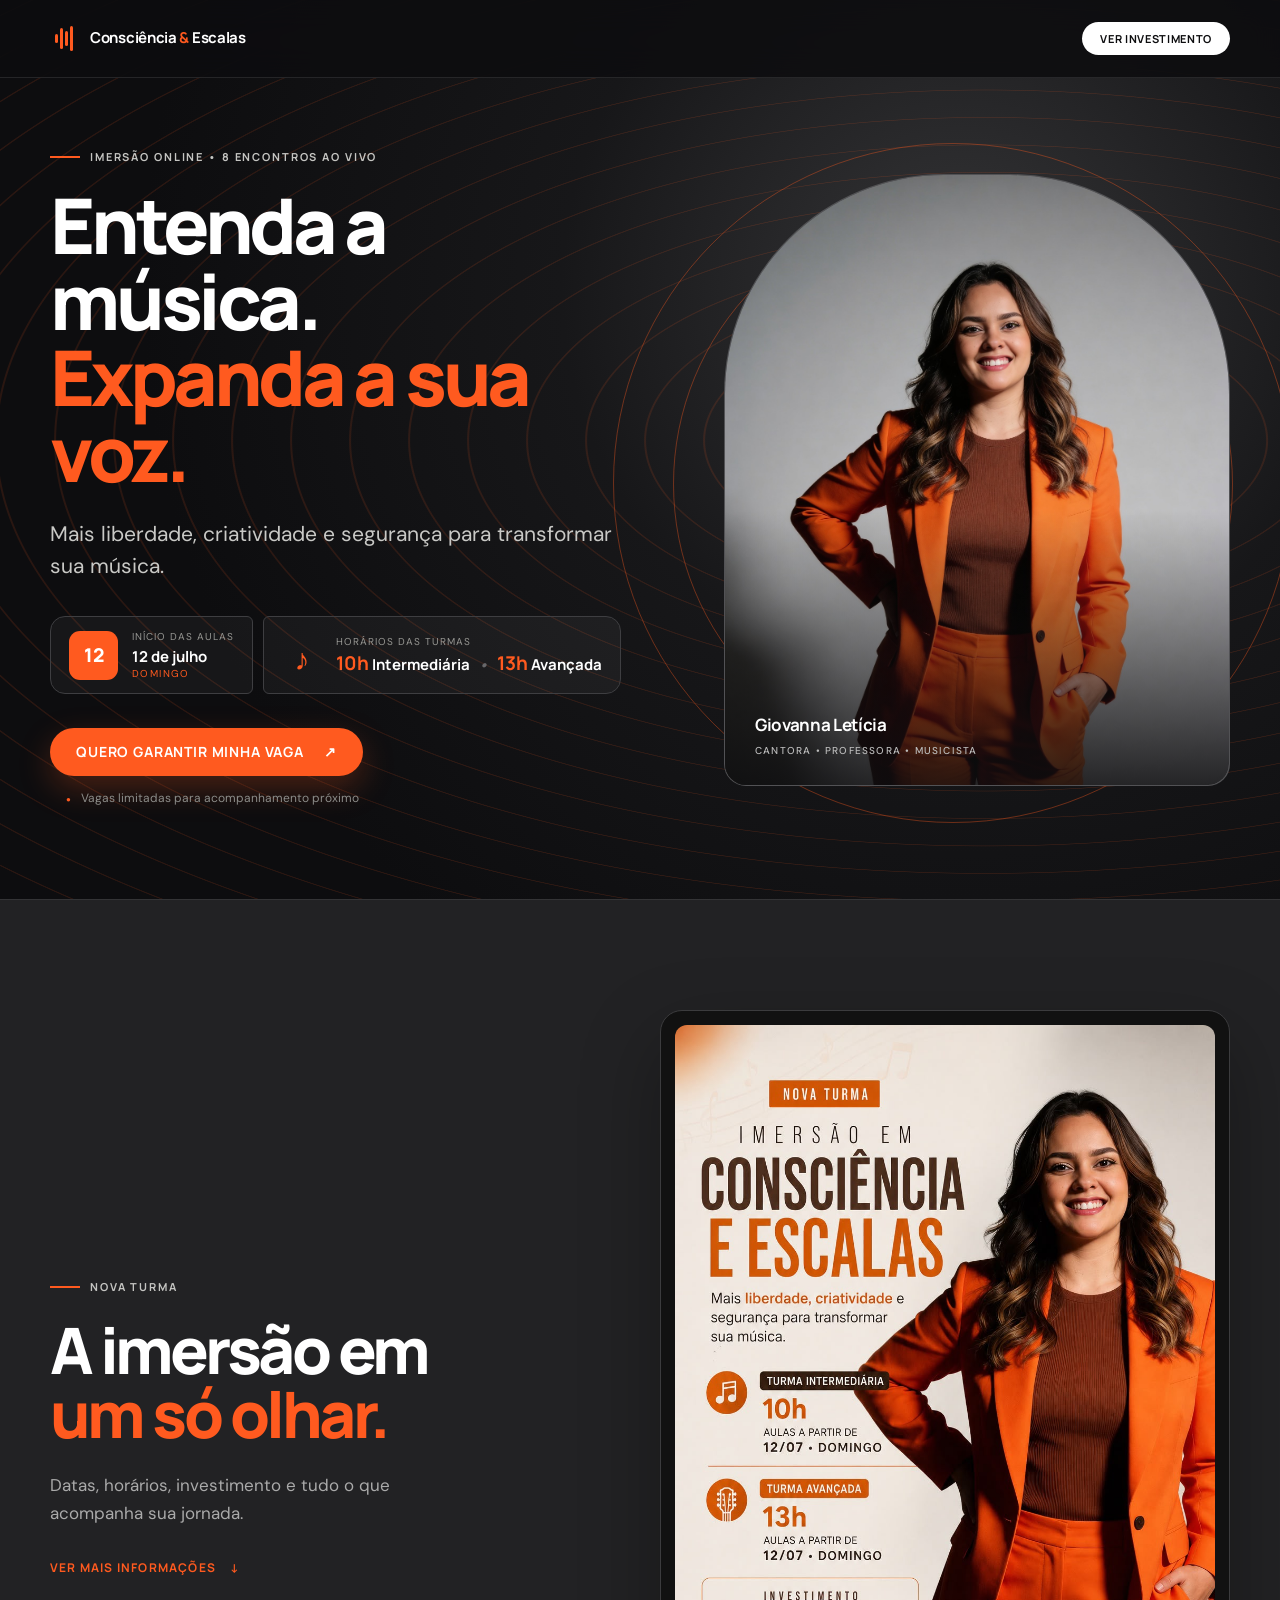
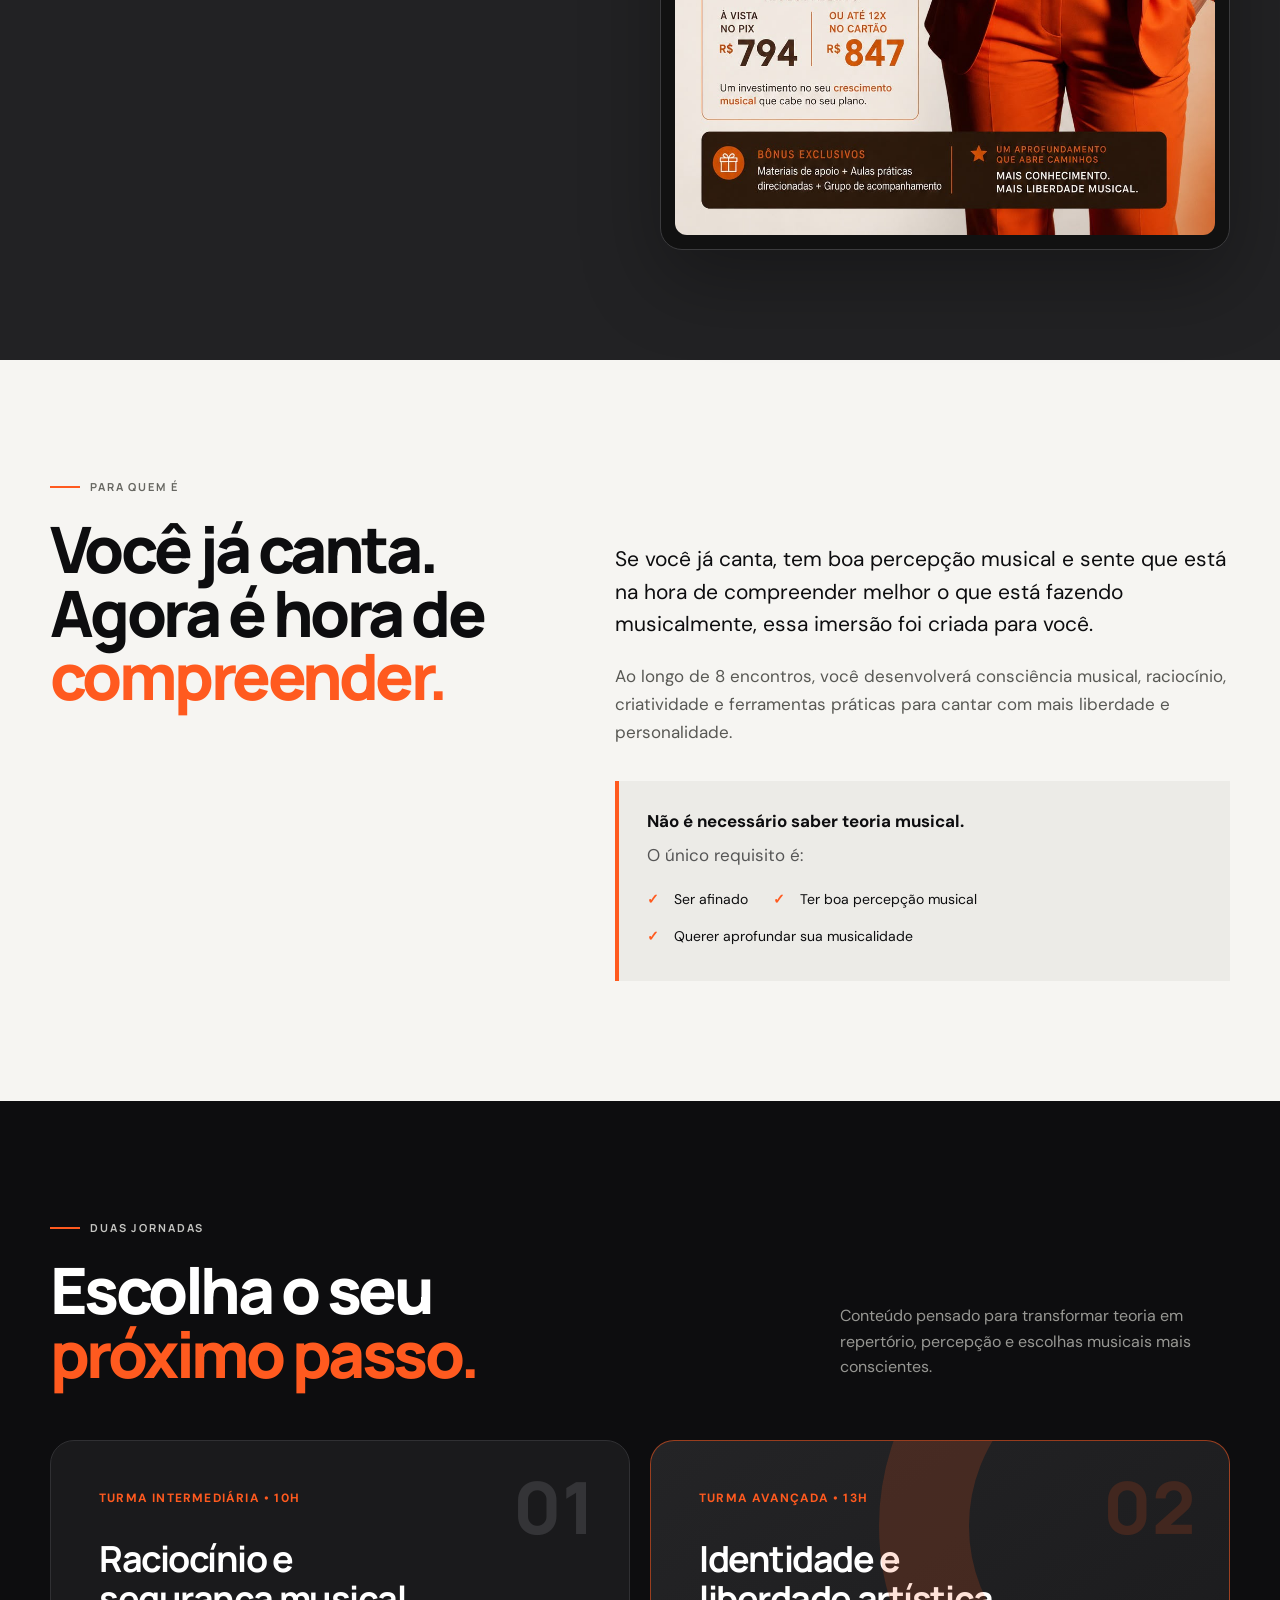
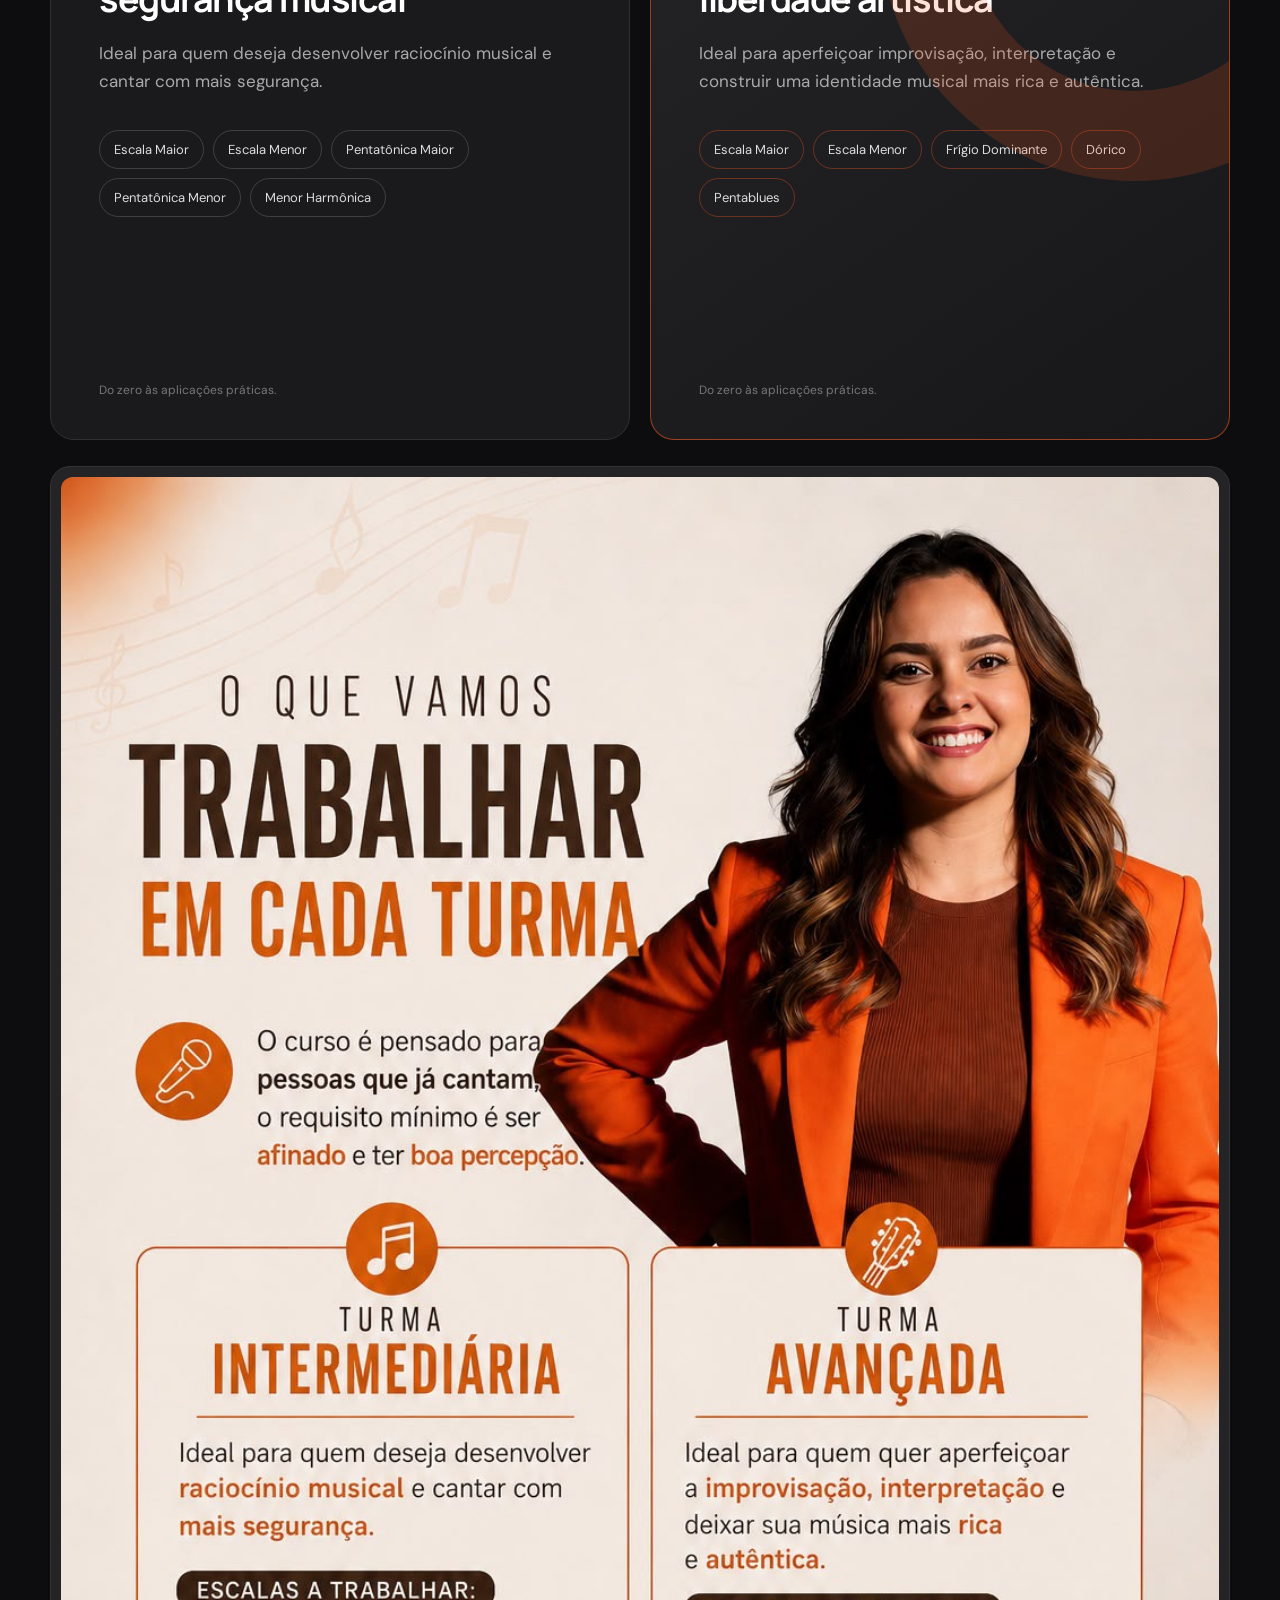
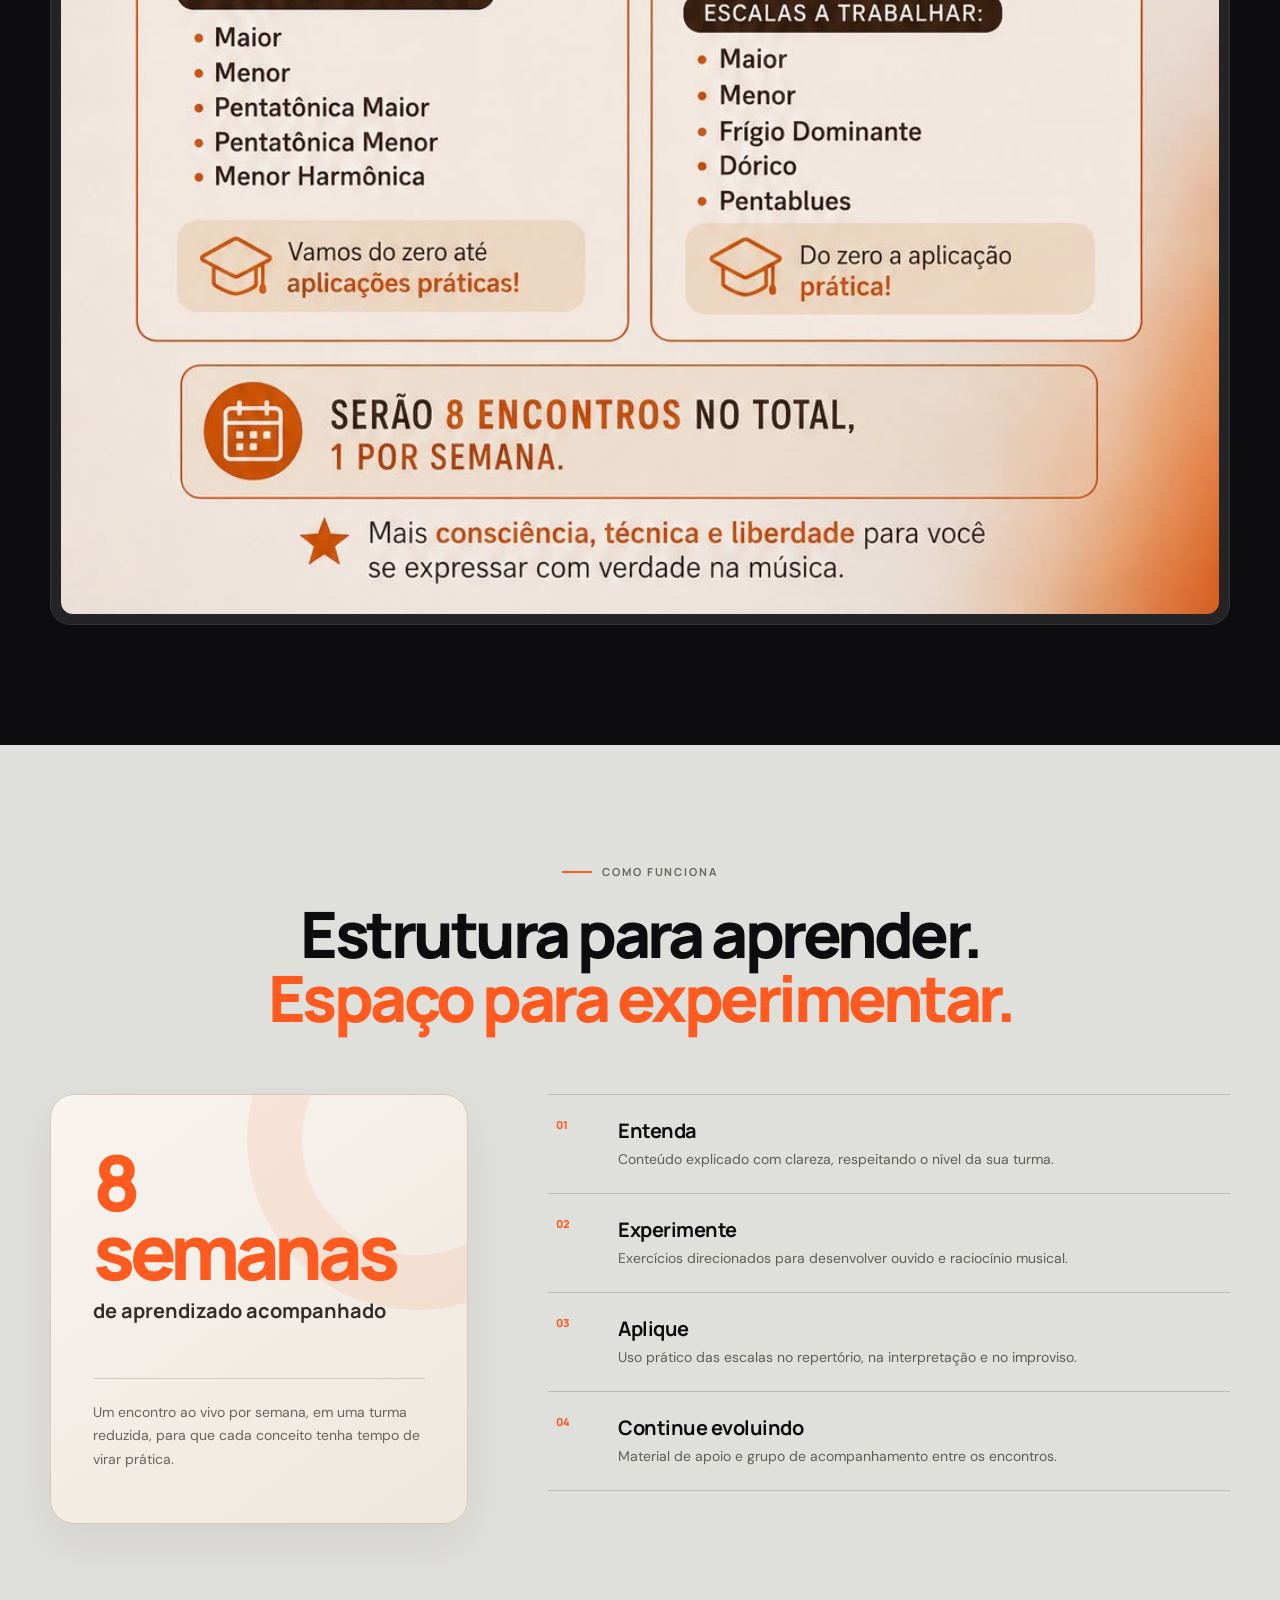
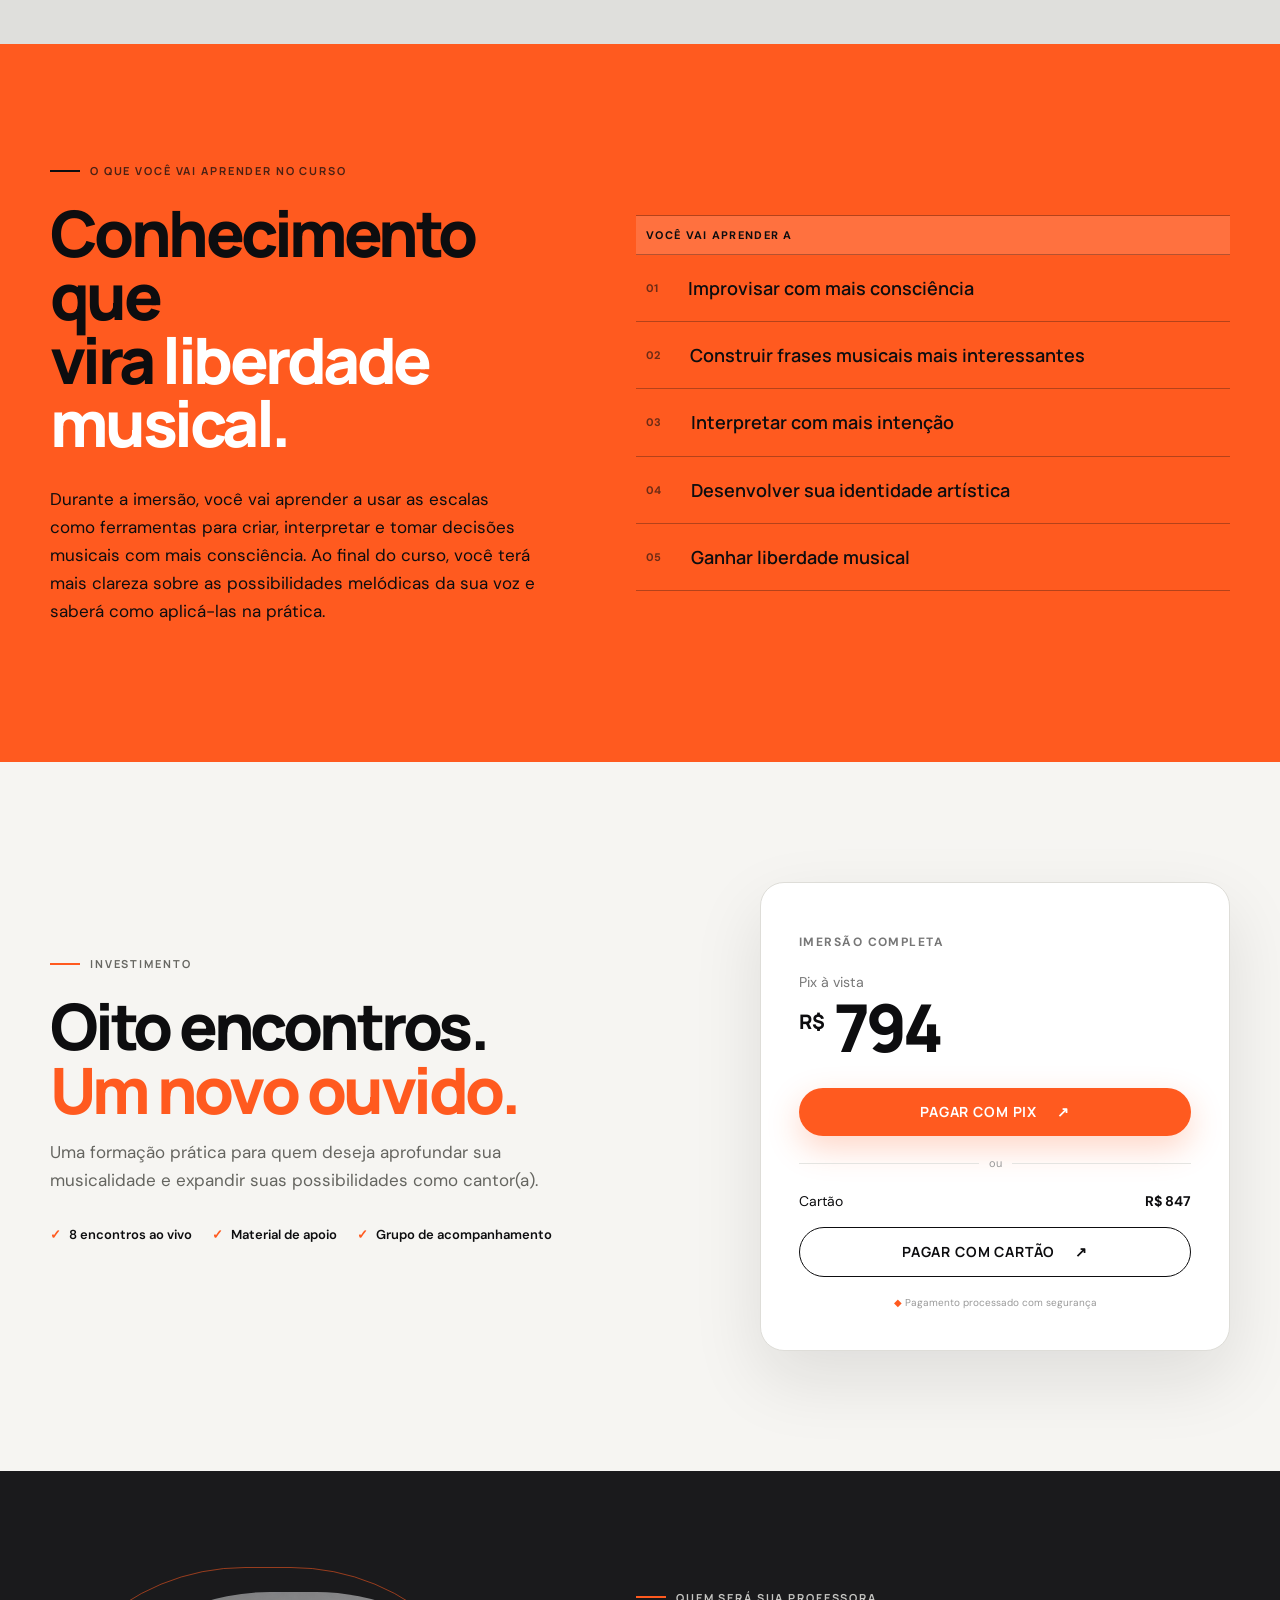
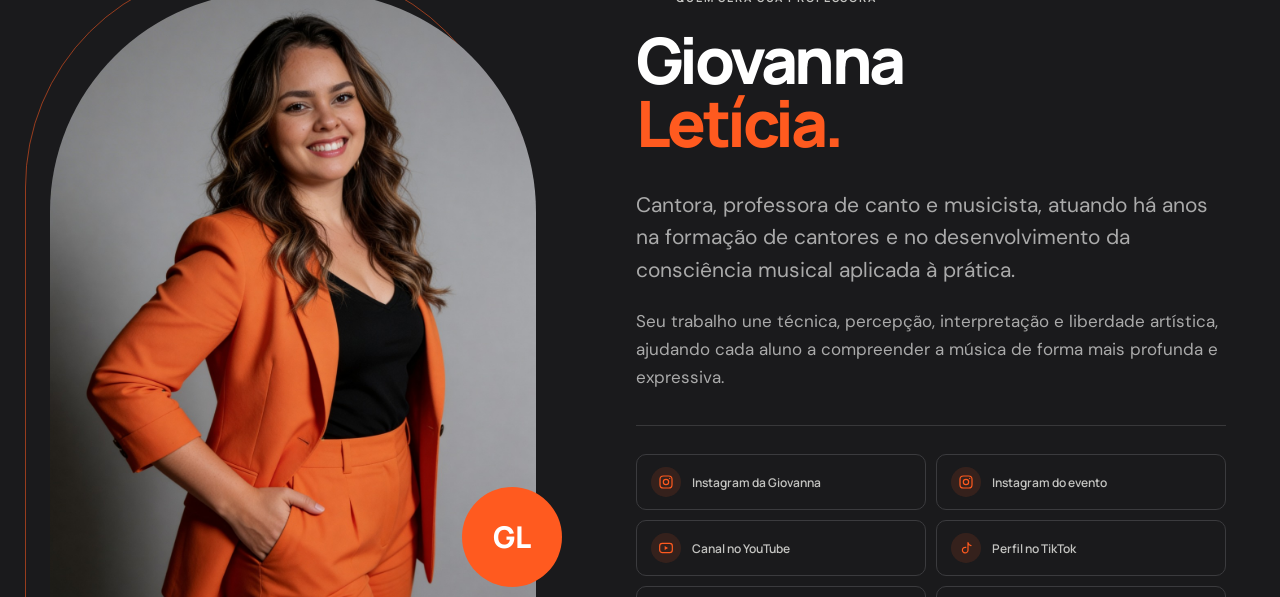
==== index.html @ a2c7cea5 "first commit" ====
<!doctype html>
<html lang="pt-BR">
<head>
  <meta charset="utf-8">
  <meta name="viewport" content="width=device-width, initial-scale=1">
  <meta name="description" content="Imersão em Consciência e Escalas com Giovanna Letícia. Oito encontros ao vivo para cantar com mais liberdade, criatividade e segurança.">
  <meta name="theme-color" content="#0d0d0f">
  <meta property="og:title" content="Imersão em Consciência e Escalas">
  <meta property="og:description" content="Mais liberdade, criatividade e segurança para transformar sua música.">
  <meta property="og:type" content="website">
  <meta property="og:image" content="conteudos/giovana-2.jpeg">
  <title>Imersão em Consciência e Escalas | Giovanna Letícia</title>
  <link rel="preconnect" href="https://fonts.googleapis.com">
  <link rel="preconnect" href="https://fonts.gstatic.com" crossorigin>
  <link href="https://fonts.googleapis.com/css2?family=DM+Sans:wght@400;500;600;700&family=Manrope:wght@500;600;700;800&display=swap" rel="stylesheet">
  <link rel="stylesheet" href="styles.css">
</head>
<body>
  <a class="skip-link" href="#conteudo">Ir para o conteúdo</a>

  <header class="topbar" aria-label="Navegação principal">
    <a class="brand" href="#inicio" aria-label="Imersão em Consciência e Escalas — início">
      <span class="brand-mark" aria-hidden="true"><i></i><i></i><i></i><i></i></span>
      <span>Consciência <b>&amp;</b> Escalas</span>
    </a>
    <a class="button button-small" href="#investimento">Ver investimento</a>
  </header>

  <main id="conteudo">
    <section class="hero" id="inicio">
      <div class="hero-lines" aria-hidden="true"></div>
      <div class="container hero-grid">
        <div class="hero-copy reveal">
          <p class="eyebrow"><span></span> Imersão online • 8 encontros ao vivo</p>
          <h1>Entenda a música.<br><em>Expanda a sua voz.</em></h1>
          <p class="hero-lead">Mais liberdade, criatividade e segurança para transformar sua música.</p>
          <div class="schedule" aria-label="Data e horários">
            <div class="schedule-date"><span class="schedule-icon" aria-hidden="true">12</span><p><small>Início das aulas</small><strong>12 de julho</strong><em>Domingo</em></p></div>
            <div class="schedule-times"><span class="note" aria-hidden="true">♪</span><p><small>Horários das turmas</small><strong><b>10h</b> Intermediária <i>•</i> <b>13h</b> Avançada</strong></p></div>
          </div>
          <a class="button button-primary" href="https://docs.google.com/forms/d/e/1FAIpQLSc-AMn5smYlhbZgTAXlHgaieg8aC2kEAoxLChlqwzfnv28PNw/viewform?usp=publish-editor" target="_blank" rel="noopener noreferrer">Quero garantir minha vaga <span aria-hidden="true">↗</span></a>
          <p class="microcopy"><span aria-hidden="true">●</span> Vagas limitadas para acompanhamento próximo</p>
        </div>

        <div class="hero-visual reveal" aria-label="Foto de Giovanna Letícia">
          <div class="image-frame">
            <img src="conteudos/giovana-2.jpeg" alt="Giovanna Letícia sorrindo, com blazer laranja" width="1244" height="1600">
            <span class="image-label">Giovanna Letícia<br><small>Cantora • Professora • Musicista</small></span>
          </div>
          <div class="orbit orbit-one" aria-hidden="true"></div>
          <div class="orbit orbit-two" aria-hidden="true"></div>
        </div>
      </div>
    </section>

    <section class="campaign-banner" aria-label="Banner oficial da Imersão em Consciência e Escalas">
      <div class="container campaign-banner-inner reveal">
        <div class="campaign-banner-copy">
          <p class="eyebrow"><span></span> Nova turma</p>
          <h2>A imersão em<br><em>um só olhar.</em></h2>
          <p>Datas, horários, investimento e tudo o que acompanha sua jornada.</p>
          <a class="text-link" href="#para-quem">Ver mais informações <span aria-hidden="true">↓</span></a>
        </div>
        <div class="campaign-art">
          <img src="conteudos/banner-2.jpeg" alt="Banner da Imersão em Consciência e Escalas com datas, horários e investimento" width="1024" height="1536" loading="lazy">
        </div>
      </div>
    </section>

    <section class="section section-light" id="para-quem">
      <div class="container split intro-split">
        <div class="section-heading reveal">
          <p class="eyebrow dark"><span></span> Para quem é</p>
          <h2>Você já canta.<br>Agora é hora de <em>compreender.</em></h2>
        </div>
        <div class="body-copy reveal">
          <p class="lead">Se você já canta, tem boa percepção musical e sente que está na hora de compreender melhor o que está fazendo musicalmente, essa imersão foi criada para você.</p>
          <p>Ao longo de 8 encontros, você desenvolverá consciência musical, raciocínio, criatividade e ferramentas práticas para cantar com mais liberdade e personalidade.</p>
          <div class="requirement-card">
            <strong>Não é necessário saber teoria musical.</strong>
            <p>O único requisito é:</p>
            <ul class="check-list compact">
              <li>Ser afinado</li><li>Ter boa percepção musical</li><li>Querer aprofundar sua musicalidade</li>
            </ul>
          </div>
        </div>
      </div>
    </section>

    <section class="tracks" id="turmas">
      <div class="container">
        <div class="tracks-header reveal">
          <div>
            <p class="eyebrow"><span></span> Duas jornadas</p>
            <h2>Escolha o seu<br><em>próximo passo.</em></h2>
          </div>
          <p class="tracks-intro">Conteúdo pensado para transformar teoria em repertório, percepção e escolhas musicais mais conscientes.</p>
        </div>

        <div class="track-grid">
          <article class="track-card reveal">
            <div class="track-number">01</div>
            <p class="track-kicker">Turma Intermediária • 10h</p>
            <h3>Raciocínio e<br>segurança musical</h3>
            <p>Ideal para quem deseja desenvolver raciocínio musical e cantar com mais segurança.</p>
            <div class="track-list">
              <span>Escala Maior</span><span>Escala Menor</span><span>Pentatônica Maior</span><span>Pentatônica Menor</span><span>Menor Harmônica</span>
            </div>
            <p class="track-note">Do zero às aplicações práticas.</p>
          </article>

          <article class="track-card track-card-accent reveal">
            <div class="track-number">02</div>
            <p class="track-kicker">Turma Avançada • 13h</p>
            <h3>Identidade e<br>liberdade artística</h3>
            <p>Ideal para aperfeiçoar improvisação, interpretação e construir uma identidade musical mais rica e autêntica.</p>
            <div class="track-list">
              <span>Escala Maior</span><span>Escala Menor</span><span>Frígio Dominante</span><span>Dórico</span><span>Pentablues</span>
            </div>
            <p class="track-note">Do zero às aplicações práticas.</p>
          </article>
        </div>
        <picture class="tracks-banner reveal">
          <source media="(max-width: 650px)" srcset="conteudos/banner-3.jpeg">
          <img src="conteudos/banner-1.jpeg" alt="Resumo visual dos conteúdos das turmas intermediária e avançada" width="1536" height="1024" loading="lazy">
        </picture>
      </div>
    </section>

    <section class="section section-gray" id="como-funciona">
      <div class="container">
        <div class="section-heading centered reveal">
          <p class="eyebrow dark"><span></span> Como funciona</p>
          <h2>Estrutura para aprender.<br><em>Espaço para experimentar.</em></h2>
        </div>
        <div class="format-flow">
          <div class="format-summary reveal">
            <strong>8 semanas</strong>
            <span>de aprendizado acompanhado</span>
            <p>Um encontro ao vivo por semana, em uma turma reduzida, para que cada conceito tenha tempo de virar prática.</p>
          </div>
          <ol class="format-steps reveal">
            <li><span>01</span><div><h3>Entenda</h3><p>Conteúdo explicado com clareza, respeitando o nível da sua turma.</p></div></li>
            <li><span>02</span><div><h3>Experimente</h3><p>Exercícios direcionados para desenvolver ouvido e raciocínio musical.</p></div></li>
            <li><span>03</span><div><h3>Aplique</h3><p>Uso prático das escalas no repertório, na interpretação e no improviso.</p></div></li>
            <li><span>04</span><div><h3>Continue evoluindo</h3><p>Material de apoio e grupo de acompanhamento entre os encontros.</p></div></li>
          </ol>
        </div>
      </div>
    </section>

    <section class="transformation">
      <div class="container transformation-grid">
        <div class="transformation-copy reveal">
          <p class="eyebrow"><span></span> O que você vai aprender no curso</p>
          <h2>Conhecimento que<br>vira <em>liberdade musical.</em></h2>
          <p>Durante a imersão, você vai aprender a usar as escalas como ferramentas para criar, interpretar e tomar decisões musicais com mais consciência. Ao final do curso, você terá mais clareza sobre as possibilidades melódicas da sua voz e saberá como aplicá-las na prática.</p>
        </div>
        <ol class="outcome-list reveal">
          <li class="outcome-title"><span>Você vai aprender a</span></li>
          <li><span>01</span>Improvisar com mais consciência</li>
          <li><span>02</span>Construir frases musicais mais interessantes</li>
          <li><span>03</span>Interpretar com mais intenção</li>
          <li><span>04</span>Desenvolver sua identidade artística</li>
          <li><span>05</span>Ganhar liberdade musical</li>
        </ol>
      </div>
    </section>

    <section class="section investment" id="investimento">
      <div class="container investment-wrap">
        <div class="investment-intro reveal">
          <p class="eyebrow dark"><span></span> Investimento</p>
          <h2>Oito encontros.<br><em>Um novo ouvido.</em></h2>
          <p>Uma formação prática para quem deseja aprofundar sua musicalidade e expandir suas possibilidades como cantor(a).</p>
          <ul class="mini-benefits"><li>8 encontros ao vivo</li><li>Material de apoio</li><li>Grupo de acompanhamento</li></ul>
        </div>
        <div class="price-card reveal">
          <p class="price-label">Imersão completa</p>
          <div class="pix-price"><small>Pix à vista</small><strong><sup>R$</sup> 794</strong></div>
          <a class="button button-primary full" href="https://www.asaas.com/c/lwsmis09lgrgyw5z" target="_blank" rel="noopener noreferrer">Pagar com Pix <span aria-hidden="true">↗</span></a>
          <div class="divider"><span>ou</span></div>
          <div class="card-price"><span>Cartão</span><strong>R$ 847</strong></div>
          <a class="button button-outline full" href="https://www.asaas.com/c/uz3iqo0ira5qlv90" target="_blank" rel="noopener noreferrer">Pagar com cartão <span aria-hidden="true">↗</span></a>
          <p class="secure"><span aria-hidden="true">◆</span> Pagamento processado com segurança</p>
        </div>
      </div>
    </section>

    <section class="teacher" id="professora">
      <div class="container teacher-grid">
        <div class="teacher-photo reveal">
          <img src="conteudos/giovana-3.jpeg" alt="Retrato profissional de Giovanna Letícia" width="1244" height="1600" loading="lazy">
          <div class="teacher-sign">GL</div>
        </div>
        <div class="teacher-copy reveal">
          <p class="eyebrow"><span></span> Quem será sua professora</p>
          <h2>Giovanna<br><em>Letícia.</em></h2>
          <p class="lead">Cantora, professora de canto e musicista, atuando há anos na formação de cantores e no desenvolvimento da consciência musical aplicada à prática.</p>
          <p>Seu trabalho une técnica, percepção, interpretação e liberdade artística, ajudando cada aluno a compreender a música de forma mais profunda e expressiva.</p>
          <nav class="social-links" aria-label="Redes sociais e contato">
            <a href="https://www.instagram.com/giovannarangellofc/" target="_blank" rel="noopener noreferrer"><span class="social-icon" aria-hidden="true"><svg viewBox="0 0 24 24"><rect x="3" y="3" width="18" height="18" rx="5"/><circle cx="12" cy="12" r="4"/><circle class="fill" cx="17.5" cy="6.5" r="1"/></svg></span> Instagram da Giovanna</a>
            <a href="https://www.instagram.com/imersaomusicalcomgi/" target="_blank" rel="noopener noreferrer"><span class="social-icon" aria-hidden="true"><svg viewBox="0 0 24 24"><rect x="3" y="3" width="18" height="18" rx="5"/><circle cx="12" cy="12" r="4"/><circle class="fill" cx="17.5" cy="6.5" r="1"/></svg></span> Instagram do evento</a>
            <a href="https://www.youtube.com/@giovannarangel1?si=ll5GkxTcwtaffaQm" target="_blank" rel="noopener noreferrer"><span class="social-icon" aria-hidden="true"><svg viewBox="0 0 24 24"><rect x="2.5" y="5" width="19" height="14" rx="4"/><path class="fill" d="M10 9l5 3-5 3z"/></svg></span> Canal no YouTube</a>
            <a href="https://www.tiktok.com/@giovannarangel0" target="_blank" rel="noopener noreferrer"><span class="social-icon" aria-hidden="true"><svg viewBox="0 0 24 24"><path d="M15 4v11.2a4.2 4.2 0 1 1-3.3-4.1M15 4c.5 2.5 2 4 4.5 4.5"/></svg></span> Perfil no TikTok</a>
            <a href="https://api.whatsapp.com/message/ILHWQOD2TIILP1?autoload=1&amp;app_absent=0" target="_blank" rel="noopener noreferrer"><span class="social-icon" aria-hidden="true"><svg viewBox="0 0 24 24"><path d="M20 11.7a8 8 0 0 1-11.7 7L4 20l1.3-4.1A8 8 0 1 1 20 11.7z"/><path d="M9 8.5c.5 2.7 2 4.2 4.7 5"/></svg></span> Falar pelo WhatsApp</a>
            <a href="https://linktr.ee/GIRANGELL?utm_source=ig&amp;utm_medium=social&amp;utm_content=link_in_bio&amp;fbclid=PAZXh0bgNhZW0CMTEAc3J0YwZhcHBfaWQPOTM2NjE5NzQzMzkyNDU5AAGnxS6M1Hp3oK-zhrd2c65LO7fMXpWbeX2JajN3pKgKwYspXzuJR80J9s-dvB8_aem_6oj9xHJlWIVPvnc3qcv1Og" target="_blank" rel="noopener noreferrer"><span class="social-icon" aria-hidden="true"><svg viewBox="0 0 24 24"><path d="M8.8 15.2l6.4-6.4M7 17a3.5 3.5 0 0 1 0-5l2-2M17 7a3.5 3.5 0 0 1 0 5l-2 2"/></svg></span> Outros links</a>
          </nav>
        </div>
      </div>
    </section>

    <section class="final-cta" id="inscricao">
      <div class="final-wave" aria-hidden="true"></div>
      <div class="container final-inner reveal">
        <p class="eyebrow"><span></span> Sua próxima nota começa aqui</p>
        <h2>Não cante apenas certo.<br><em>Cante com consciência.</em></h2>
        <p>As vagas são limitadas para garantir acompanhamento próximo e qualidade no desenvolvimento dos alunos.</p>
        <div class="final-schedule"><span><b>12 JUL</b> Início</span><span><b>10H</b> Intermediária</span><span><b>13H</b> Avançada</span></div>
        <a class="button button-primary" href="https://docs.google.com/forms/d/e/1FAIpQLSc-AMn5smYlhbZgTAXlHgaieg8aC2kEAoxLChlqwzfnv28PNw/viewform?usp=publish-editor" target="_blank" rel="noopener noreferrer">Garantir minha vaga agora <span aria-hidden="true">↗</span></a>
      </div>
    </section>
  </main>

  <footer>
    <div class="container footer-inner">
      <a class="brand" href="#inicio"><span class="brand-mark" aria-hidden="true"><i></i><i></i><i></i><i></i></span><span>Consciência <b>&amp;</b> Escalas</span></a>
      <nav class="footer-socials" aria-label="Links sociais">
        <a href="https://www.instagram.com/giovannarangellofc/" target="_blank" rel="noopener noreferrer">Instagram</a>
        <a href="https://www.instagram.com/imersaomusicalcomgi/" target="_blank" rel="noopener noreferrer">Evento</a>
        <a href="https://www.youtube.com/@giovannarangel1?si=ll5GkxTcwtaffaQm" target="_blank" rel="noopener noreferrer">YouTube</a>
        <a href="https://www.tiktok.com/@giovannarangel0" target="_blank" rel="noopener noreferrer">TikTok</a>
        <a href="https://api.whatsapp.com/message/ILHWQOD2TIILP1?autoload=1&amp;app_absent=0" target="_blank" rel="noopener noreferrer">WhatsApp</a>
        <a href="https://linktr.ee/GIRANGELL?utm_source=ig&amp;utm_medium=social&amp;utm_content=link_in_bio&amp;fbclid=PAZXh0bgNhZW0CMTEAc3J0YwZhcHBfaWQPOTM2NjE5NzQzMzkyNDU5AAGnxS6M1Hp3oK-zhrd2c65LO7fMXpWbeX2JajN3pKgKwYspXzuJR80J9s-dvB8_aem_6oj9xHJlWIVPvnc3qcv1Og" target="_blank" rel="noopener noreferrer">Linktree</a>
      </nav>
      <p>© <span id="year"></span> Giovanna Letícia. Todos os direitos reservados.</p>
    </div>
  </footer>

  <a class="mobile-cta" href="https://docs.google.com/forms/d/e/1FAIpQLSc-AMn5smYlhbZgTAXlHgaieg8aC2kEAoxLChlqwzfnv28PNw/viewform?usp=publish-editor" target="_blank" rel="noopener noreferrer">Garantir minha vaga <span aria-hidden="true">↗</span></a>
  <script src="script.js"></script>
</body>
</html>
---- styles.css ----
:root{--orange:#ff5a1f;--orange-2:#ff7a24;--ink:#0d0d0f;--ink-2:#171719;--paper:#f6f5f2;--gray:#dededa;--muted:#777772;--white:#fff;--line:rgba(13,13,15,.14);--radius:24px;--max:1180px}
*{box-sizing:border-box}html{scroll-behavior:smooth}body{margin:0;background:var(--ink);color:var(--ink);font-family:"DM Sans",sans-serif;font-size:17px;line-height:1.65}img{display:block;max-width:100%}a{color:inherit;text-decoration:none}.container{width:min(calc(100% - 48px),var(--max));margin-inline:auto}.skip-link{position:fixed;z-index:999;top:8px;left:8px;transform:translateY(-150%);background:var(--white);padding:10px 16px;border-radius:8px}.skip-link:focus{transform:none}.topbar{height:78px;padding:0 max(24px,calc((100vw - var(--max))/2));display:flex;align-items:center;justify-content:space-between;color:var(--white);background:rgba(13,13,15,.88);backdrop-filter:blur(16px);position:absolute;top:0;left:0;right:0;z-index:20;border-bottom:1px solid rgba(255,255,255,.1)}.brand{display:flex;align-items:center;gap:12px;font:700 15px/1.1 "Manrope",sans-serif;letter-spacing:-.02em}.brand b{color:var(--orange)}.brand-mark{width:28px;height:28px;display:flex;align-items:center;justify-content:center;gap:2px}.brand-mark i{display:block;width:3px;background:var(--orange);border-radius:3px}.brand-mark i:nth-child(1){height:9px}.brand-mark i:nth-child(2){height:21px}.brand-mark i:nth-child(3){height:15px}.brand-mark i:nth-child(4){height:25px}.button{display:inline-flex;align-items:center;justify-content:center;gap:20px;border:0;border-radius:999px;padding:17px 26px;font:700 14px/1 "Manrope",sans-serif;text-transform:uppercase;letter-spacing:.06em;transition:transform .2s,background .2s,box-shadow .2s}.button:hover{transform:translateY(-2px)}.button-small{padding:11px 18px;color:var(--ink);background:var(--white);font-size:11px}.button-primary{background:var(--orange);color:var(--white);box-shadow:0 12px 32px rgba(255,90,31,.25)}.button-primary:hover{background:var(--orange-2);box-shadow:0 16px 40px rgba(255,90,31,.35)}.button-outline{border:1px solid var(--ink);color:var(--ink)}.full{width:100%}.hero{min-height:850px;position:relative;overflow:hidden;color:var(--white);background:radial-gradient(circle at 75% 32%,#353537 0,#171719 35%,#0d0d0f 72%);padding:150px 0 90px}.hero-grid{display:grid;grid-template-columns:1.08fr .92fr;align-items:center;gap:80px}.hero-copy{position:relative;z-index:2}.eyebrow{margin:0 0 24px;display:flex;align-items:center;gap:10px;color:#c5c5c2;font:700 11px/1.2 "Manrope",sans-serif;letter-spacing:.17em;text-transform:uppercase}.eyebrow>span{display:block;width:30px;height:2px;background:var(--orange)}.eyebrow.dark{color:#676762}.hero h1,.section h2,.tracks h2,.transformation h2,.teacher h2,.final-cta h2{margin:0;font:800 clamp(48px,6vw,82px)/.99 "Manrope",sans-serif;letter-spacing:-.055em}.hero h1 em,.section h2 em,.tracks h2 em,.transformation h2 em,.teacher h2 em,.final-cta h2 em{color:var(--orange);font-style:normal}.hero-lead{max-width:590px;margin:28px 0;color:#c9c9c6;font-size:21px;line-height:1.5}.schedule{display:flex;gap:32px;margin:34px 0}.schedule>div{display:flex;align-items:center;gap:12px}.schedule p{margin:0;line-height:1.2}.schedule small{display:block;color:#979793;font-size:11px;text-transform:uppercase;letter-spacing:.08em;margin-bottom:5px}.schedule strong{font-size:14px}.schedule strong i{color:var(--orange);padding:0 6px}.schedule-icon{width:40px;height:40px;display:grid;place-items:center;border:1px solid #49494a;border-radius:10px;color:var(--orange);font-weight:700}.note{width:40px;height:40px;display:grid;place-items:center;color:var(--orange);font-size:27px}.microcopy{font-size:12px;color:#8c8c89;margin:13px 0 0 16px}.microcopy span{font-size:8px;color:var(--orange);margin-right:7px}.hero-visual{position:relative;z-index:1}.image-frame{position:relative;overflow:hidden;border-radius:220px 220px 22px 22px;border:1px solid rgba(255,255,255,.16);background:#313134}.image-frame:after{content:"";position:absolute;inset:0;background:linear-gradient(180deg,transparent 55%,rgba(13,13,15,.85))}.image-frame img{width:100%;height:610px;object-fit:cover;object-position:center 22%}.image-label{position:absolute;left:30px;bottom:25px;z-index:2;font:700 17px/1.35 "Manrope";letter-spacing:-.02em}.image-label small{font:500 10px/1 "DM Sans";color:#bbb;letter-spacing:.12em;text-transform:uppercase}.orbit{position:absolute;border:1px solid rgba(255,90,31,.38);border-radius:50%;z-index:-1}.orbit-one{width:560px;height:560px;inset:5% auto auto -10%}.orbit-two{width:680px;height:680px;inset:-5% auto auto -22%}.hero-lines{position:absolute;inset:0;opacity:.12;background:repeating-radial-gradient(ellipse at 77% 49%,transparent 0 44px,var(--orange) 45px 46px,transparent 47px 59px)}.art-slot{background:#242426;color:#aaa;border-top:1px solid #343436;border-bottom:1px solid #343436}.art-slot-inner{min-height:104px;display:flex;align-items:center;gap:18px}.art-slot-inner div:nth-child(2){display:flex;flex-direction:column}.art-slot strong{color:#eee;font-size:14px}.art-slot span{font-size:12px}.art-slot code{margin-left:auto;border:1px dashed #5b5b5d;border-radius:7px;padding:8px 12px;font-size:11px}.art-icon{width:42px;height:42px;display:grid;place-items:center;border-radius:50%;background:var(--orange);color:white}.section{padding:120px 0}.section-light{background:var(--paper)}.split{display:grid;grid-template-columns:.85fr 1.15fr;gap:110px}.section h2,.tracks h2,.transformation h2,.teacher h2,.final-cta h2{font-size:clamp(42px,5vw,68px)}.body-copy{padding-top:42px}.body-copy>p{color:#585854}.body-copy .lead,.teacher-copy .lead{font-size:21px;line-height:1.55;color:var(--ink)}.requirement-card{margin-top:35px;padding:26px 28px;border-left:4px solid var(--orange);background:#ecebe7}.requirement-card p{margin:6px 0 12px;color:#555}.check-list{list-style:none;padding:0;margin:0}.check-list li{position:relative;padding-left:27px;margin:7px 0}.check-list li:before{content:"✓";position:absolute;left:0;color:var(--orange);font-weight:800}.compact{display:flex;flex-wrap:wrap;gap:0 25px;font-size:14px}.tracks{padding:120px 0;background:var(--ink);color:var(--white)}.tracks-header{display:flex;justify-content:space-between;gap:40px;align-items:end;margin-bottom:55px}.art-placeholder{width:390px;min-height:110px;display:flex;align-items:center;gap:16px;padding:20px;border:1px dashed #555;border-radius:14px;color:#8b8b8d}.art-placeholder>span{font-size:28px;color:var(--orange)}.art-placeholder p{margin:0;line-height:1.35}.art-placeholder strong{display:block;color:#ccc;font-size:13px}.art-placeholder small{font-size:11px}.track-grid{display:grid;grid-template-columns:1fr 1fr;gap:20px}.track-card{position:relative;overflow:hidden;min-height:600px;padding:48px;background:#1a1a1c;border:1px solid #303033;border-radius:var(--radius)}.track-card-accent{background:linear-gradient(145deg,#242426,#171719);border-color:rgba(255,90,31,.55)}.track-card-accent:after{content:"";position:absolute;width:330px;height:330px;right:-160px;top:-170px;border:90px solid rgba(255,90,31,.17);border-radius:50%}.track-number{position:absolute;top:30px;right:34px;color:#343437;font:800 72px/1 "Manrope"}.track-card-accent .track-number{color:#42271f}.track-kicker{margin:0 0 30px;color:var(--orange);font-size:12px;font-weight:700;text-transform:uppercase;letter-spacing:.1em}.track-card h3{font:700 36px/1.12 "Manrope";letter-spacing:-.04em;margin:0 0 20px}.track-card>p:not(.track-kicker,.track-note){max-width:470px;color:#aaa}.track-list{margin:34px 0 20px;display:flex;flex-wrap:wrap;gap:9px}.track-list span{border:1px solid #404043;border-radius:999px;padding:8px 14px;color:#ddd;font-size:13px}.track-card-accent .track-list span{border-color:rgba(255,90,31,.35)}.track-note{position:absolute;left:48px;bottom:38px;margin:0;color:#777;font-size:12px}.section-gray{background:#dfdfdc}.centered{text-align:center}.centered .eyebrow{justify-content:center}.feature-grid{display:grid;grid-template-columns:repeat(4,1fr);gap:14px;margin-top:60px}.feature{padding:30px 24px 26px;background:#eaeae7;border-radius:16px;border:1px solid #cececa}.feature>span{display:grid;place-items:center;width:48px;height:48px;margin-bottom:45px;border-radius:12px;background:var(--ink);color:var(--orange);font:700 18px "Manrope"}.feature h3{font:700 18px/1.2 "Manrope";letter-spacing:-.025em}.feature p{margin:8px 0 0;color:#64645f;font-size:14px;line-height:1.55}.transformation{padding:120px 0;background:var(--orange);color:var(--ink)}.transformation-grid{display:grid;grid-template-columns:.9fr 1.1fr;gap:100px;align-items:center}.transformation .eyebrow{color:#4b2114}.transformation .eyebrow>span{background:var(--ink)}.transformation h2 em{color:var(--white)}.transformation-copy>p:last-child{max-width:520px;margin-top:30px}.outcome-list{list-style:none;padding:0;margin:0;border-top:1px solid rgba(13,13,15,.3)}.outcome-list li{display:flex;align-items:center;gap:30px;padding:21px 10px;border-bottom:1px solid rgba(13,13,15,.3);font:600 18px/1.35 "Manrope"}.outcome-list span{font:700 11px "DM Sans";opacity:.6}.investment{background:var(--paper)}.investment-wrap{display:grid;grid-template-columns:1fr 470px;gap:110px;align-items:center}.investment-intro>p:not(.eyebrow){max-width:560px;color:#656560}.mini-benefits{list-style:none;padding:0;margin:30px 0;display:flex;gap:20px;flex-wrap:wrap;font-size:13px;font-weight:600}.mini-benefits li:before{content:"✓";color:var(--orange);margin-right:8px}.price-card{background:var(--white);padding:38px;border:1px solid #deddd8;border-radius:var(--radius);box-shadow:0 28px 70px rgba(22,22,22,.1)}.price-label{font-size:12px;text-transform:uppercase;letter-spacing:.12em;font-weight:700;color:#777}.pix-price{margin:18px 0 28px}.pix-price small{display:block;color:#777}.pix-price strong{font:800 66px/1 "Manrope";letter-spacing:-.06em}.pix-price sup{font-size:20px;letter-spacing:0}.divider{display:flex;align-items:center;gap:10px;color:#999;font-size:11px;margin:18px 0}.divider:before,.divider:after{content:"";height:1px;flex:1;background:#e4e4e1}.card-price{display:flex;justify-content:space-between;margin:0 0 14px;font-size:14px}.secure{text-align:center;color:#999;font-size:10px;margin:18px 0 0}.secure span{color:var(--orange)}.teacher{padding:120px 0;background:#1a1a1c;color:var(--white);overflow:hidden}.teacher-grid{display:grid;grid-template-columns:.9fr 1.1fr;gap:100px;align-items:center}.teacher-photo{position:relative}.teacher-photo:before{content:"";position:absolute;inset:-25px 25px 25px -25px;border:1px solid rgba(255,90,31,.55);border-radius:220px 220px 18px 18px}.teacher-photo img{position:relative;width:100%;height:650px;object-fit:cover;object-position:center 15%;border-radius:220px 220px 18px 18px}.teacher-sign{position:absolute;right:-26px;bottom:55px;width:100px;height:100px;display:grid;place-items:center;border-radius:50%;background:var(--orange);color:white;font:800 30px "Manrope"}.teacher-copy p:not(.eyebrow){max-width:590px;color:#aaa}.teacher-copy .lead{color:#eee;margin-top:34px}.final-cta{position:relative;overflow:hidden;padding:130px 0;background:#0d0d0f;color:white;text-align:center}.final-wave{position:absolute;inset:0;opacity:.13;background:repeating-radial-gradient(ellipse at center 110%,transparent 0 25px,var(--orange) 26px 27px,transparent 28px 44px)}.final-inner{position:relative}.final-inner .eyebrow{justify-content:center}.final-inner>p:not(.eyebrow){max-width:650px;margin:28px auto;color:#a4a4a1}.final-schedule{display:flex;justify-content:center;gap:12px;margin:36px 0}.final-schedule span{min-width:145px;padding:13px 17px;border:1px solid #38383a;border-radius:10px;color:#888;font-size:11px;text-transform:uppercase}.final-schedule b{display:block;color:#fff;font:700 18px "Manrope"}.final-cta .button{min-width:330px}footer{background:#080809;color:#777;border-top:1px solid #232325;padding:30px 0}.footer-inner{display:flex;align-items:center;justify-content:space-between}.footer-inner p{font-size:11px}.footer-inner .brand{color:#ccc}.mobile-cta{display:none}.reveal{opacity:0;transform:translateY(24px);transition:opacity .7s ease,transform .7s ease}.reveal.visible{opacity:1;transform:none}@media(prefers-reduced-motion:reduce){html{scroll-behavior:auto}.reveal{opacity:1;transform:none;transition:none}.button{transition:none}}
@media(max-width:900px){body{font-size:16px}.container{width:min(calc(100% - 36px),var(--max))}.hero{min-height:auto;padding:125px 0 70px}.hero-grid,.split,.transformation-grid,.investment-wrap,.teacher-grid{grid-template-columns:1fr;gap:60px}.hero-visual{width:min(100%,520px);margin:auto}.image-frame img{height:590px}.hero-copy{text-align:center}.hero-copy .eyebrow,.hero-copy .schedule{justify-content:center}.hero-copy .microcopy{text-align:center}.tracks-header{align-items:start}.track-card{min-height:650px}.feature-grid{grid-template-columns:1fr 1fr}.investment-wrap{justify-items:center}.investment-intro{text-align:center}.investment-intro .eyebrow{justify-content:center}.price-card{width:min(100%,500px)}.teacher-photo{width:min(100%,520px);margin:auto}.teacher-copy{text-align:center}.teacher-copy .eyebrow{justify-content:center}.teacher-copy p:not(.eyebrow){margin-inline:auto}}
@media(max-width:650px){.container{width:min(calc(100% - 28px),var(--max))}.topbar{height:66px;padding:0 16px}.topbar .button{display:none}.brand{font-size:13px}.hero{padding-top:105px}.hero h1{font-size:44px}.hero-lead{font-size:18px}.schedule{display:grid;gap:14px;text-align:left;margin:28px 0}.schedule>div{justify-content:flex-start}.hero-copy .schedule{justify-content:stretch}.hero .button{width:100%}.hero-visual{margin-top:5px}.image-frame{border-radius:160px 160px 16px 16px}.image-frame img{height:470px}.orbit-one{width:420px;height:420px}.art-slot-inner{padding:20px 0}.art-slot code{display:none}.section,.tracks,.transformation,.teacher,.final-cta{padding:82px 0}.split{gap:25px}.body-copy{padding-top:0}.section h2,.tracks h2,.transformation h2,.teacher h2,.final-cta h2{font-size:42px}.compact{display:block}.tracks-header{display:block}.art-placeholder{width:100%;margin-top:30px}.track-grid{grid-template-columns:1fr}.track-card{min-height:620px;padding:34px 26px}.track-number{font-size:52px;top:25px;right:25px}.track-card h3{font-size:30px}.track-note{left:26px}.feature-grid{grid-template-columns:1fr}.feature{display:grid;grid-template-columns:55px 1fr;column-gap:15px}.feature>span{grid-row:1/3;margin:0}.feature h3,.feature p{margin:0}.outcome-list li{font-size:15px;gap:17px}.investment-wrap{gap:45px}.price-card{padding:28px 22px}.pix-price strong{font-size:58px}.teacher-grid{gap:55px}.teacher-photo{width:calc(100% - 18px)}.teacher-photo img{height:510px;border-radius:150px 150px 16px 16px}.teacher-photo:before{border-radius:150px 150px 16px 16px}.teacher-sign{right:-10px;width:80px;height:80px}.final-schedule{display:grid;grid-template-columns:1fr 1fr}.final-schedule span:first-child{grid-column:1/-1}.final-cta .button{width:100%;min-width:0}.footer-inner{flex-direction:column;gap:14px;text-align:center}.mobile-cta{display:flex;position:fixed;z-index:50;left:12px;right:12px;bottom:10px;align-items:center;justify-content:center;gap:18px;background:var(--orange);color:#fff;border-radius:999px;padding:15px 20px;box-shadow:0 10px 30px rgba(0,0,0,.35);font:700 12px "Manrope";text-transform:uppercase;letter-spacing:.07em}footer{padding-bottom:90px}}

/* Ajustes de conteúdo e layout — segunda revisão */
.schedule{gap:10px}
.schedule>div{gap:14px;min-height:78px;padding:13px 18px;border:1px solid #3e3e41;background:rgba(255,255,255,.045)}
.schedule-date{border-radius:15px 6px 6px 15px}.schedule-times{border-radius:6px 15px 15px 6px}
.schedule p{line-height:1.16}.schedule small{font-size:10px;letter-spacing:.1em}.schedule strong{display:block;color:#fff;font:700 15px/1.15 "Manrope",sans-serif}.schedule strong b{color:var(--orange);font-size:19px}.schedule strong i{color:#67676a;padding:0 5px}.schedule p em{display:block;margin-top:3px;color:var(--orange);font-size:10px;font-style:normal;text-transform:uppercase;letter-spacing:.14em}
.schedule-icon{width:49px;height:49px;border:0;border-radius:11px;background:var(--orange);color:white;font:800 19px "Manrope"}.note{font-size:30px}
.campaign-banner{padding:110px 0;background:#222224;color:white;border-top:1px solid #343436}
.campaign-banner-inner{display:grid;grid-template-columns:.75fr 1.25fr;gap:80px;align-items:center}
.campaign-banner-copy h2{margin:0;font:800 clamp(42px,5vw,66px)/1 "Manrope";letter-spacing:-.055em}.campaign-banner-copy h2 em{color:var(--orange);font-style:normal}.campaign-banner-copy>p:not(.eyebrow){max-width:360px;color:#aaa;margin:25px 0}.text-link{display:inline-flex;gap:14px;color:var(--orange);font:700 12px "Manrope";text-transform:uppercase;letter-spacing:.1em}
.campaign-art{max-width:570px;justify-self:end;padding:14px;background:#111;border:1px solid #3b3b3d;border-radius:22px;box-shadow:0 30px 80px rgba(0,0,0,.3)}.campaign-art img{width:100%;border-radius:12px}
.tracks-intro{width:390px;margin:0 0 5px;color:#979793;font-size:16px;line-height:1.6}.tracks-banner{display:block;margin-top:26px;padding:10px;background:#242426;border:1px solid #333336;border-radius:20px}.tracks-banner img{width:100%;border-radius:12px}
.format-flow{display:grid;grid-template-columns:.76fr 1.24fr;gap:80px;align-items:stretch;margin-top:65px}.format-summary{display:flex;flex-direction:column;justify-content:flex-end;min-height:430px;padding:42px;background:var(--orange);border-radius:24px}.format-summary strong{font:800 clamp(58px,7vw,92px)/.9 "Manrope";letter-spacing:-.07em}.format-summary span{margin-top:14px;font:700 20px/1.2 "Manrope"}.format-summary p{margin:55px 0 0;padding-top:22px;border-top:1px solid rgba(13,13,15,.3);font-size:14px}.format-steps{list-style:none;padding:0;margin:0;border-top:1px solid #bcbcb8}.format-steps li{display:grid;grid-template-columns:42px 1fr;gap:20px;padding:22px 8px;border-bottom:1px solid #bcbcb8}.format-steps>li>span{color:var(--orange);font:800 11px "Manrope"}.format-steps h3{margin:0 0 4px;font:700 20px "Manrope";letter-spacing:-.025em}.format-steps p{margin:0;color:#5e5e59;font-size:14px}
.outcome-list .outcome-title{padding:12px 10px;background:rgba(255,255,255,.14);font:800 10px "Manrope";letter-spacing:.13em;text-transform:uppercase}.outcome-list .outcome-title span{opacity:1}
@media(max-width:900px){.campaign-banner-inner,.format-flow{grid-template-columns:1fr;gap:60px}.campaign-banner-copy{text-align:center}.campaign-banner-copy .eyebrow{justify-content:center}.campaign-banner-copy>p:not(.eyebrow){margin-inline:auto}.campaign-art{justify-self:center}.format-summary{min-height:340px}}
@media(max-width:650px){.schedule{gap:8px}.schedule>div{border-radius:13px}.campaign-banner{padding:82px 0}.tracks-intro{width:100%;margin-top:25px}.tracks-banner{margin-top:18px;padding:6px;border-radius:14px}.tracks-banner img{border-radius:9px}.format-flow{gap:28px;margin-top:42px}.format-summary{min-height:310px;padding:30px}.format-summary strong{font-size:68px}.format-summary p{margin-top:40px}.format-steps li{grid-template-columns:34px 1fr;padding:19px 3px}.outcome-list .outcome-title{font-size:9px}}

/* Proporção natural das artes */
.campaign-art img,.tracks-banner img{display:block;width:100%;height:auto;max-height:none;object-fit:contain;aspect-ratio:auto}

/* Tratamento mais leve para o resumo das 8 semanas */
.format-summary{position:relative;overflow:hidden;justify-content:center;background:linear-gradient(145deg,#f8f4ee,#eee7de);border:1px solid #d6c9bb;box-shadow:0 18px 45px rgba(61,45,30,.08)}
.format-summary:before{content:"";position:absolute;width:230px;height:230px;right:-120px;top:-125px;border:55px solid rgba(255,90,31,.09);border-radius:50%}
.format-summary strong{position:relative;color:var(--orange);font-size:clamp(54px,6vw,80px)}
.format-summary span{position:relative;color:#332d29}
.format-summary p{position:relative;color:#6a625c;border-top-color:#d6c9bb}

/* Contatos e redes sociais */
.social-links{display:grid;grid-template-columns:1fr 1fr;gap:10px;max-width:590px;margin-top:34px;padding-top:28px;border-top:1px solid #38383a}
.social-links a{display:flex;align-items:center;gap:11px;padding:12px 14px;border:1px solid #3b3b3e;border-radius:10px;color:#c4c4c1;font:600 12px/1.25 "Manrope",sans-serif;transition:border-color .2s,color .2s,transform .2s}
.social-links a:hover{color:#fff;border-color:var(--orange);transform:translateY(-2px)}
.social-links .social-icon{display:grid;place-items:center;flex:0 0 30px;width:30px;height:30px;border-radius:50%;background:rgba(255,90,31,.12);color:var(--orange)}
.social-icon svg{width:16px;height:16px;fill:none;stroke:currentColor;stroke-width:1.8;stroke-linecap:round;stroke-linejoin:round}.social-icon svg .fill{fill:currentColor;stroke:none}
.footer-socials{display:flex;gap:20px}.footer-socials a{color:#999;font:600 10px "Manrope";text-transform:uppercase;letter-spacing:.08em}.footer-socials a:hover{color:var(--orange)}
@media(max-width:900px){.social-links{margin-inline:auto}.footer-inner{flex-wrap:wrap;gap:20px}.footer-socials{order:3;width:100%;justify-content:center}}
@media(max-width:650px){.format-summary{min-height:auto;padding:38px 30px}.format-summary strong{font-size:56px}.format-summary p{margin-top:30px}.social-links{grid-template-columns:1fr;text-align:left}.footer-socials{gap:14px}}
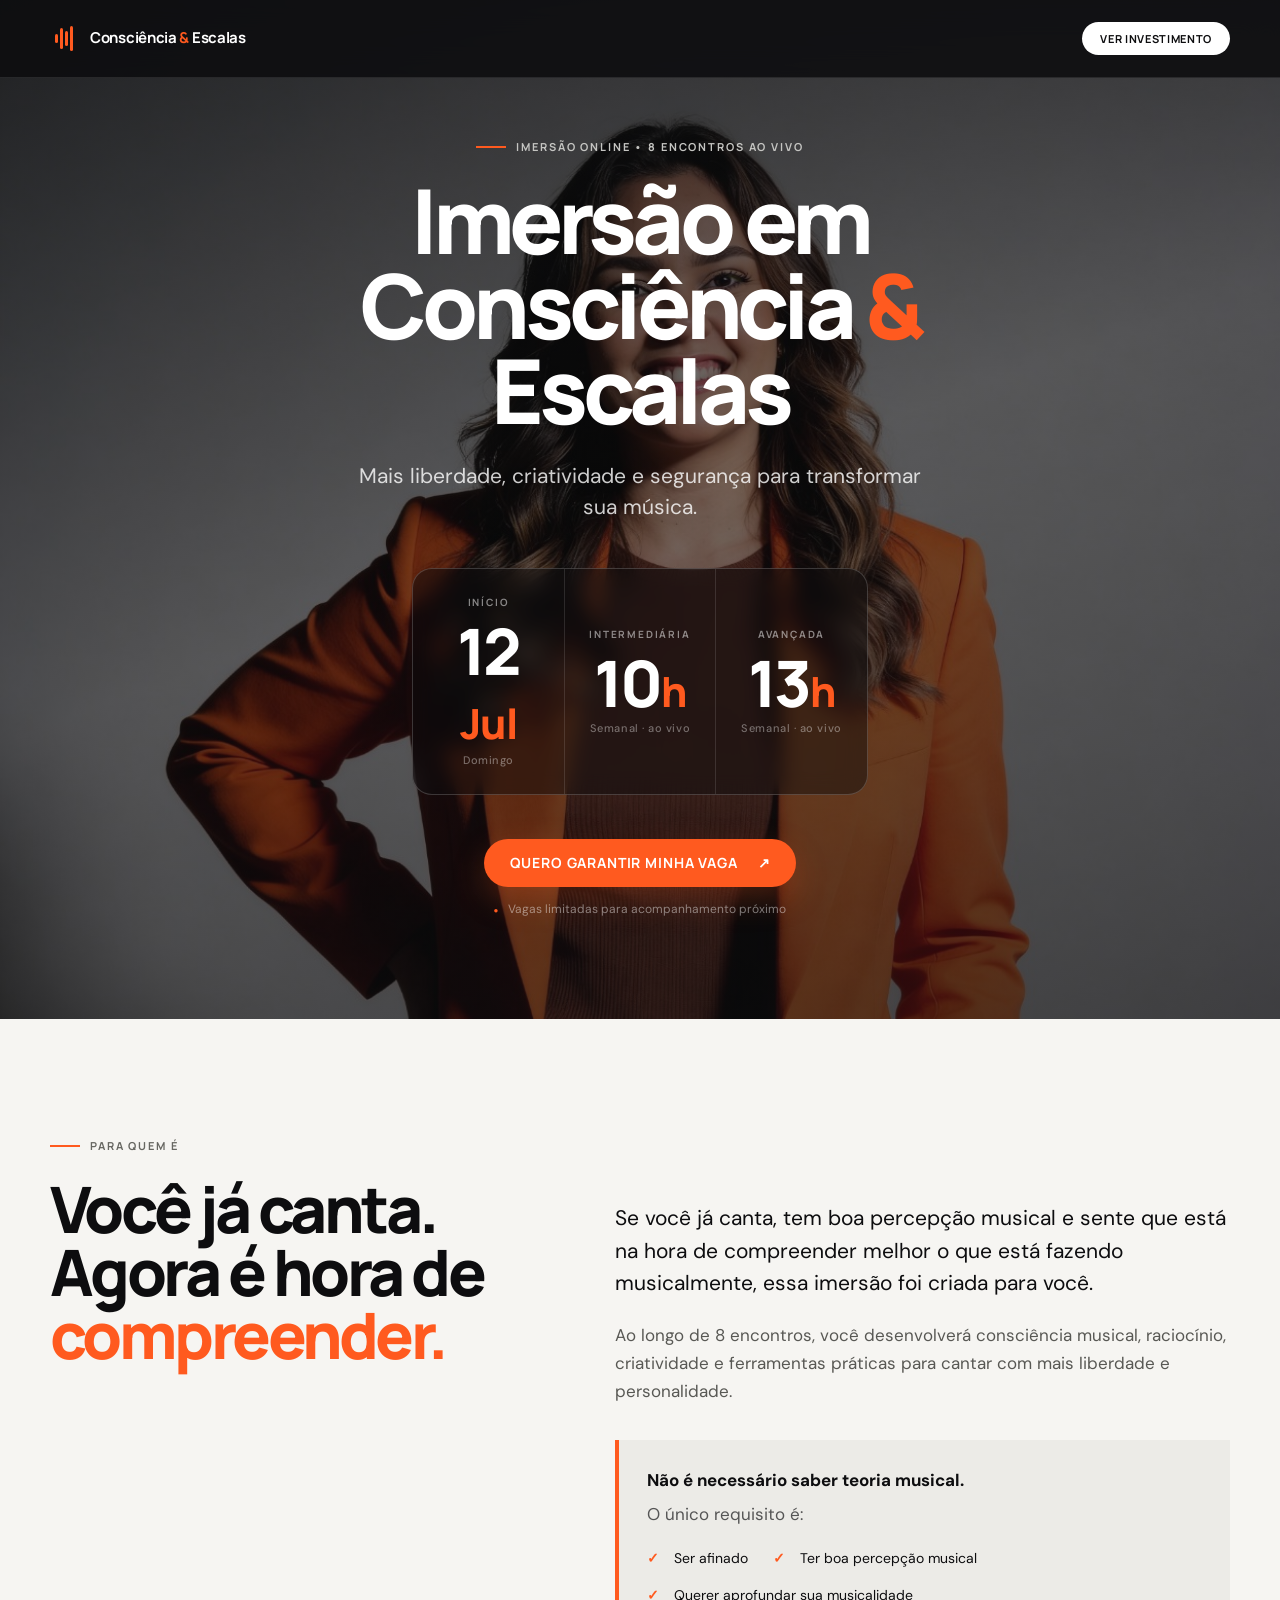
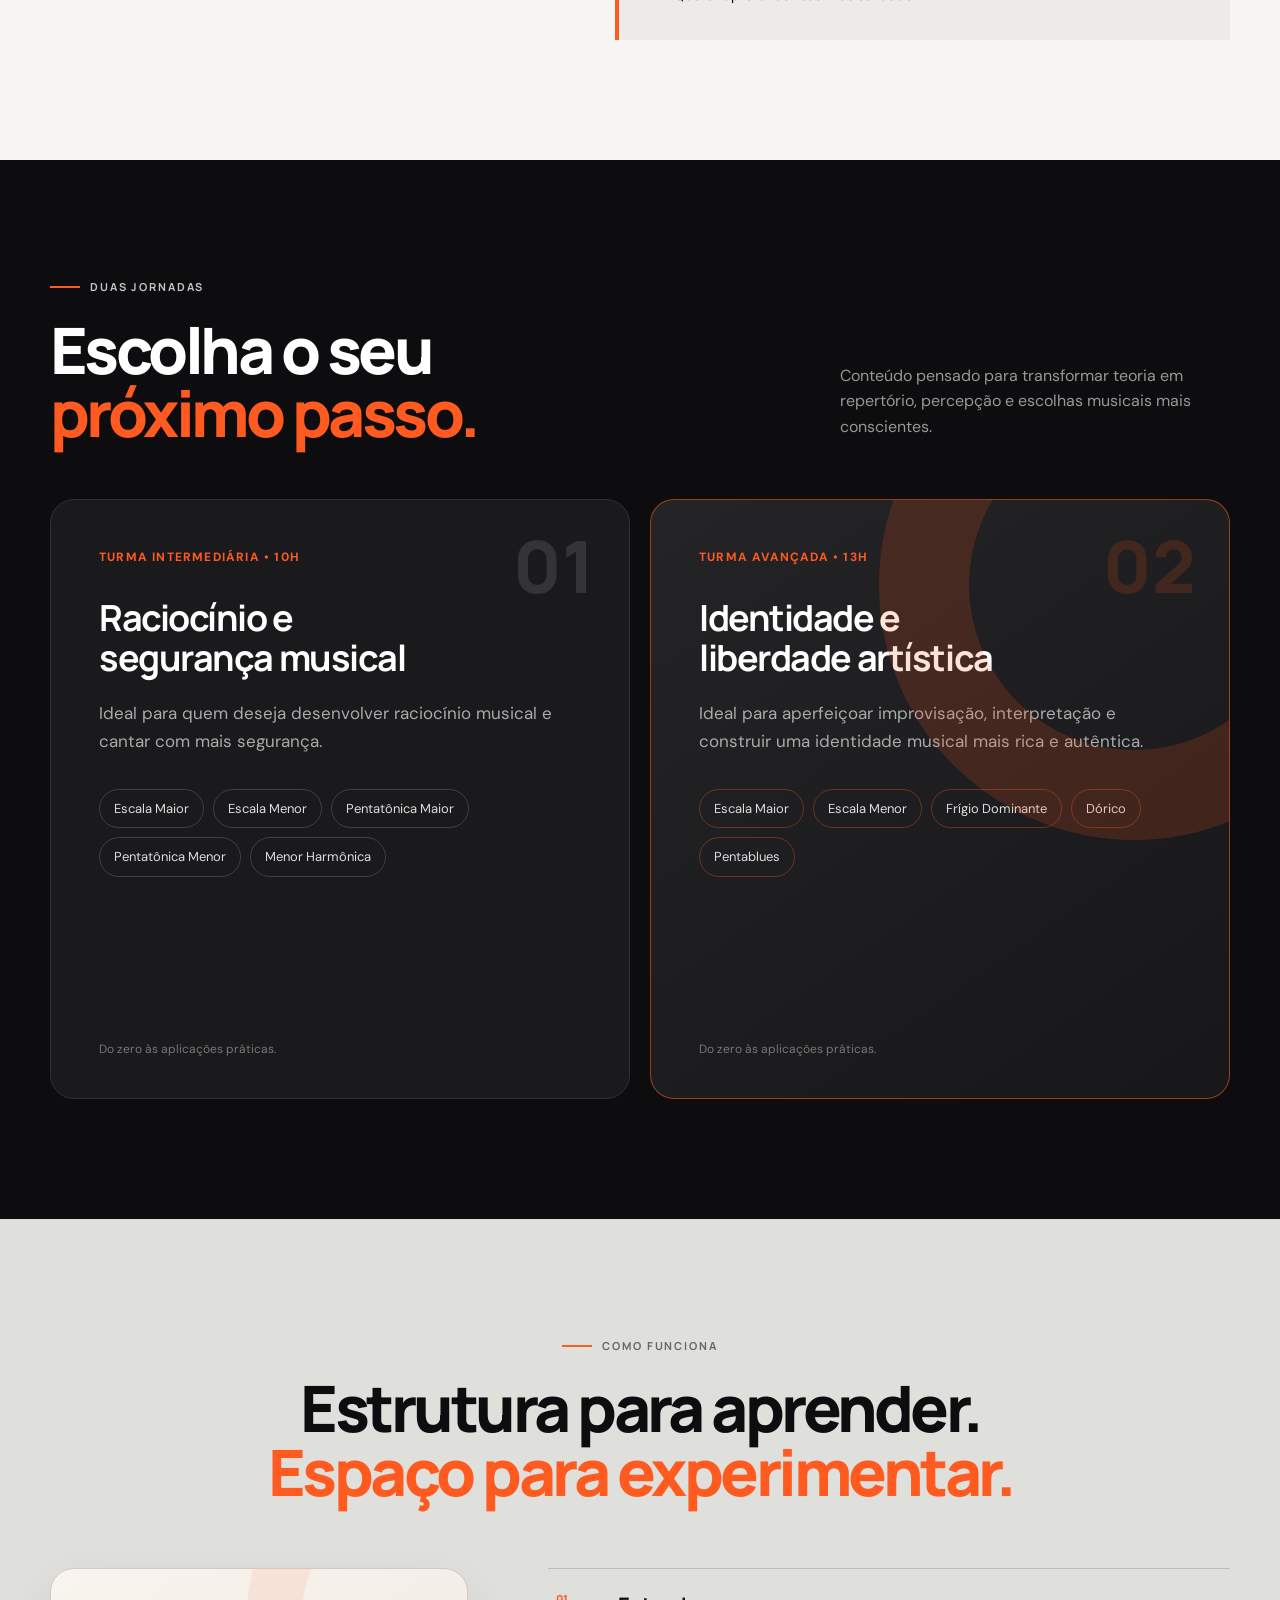
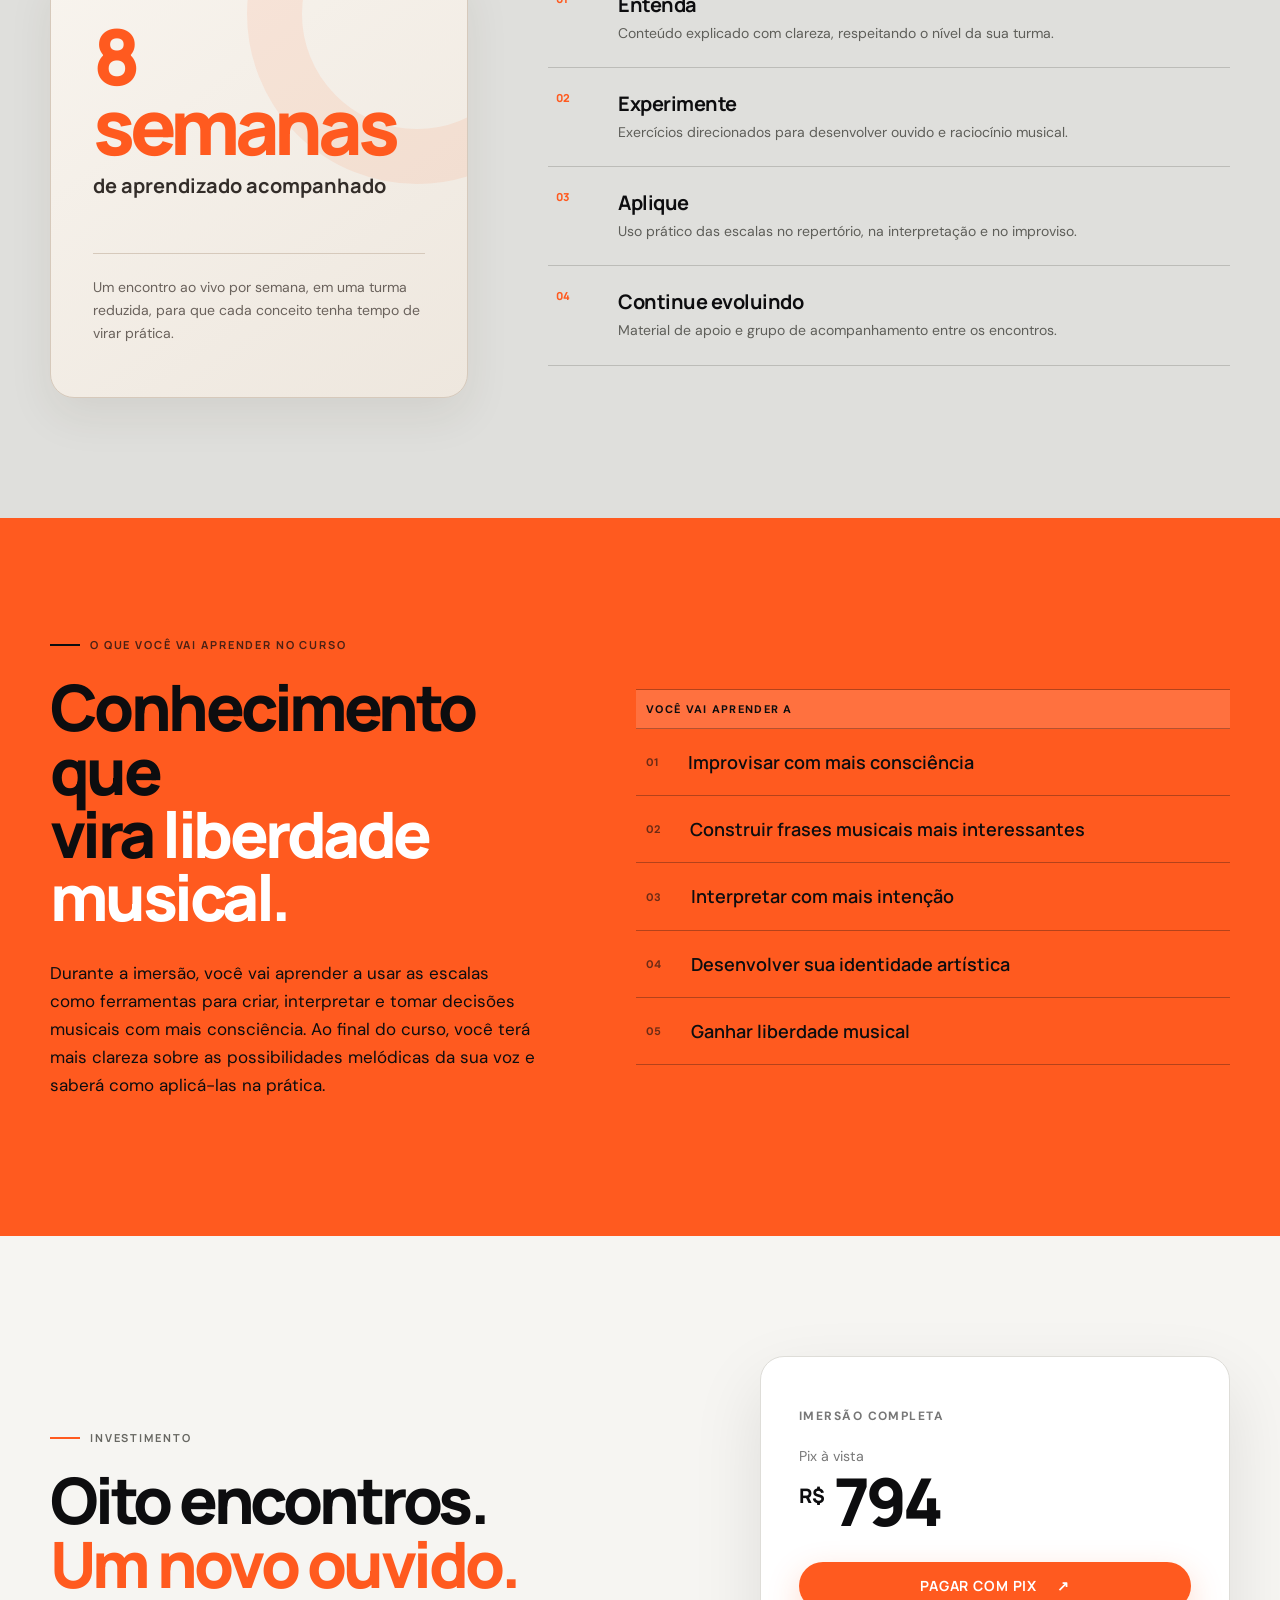
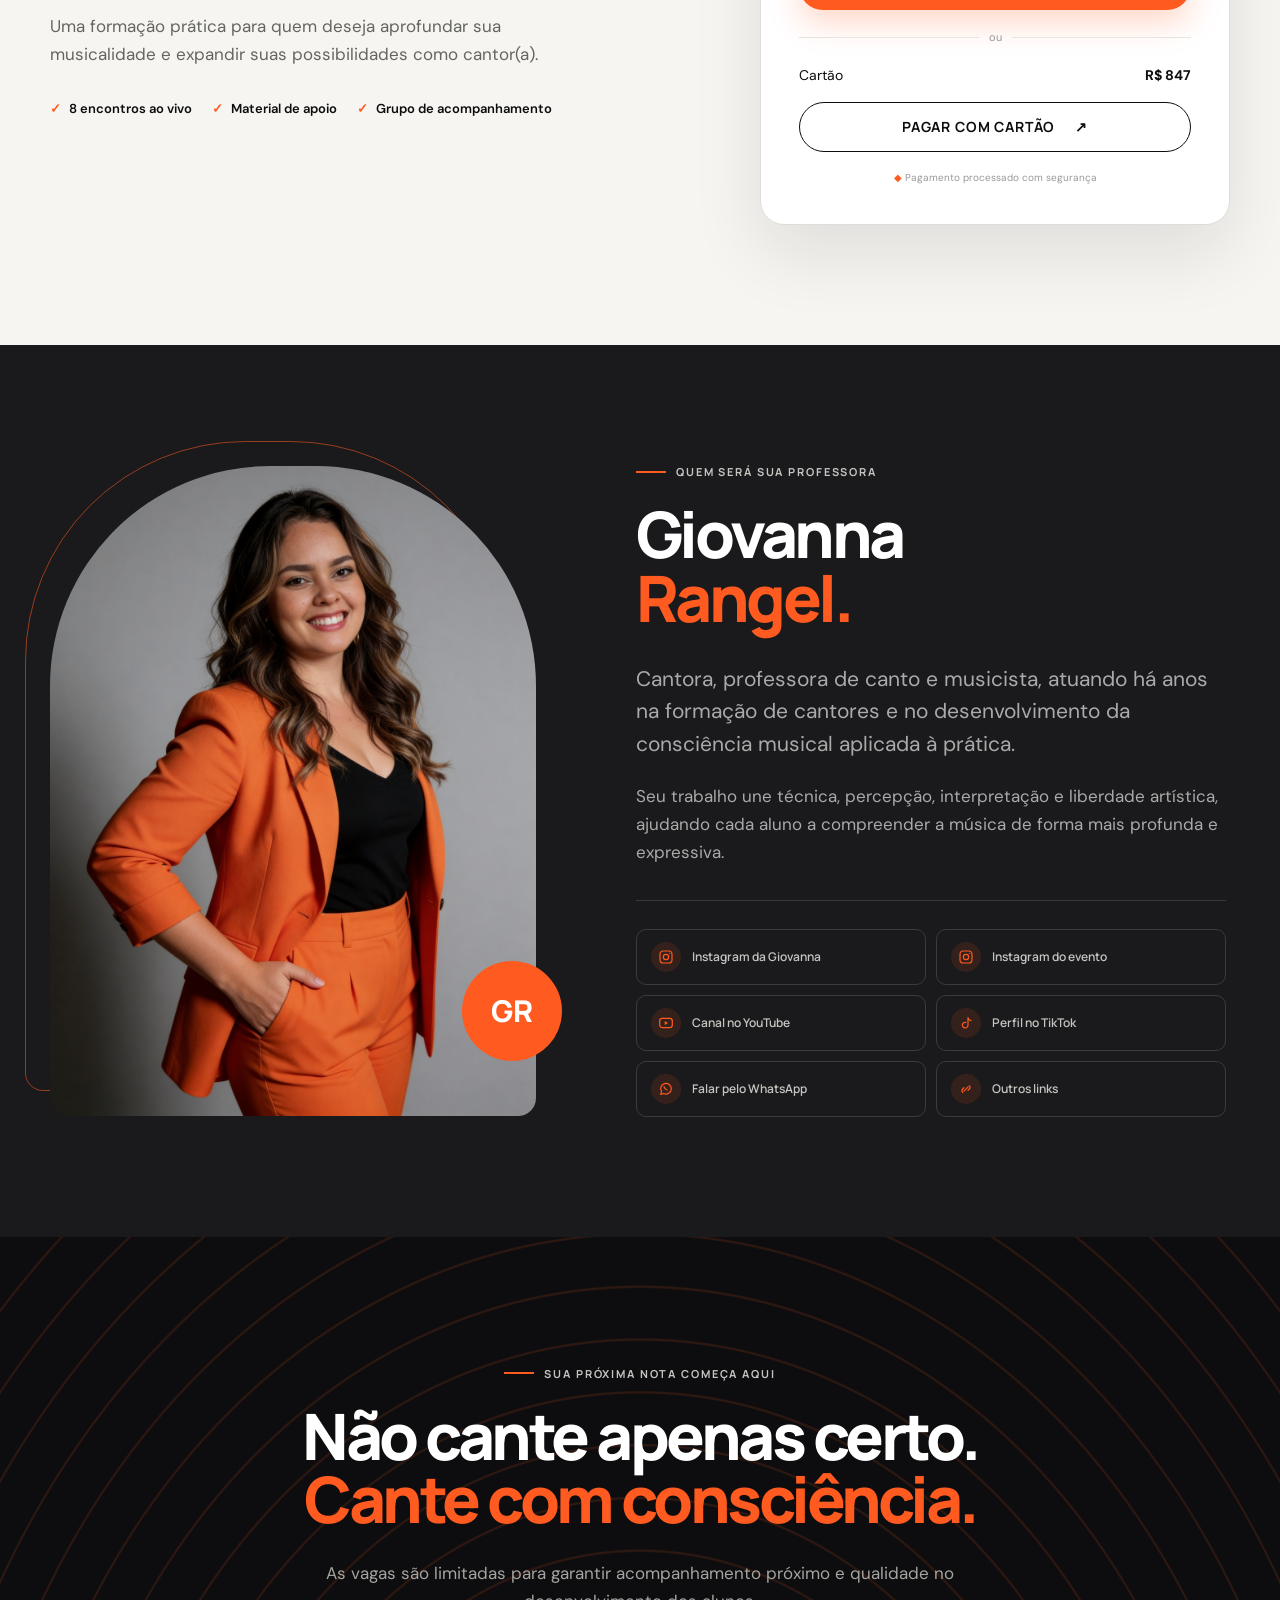
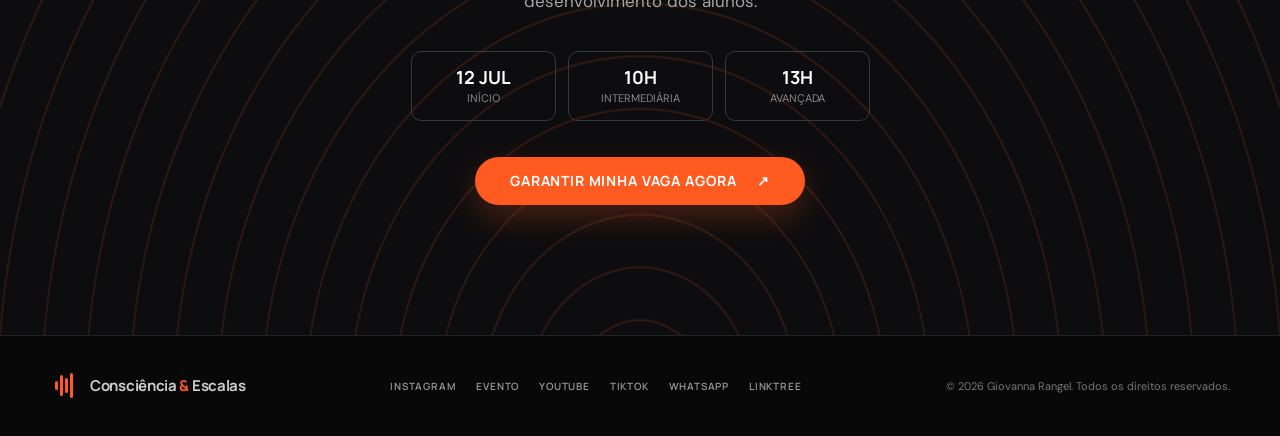
==== commit a7450eb8: "Hero, banners and name" ====
--- a/index.html
+++ b/index.html
@@ -3,13 +3,13 @@
 <head>
   <meta charset="utf-8">
   <meta name="viewport" content="width=device-width, initial-scale=1">
-  <meta name="description" content="Imersão em Consciência e Escalas com Giovanna Letícia. Oito encontros ao vivo para cantar com mais liberdade, criatividade e segurança.">
+  <meta name="description" content="Imersão em Consciência e Escalas com Giovanna Rangel. Oito encontros ao vivo para cantar com mais liberdade, criatividade e segurança.">
   <meta name="theme-color" content="#0d0d0f">
   <meta property="og:title" content="Imersão em Consciência e Escalas">
   <meta property="og:description" content="Mais liberdade, criatividade e segurança para transformar sua música.">
   <meta property="og:type" content="website">
   <meta property="og:image" content="conteudos/giovana-2.jpeg">
-  <title>Imersão em Consciência e Escalas | Giovanna Letícia</title>
+  <title>Imersão em Consciência e Escalas | Giovanna Rangel</title>
   <link rel="preconnect" href="https://fonts.googleapis.com">
   <link rel="preconnect" href="https://fonts.gstatic.com" crossorigin>
   <link href="https://fonts.googleapis.com/css2?family=DM+Sans:wght@400;500;600;700&family=Manrope:wght@500;600;700;800&display=swap" rel="stylesheet">
@@ -28,42 +28,33 @@
 
   <main id="conteudo">
     <section class="hero" id="inicio">
-      <div class="hero-lines" aria-hidden="true"></div>
-      <div class="container hero-grid">
-        <div class="hero-copy reveal">
-          <p class="eyebrow"><span></span> Imersão online • 8 encontros ao vivo</p>
-          <h1>Entenda a música.<br><em>Expanda a sua voz.</em></h1>
-          <p class="hero-lead">Mais liberdade, criatividade e segurança para transformar sua música.</p>
-          <div class="schedule" aria-label="Data e horários">
-            <div class="schedule-date"><span class="schedule-icon" aria-hidden="true">12</span><p><small>Início das aulas</small><strong>12 de julho</strong><em>Domingo</em></p></div>
-            <div class="schedule-times"><span class="note" aria-hidden="true">♪</span><p><small>Horários das turmas</small><strong><b>10h</b> Intermediária <i>•</i> <b>13h</b> Avançada</strong></p></div>
-          </div>
-          <a class="button button-primary" href="https://docs.google.com/forms/d/e/1FAIpQLSc-AMn5smYlhbZgTAXlHgaieg8aC2kEAoxLChlqwzfnv28PNw/viewform?usp=publish-editor" target="_blank" rel="noopener noreferrer">Quero garantir minha vaga <span aria-hidden="true">↗</span></a>
-          <p class="microcopy"><span aria-hidden="true">●</span> Vagas limitadas para acompanhamento próximo</p>
-        </div>
-
-        <div class="hero-visual reveal" aria-label="Foto de Giovanna Letícia">
-          <div class="image-frame">
-            <img src="conteudos/giovana-2.jpeg" alt="Giovanna Letícia sorrindo, com blazer laranja" width="1244" height="1600">
-            <span class="image-label">Giovanna Letícia<br><small>Cantora • Professora • Musicista</small></span>
-          </div>
-          <div class="orbit orbit-one" aria-hidden="true"></div>
-          <div class="orbit orbit-two" aria-hidden="true"></div>
-        </div>
-      </div>
-    </section>
-
-    <section class="campaign-banner" aria-label="Banner oficial da Imersão em Consciência e Escalas">
-      <div class="container campaign-banner-inner reveal">
-        <div class="campaign-banner-copy">
-          <p class="eyebrow"><span></span> Nova turma</p>
-          <h2>A imersão em<br><em>um só olhar.</em></h2>
-          <p>Datas, horários, investimento e tudo o que acompanha sua jornada.</p>
-          <a class="text-link" href="#para-quem">Ver mais informações <span aria-hidden="true">↓</span></a>
-        </div>
-        <div class="campaign-art">
-          <img src="conteudos/banner-2.jpeg" alt="Banner da Imersão em Consciência e Escalas com datas, horários e investimento" width="1024" height="1536" loading="lazy">
-        </div>
+      <div class="hero-bg" aria-hidden="true"></div>
+      <div class="hero-overlay" aria-hidden="true"></div>
+      <div class="container hero-centered reveal">
+        <p class="eyebrow eyebrow-hero"><span></span> Imersão online • 8 encontros ao vivo</p>
+        <h1>Imersão em<br>Consciência <em>&amp;</em> Escalas</h1>
+        <p class="hero-lead">Mais liberdade, criatividade e segurança para transformar sua música.</p>
+        <div class="hero-info" aria-label="Data e horários">
+          <div class="hero-info-item">
+            <span class="hero-info-label">Início</span>
+            <strong class="hero-info-value">12 <em>Jul</em></strong>
+            <span class="hero-info-sub">Domingo</span>
+          </div>
+          <div class="hero-info-divider" aria-hidden="true"></div>
+          <div class="hero-info-item">
+            <span class="hero-info-label">Intermediária</span>
+            <strong class="hero-info-value">10<em>h</em></strong>
+            <span class="hero-info-sub">Semanal · ao vivo</span>
+          </div>
+          <div class="hero-info-divider" aria-hidden="true"></div>
+          <div class="hero-info-item">
+            <span class="hero-info-label">Avançada</span>
+            <strong class="hero-info-value">13<em>h</em></strong>
+            <span class="hero-info-sub">Semanal · ao vivo</span>
+          </div>
+        </div>
+        <a class="button button-primary" href="https://docs.google.com/forms/d/e/1FAIpQLSc-AMn5smYlhbZgTAXlHgaieg8aC2kEAoxLChlqwzfnv28PNw/viewform?usp=publish-editor" target="_blank" rel="noopener noreferrer">Quero garantir minha vaga <span aria-hidden="true">↗</span></a>
+        <p class="microcopy"><span aria-hidden="true">●</span> Vagas limitadas para acompanhamento próximo</p>
       </div>
     </section>
 
@@ -120,10 +111,6 @@
             <p class="track-note">Do zero às aplicações práticas.</p>
           </article>
         </div>
-        <picture class="tracks-banner reveal">
-          <source media="(max-width: 650px)" srcset="conteudos/banner-3.jpeg">
-          <img src="conteudos/banner-1.jpeg" alt="Resumo visual dos conteúdos das turmas intermediária e avançada" width="1536" height="1024" loading="lazy">
-        </picture>
       </div>
     </section>
 
@@ -190,12 +177,12 @@
     <section class="teacher" id="professora">
       <div class="container teacher-grid">
         <div class="teacher-photo reveal">
-          <img src="conteudos/giovana-3.jpeg" alt="Retrato profissional de Giovanna Letícia" width="1244" height="1600" loading="lazy">
-          <div class="teacher-sign">GL</div>
+          <img src="conteudos/giovana-3.jpeg" alt="Retrato profissional de Giovanna Rangel" width="1244" height="1600" loading="lazy">
+          <div class="teacher-sign">GR</div>
         </div>
         <div class="teacher-copy reveal">
           <p class="eyebrow"><span></span> Quem será sua professora</p>
-          <h2>Giovanna<br><em>Letícia.</em></h2>
+          <h2>Giovanna<br><em>Rangel.</em></h2>
           <p class="lead">Cantora, professora de canto e musicista, atuando há anos na formação de cantores e no desenvolvimento da consciência musical aplicada à prática.</p>
           <p>Seu trabalho une técnica, percepção, interpretação e liberdade artística, ajudando cada aluno a compreender a música de forma mais profunda e expressiva.</p>
           <nav class="social-links" aria-label="Redes sociais e contato">
@@ -233,7 +220,7 @@
         <a href="https://api.whatsapp.com/message/ILHWQOD2TIILP1?autoload=1&amp;app_absent=0" target="_blank" rel="noopener noreferrer">WhatsApp</a>
         <a href="https://linktr.ee/GIRANGELL?utm_source=ig&amp;utm_medium=social&amp;utm_content=link_in_bio&amp;fbclid=PAZXh0bgNhZW0CMTEAc3J0YwZhcHBfaWQPOTM2NjE5NzQzMzkyNDU5AAGnxS6M1Hp3oK-zhrd2c65LO7fMXpWbeX2JajN3pKgKwYspXzuJR80J9s-dvB8_aem_6oj9xHJlWIVPvnc3qcv1Og" target="_blank" rel="noopener noreferrer">Linktree</a>
       </nav>
-      <p>© <span id="year"></span> Giovanna Letícia. Todos os direitos reservados.</p>
+      <p>© <span id="year"></span> Giovanna Rangel. Todos os direitos reservados.</p>
     </div>
   </footer>
 
--- a/styles.css
+++ b/styles.css
@@ -1,40 +1,55 @@
 :root{--orange:#ff5a1f;--orange-2:#ff7a24;--ink:#0d0d0f;--ink-2:#171719;--paper:#f6f5f2;--gray:#dededa;--muted:#777772;--white:#fff;--line:rgba(13,13,15,.14);--radius:24px;--max:1180px}
-*{box-sizing:border-box}html{scroll-behavior:smooth}body{margin:0;background:var(--ink);color:var(--ink);font-family:"DM Sans",sans-serif;font-size:17px;line-height:1.65}img{display:block;max-width:100%}a{color:inherit;text-decoration:none}.container{width:min(calc(100% - 48px),var(--max));margin-inline:auto}.skip-link{position:fixed;z-index:999;top:8px;left:8px;transform:translateY(-150%);background:var(--white);padding:10px 16px;border-radius:8px}.skip-link:focus{transform:none}.topbar{height:78px;padding:0 max(24px,calc((100vw - var(--max))/2));display:flex;align-items:center;justify-content:space-between;color:var(--white);background:rgba(13,13,15,.88);backdrop-filter:blur(16px);position:absolute;top:0;left:0;right:0;z-index:20;border-bottom:1px solid rgba(255,255,255,.1)}.brand{display:flex;align-items:center;gap:12px;font:700 15px/1.1 "Manrope",sans-serif;letter-spacing:-.02em}.brand b{color:var(--orange)}.brand-mark{width:28px;height:28px;display:flex;align-items:center;justify-content:center;gap:2px}.brand-mark i{display:block;width:3px;background:var(--orange);border-radius:3px}.brand-mark i:nth-child(1){height:9px}.brand-mark i:nth-child(2){height:21px}.brand-mark i:nth-child(3){height:15px}.brand-mark i:nth-child(4){height:25px}.button{display:inline-flex;align-items:center;justify-content:center;gap:20px;border:0;border-radius:999px;padding:17px 26px;font:700 14px/1 "Manrope",sans-serif;text-transform:uppercase;letter-spacing:.06em;transition:transform .2s,background .2s,box-shadow .2s}.button:hover{transform:translateY(-2px)}.button-small{padding:11px 18px;color:var(--ink);background:var(--white);font-size:11px}.button-primary{background:var(--orange);color:var(--white);box-shadow:0 12px 32px rgba(255,90,31,.25)}.button-primary:hover{background:var(--orange-2);box-shadow:0 16px 40px rgba(255,90,31,.35)}.button-outline{border:1px solid var(--ink);color:var(--ink)}.full{width:100%}.hero{min-height:850px;position:relative;overflow:hidden;color:var(--white);background:radial-gradient(circle at 75% 32%,#353537 0,#171719 35%,#0d0d0f 72%);padding:150px 0 90px}.hero-grid{display:grid;grid-template-columns:1.08fr .92fr;align-items:center;gap:80px}.hero-copy{position:relative;z-index:2}.eyebrow{margin:0 0 24px;display:flex;align-items:center;gap:10px;color:#c5c5c2;font:700 11px/1.2 "Manrope",sans-serif;letter-spacing:.17em;text-transform:uppercase}.eyebrow>span{display:block;width:30px;height:2px;background:var(--orange)}.eyebrow.dark{color:#676762}.hero h1,.section h2,.tracks h2,.transformation h2,.teacher h2,.final-cta h2{margin:0;font:800 clamp(48px,6vw,82px)/.99 "Manrope",sans-serif;letter-spacing:-.055em}.hero h1 em,.section h2 em,.tracks h2 em,.transformation h2 em,.teacher h2 em,.final-cta h2 em{color:var(--orange);font-style:normal}.hero-lead{max-width:590px;margin:28px 0;color:#c9c9c6;font-size:21px;line-height:1.5}.schedule{display:flex;gap:32px;margin:34px 0}.schedule>div{display:flex;align-items:center;gap:12px}.schedule p{margin:0;line-height:1.2}.schedule small{display:block;color:#979793;font-size:11px;text-transform:uppercase;letter-spacing:.08em;margin-bottom:5px}.schedule strong{font-size:14px}.schedule strong i{color:var(--orange);padding:0 6px}.schedule-icon{width:40px;height:40px;display:grid;place-items:center;border:1px solid #49494a;border-radius:10px;color:var(--orange);font-weight:700}.note{width:40px;height:40px;display:grid;place-items:center;color:var(--orange);font-size:27px}.microcopy{font-size:12px;color:#8c8c89;margin:13px 0 0 16px}.microcopy span{font-size:8px;color:var(--orange);margin-right:7px}.hero-visual{position:relative;z-index:1}.image-frame{position:relative;overflow:hidden;border-radius:220px 220px 22px 22px;border:1px solid rgba(255,255,255,.16);background:#313134}.image-frame:after{content:"";position:absolute;inset:0;background:linear-gradient(180deg,transparent 55%,rgba(13,13,15,.85))}.image-frame img{width:100%;height:610px;object-fit:cover;object-position:center 22%}.image-label{position:absolute;left:30px;bottom:25px;z-index:2;font:700 17px/1.35 "Manrope";letter-spacing:-.02em}.image-label small{font:500 10px/1 "DM Sans";color:#bbb;letter-spacing:.12em;text-transform:uppercase}.orbit{position:absolute;border:1px solid rgba(255,90,31,.38);border-radius:50%;z-index:-1}.orbit-one{width:560px;height:560px;inset:5% auto auto -10%}.orbit-two{width:680px;height:680px;inset:-5% auto auto -22%}.hero-lines{position:absolute;inset:0;opacity:.12;background:repeating-radial-gradient(ellipse at 77% 49%,transparent 0 44px,var(--orange) 45px 46px,transparent 47px 59px)}.art-slot{background:#242426;color:#aaa;border-top:1px solid #343436;border-bottom:1px solid #343436}.art-slot-inner{min-height:104px;display:flex;align-items:center;gap:18px}.art-slot-inner div:nth-child(2){display:flex;flex-direction:column}.art-slot strong{color:#eee;font-size:14px}.art-slot span{font-size:12px}.art-slot code{margin-left:auto;border:1px dashed #5b5b5d;border-radius:7px;padding:8px 12px;font-size:11px}.art-icon{width:42px;height:42px;display:grid;place-items:center;border-radius:50%;background:var(--orange);color:white}.section{padding:120px 0}.section-light{background:var(--paper)}.split{display:grid;grid-template-columns:.85fr 1.15fr;gap:110px}.section h2,.tracks h2,.transformation h2,.teacher h2,.final-cta h2{font-size:clamp(42px,5vw,68px)}.body-copy{padding-top:42px}.body-copy>p{color:#585854}.body-copy .lead,.teacher-copy .lead{font-size:21px;line-height:1.55;color:var(--ink)}.requirement-card{margin-top:35px;padding:26px 28px;border-left:4px solid var(--orange);background:#ecebe7}.requirement-card p{margin:6px 0 12px;color:#555}.check-list{list-style:none;padding:0;margin:0}.check-list li{position:relative;padding-left:27px;margin:7px 0}.check-list li:before{content:"✓";position:absolute;left:0;color:var(--orange);font-weight:800}.compact{display:flex;flex-wrap:wrap;gap:0 25px;font-size:14px}.tracks{padding:120px 0;background:var(--ink);color:var(--white)}.tracks-header{display:flex;justify-content:space-between;gap:40px;align-items:end;margin-bottom:55px}.art-placeholder{width:390px;min-height:110px;display:flex;align-items:center;gap:16px;padding:20px;border:1px dashed #555;border-radius:14px;color:#8b8b8d}.art-placeholder>span{font-size:28px;color:var(--orange)}.art-placeholder p{margin:0;line-height:1.35}.art-placeholder strong{display:block;color:#ccc;font-size:13px}.art-placeholder small{font-size:11px}.track-grid{display:grid;grid-template-columns:1fr 1fr;gap:20px}.track-card{position:relative;overflow:hidden;min-height:600px;padding:48px;background:#1a1a1c;border:1px solid #303033;border-radius:var(--radius)}.track-card-accent{background:linear-gradient(145deg,#242426,#171719);border-color:rgba(255,90,31,.55)}.track-card-accent:after{content:"";position:absolute;width:330px;height:330px;right:-160px;top:-170px;border:90px solid rgba(255,90,31,.17);border-radius:50%}.track-number{position:absolute;top:30px;right:34px;color:#343437;font:800 72px/1 "Manrope"}.track-card-accent .track-number{color:#42271f}.track-kicker{margin:0 0 30px;color:var(--orange);font-size:12px;font-weight:700;text-transform:uppercase;letter-spacing:.1em}.track-card h3{font:700 36px/1.12 "Manrope";letter-spacing:-.04em;margin:0 0 20px}.track-card>p:not(.track-kicker,.track-note){max-width:470px;color:#aaa}.track-list{margin:34px 0 20px;display:flex;flex-wrap:wrap;gap:9px}.track-list span{border:1px solid #404043;border-radius:999px;padding:8px 14px;color:#ddd;font-size:13px}.track-card-accent .track-list span{border-color:rgba(255,90,31,.35)}.track-note{position:absolute;left:48px;bottom:38px;margin:0;color:#777;font-size:12px}.section-gray{background:#dfdfdc}.centered{text-align:center}.centered .eyebrow{justify-content:center}.feature-grid{display:grid;grid-template-columns:repeat(4,1fr);gap:14px;margin-top:60px}.feature{padding:30px 24px 26px;background:#eaeae7;border-radius:16px;border:1px solid #cececa}.feature>span{display:grid;place-items:center;width:48px;height:48px;margin-bottom:45px;border-radius:12px;background:var(--ink);color:var(--orange);font:700 18px "Manrope"}.feature h3{font:700 18px/1.2 "Manrope";letter-spacing:-.025em}.feature p{margin:8px 0 0;color:#64645f;font-size:14px;line-height:1.55}.transformation{padding:120px 0;background:var(--orange);color:var(--ink)}.transformation-grid{display:grid;grid-template-columns:.9fr 1.1fr;gap:100px;align-items:center}.transformation .eyebrow{color:#4b2114}.transformation .eyebrow>span{background:var(--ink)}.transformation h2 em{color:var(--white)}.transformation-copy>p:last-child{max-width:520px;margin-top:30px}.outcome-list{list-style:none;padding:0;margin:0;border-top:1px solid rgba(13,13,15,.3)}.outcome-list li{display:flex;align-items:center;gap:30px;padding:21px 10px;border-bottom:1px solid rgba(13,13,15,.3);font:600 18px/1.35 "Manrope"}.outcome-list span{font:700 11px "DM Sans";opacity:.6}.investment{background:var(--paper)}.investment-wrap{display:grid;grid-template-columns:1fr 470px;gap:110px;align-items:center}.investment-intro>p:not(.eyebrow){max-width:560px;color:#656560}.mini-benefits{list-style:none;padding:0;margin:30px 0;display:flex;gap:20px;flex-wrap:wrap;font-size:13px;font-weight:600}.mini-benefits li:before{content:"✓";color:var(--orange);margin-right:8px}.price-card{background:var(--white);padding:38px;border:1px solid #deddd8;border-radius:var(--radius);box-shadow:0 28px 70px rgba(22,22,22,.1)}.price-label{font-size:12px;text-transform:uppercase;letter-spacing:.12em;font-weight:700;color:#777}.pix-price{margin:18px 0 28px}.pix-price small{display:block;color:#777}.pix-price strong{font:800 66px/1 "Manrope";letter-spacing:-.06em}.pix-price sup{font-size:20px;letter-spacing:0}.divider{display:flex;align-items:center;gap:10px;color:#999;font-size:11px;margin:18px 0}.divider:before,.divider:after{content:"";height:1px;flex:1;background:#e4e4e1}.card-price{display:flex;justify-content:space-between;margin:0 0 14px;font-size:14px}.secure{text-align:center;color:#999;font-size:10px;margin:18px 0 0}.secure span{color:var(--orange)}.teacher{padding:120px 0;background:#1a1a1c;color:var(--white);overflow:hidden}.teacher-grid{display:grid;grid-template-columns:.9fr 1.1fr;gap:100px;align-items:center}.teacher-photo{position:relative}.teacher-photo:before{content:"";position:absolute;inset:-25px 25px 25px -25px;border:1px solid rgba(255,90,31,.55);border-radius:220px 220px 18px 18px}.teacher-photo img{position:relative;width:100%;height:650px;object-fit:cover;object-position:center 15%;border-radius:220px 220px 18px 18px}.teacher-sign{position:absolute;right:-26px;bottom:55px;width:100px;height:100px;display:grid;place-items:center;border-radius:50%;background:var(--orange);color:white;font:800 30px "Manrope"}.teacher-copy p:not(.eyebrow){max-width:590px;color:#aaa}.teacher-copy .lead{color:#eee;margin-top:34px}.final-cta{position:relative;overflow:hidden;padding:130px 0;background:#0d0d0f;color:white;text-align:center}.final-wave{position:absolute;inset:0;opacity:.13;background:repeating-radial-gradient(ellipse at center 110%,transparent 0 25px,var(--orange) 26px 27px,transparent 28px 44px)}.final-inner{position:relative}.final-inner .eyebrow{justify-content:center}.final-inner>p:not(.eyebrow){max-width:650px;margin:28px auto;color:#a4a4a1}.final-schedule{display:flex;justify-content:center;gap:12px;margin:36px 0}.final-schedule span{min-width:145px;padding:13px 17px;border:1px solid #38383a;border-radius:10px;color:#888;font-size:11px;text-transform:uppercase}.final-schedule b{display:block;color:#fff;font:700 18px "Manrope"}.final-cta .button{min-width:330px}footer{background:#080809;color:#777;border-top:1px solid #232325;padding:30px 0}.footer-inner{display:flex;align-items:center;justify-content:space-between}.footer-inner p{font-size:11px}.footer-inner .brand{color:#ccc}.mobile-cta{display:none}.reveal{opacity:0;transform:translateY(24px);transition:opacity .7s ease,transform .7s ease}.reveal.visible{opacity:1;transform:none}@media(prefers-reduced-motion:reduce){html{scroll-behavior:auto}.reveal{opacity:1;transform:none;transition:none}.button{transition:none}}
-@media(max-width:900px){body{font-size:16px}.container{width:min(calc(100% - 36px),var(--max))}.hero{min-height:auto;padding:125px 0 70px}.hero-grid,.split,.transformation-grid,.investment-wrap,.teacher-grid{grid-template-columns:1fr;gap:60px}.hero-visual{width:min(100%,520px);margin:auto}.image-frame img{height:590px}.hero-copy{text-align:center}.hero-copy .eyebrow,.hero-copy .schedule{justify-content:center}.hero-copy .microcopy{text-align:center}.tracks-header{align-items:start}.track-card{min-height:650px}.feature-grid{grid-template-columns:1fr 1fr}.investment-wrap{justify-items:center}.investment-intro{text-align:center}.investment-intro .eyebrow{justify-content:center}.price-card{width:min(100%,500px)}.teacher-photo{width:min(100%,520px);margin:auto}.teacher-copy{text-align:center}.teacher-copy .eyebrow{justify-content:center}.teacher-copy p:not(.eyebrow){margin-inline:auto}}
-@media(max-width:650px){.container{width:min(calc(100% - 28px),var(--max))}.topbar{height:66px;padding:0 16px}.topbar .button{display:none}.brand{font-size:13px}.hero{padding-top:105px}.hero h1{font-size:44px}.hero-lead{font-size:18px}.schedule{display:grid;gap:14px;text-align:left;margin:28px 0}.schedule>div{justify-content:flex-start}.hero-copy .schedule{justify-content:stretch}.hero .button{width:100%}.hero-visual{margin-top:5px}.image-frame{border-radius:160px 160px 16px 16px}.image-frame img{height:470px}.orbit-one{width:420px;height:420px}.art-slot-inner{padding:20px 0}.art-slot code{display:none}.section,.tracks,.transformation,.teacher,.final-cta{padding:82px 0}.split{gap:25px}.body-copy{padding-top:0}.section h2,.tracks h2,.transformation h2,.teacher h2,.final-cta h2{font-size:42px}.compact{display:block}.tracks-header{display:block}.art-placeholder{width:100%;margin-top:30px}.track-grid{grid-template-columns:1fr}.track-card{min-height:620px;padding:34px 26px}.track-number{font-size:52px;top:25px;right:25px}.track-card h3{font-size:30px}.track-note{left:26px}.feature-grid{grid-template-columns:1fr}.feature{display:grid;grid-template-columns:55px 1fr;column-gap:15px}.feature>span{grid-row:1/3;margin:0}.feature h3,.feature p{margin:0}.outcome-list li{font-size:15px;gap:17px}.investment-wrap{gap:45px}.price-card{padding:28px 22px}.pix-price strong{font-size:58px}.teacher-grid{gap:55px}.teacher-photo{width:calc(100% - 18px)}.teacher-photo img{height:510px;border-radius:150px 150px 16px 16px}.teacher-photo:before{border-radius:150px 150px 16px 16px}.teacher-sign{right:-10px;width:80px;height:80px}.final-schedule{display:grid;grid-template-columns:1fr 1fr}.final-schedule span:first-child{grid-column:1/-1}.final-cta .button{width:100%;min-width:0}.footer-inner{flex-direction:column;gap:14px;text-align:center}.mobile-cta{display:flex;position:fixed;z-index:50;left:12px;right:12px;bottom:10px;align-items:center;justify-content:center;gap:18px;background:var(--orange);color:#fff;border-radius:999px;padding:15px 20px;box-shadow:0 10px 30px rgba(0,0,0,.35);font:700 12px "Manrope";text-transform:uppercase;letter-spacing:.07em}footer{padding-bottom:90px}}
+*{box-sizing:border-box}html{scroll-behavior:smooth}body{margin:0;background:var(--ink);color:var(--ink);font-family:"DM Sans",sans-serif;font-size:17px;line-height:1.65}img{display:block;max-width:100%}a{color:inherit;text-decoration:none}.container{width:min(calc(100% - 48px),var(--max));margin-inline:auto}.skip-link{position:fixed;z-index:999;top:8px;left:8px;transform:translateY(-150%);background:var(--white);padding:10px 16px;border-radius:8px}.skip-link:focus{transform:none}.topbar{height:78px;padding:0 max(24px,calc((100vw - var(--max))/2));display:flex;align-items:center;justify-content:space-between;color:var(--white);background:rgba(13,13,15,.88);backdrop-filter:blur(16px);position:absolute;top:0;left:0;right:0;z-index:20;border-bottom:1px solid rgba(255,255,255,.1)}.brand{display:flex;align-items:center;gap:12px;font:700 15px/1.1 "Manrope",sans-serif;letter-spacing:-.02em}.brand b{color:var(--orange)}.brand-mark{width:28px;height:28px;display:flex;align-items:center;justify-content:center;gap:2px}.brand-mark i{display:block;width:3px;background:var(--orange);border-radius:3px}.brand-mark i:nth-child(1){height:9px}.brand-mark i:nth-child(2){height:21px}.brand-mark i:nth-child(3){height:15px}.brand-mark i:nth-child(4){height:25px}.button{display:inline-flex;align-items:center;justify-content:center;gap:20px;border:0;border-radius:999px;padding:17px 26px;font:700 14px/1 "Manrope",sans-serif;text-transform:uppercase;letter-spacing:.06em;transition:transform .2s,background .2s,box-shadow .2s}.button:hover{transform:translateY(-2px)}.button-small{padding:11px 18px;color:var(--ink);background:var(--white);font-size:11px}.button-primary{background:var(--orange);color:var(--white);box-shadow:0 12px 32px rgba(255,90,31,.25)}.button-primary:hover{background:var(--orange-2);box-shadow:0 16px 40px rgba(255,90,31,.35)}.button-outline{border:1px solid var(--ink);color:var(--ink)}.full{width:100%}
 
-/* Ajustes de conteúdo e layout — segunda revisão */
-.schedule{gap:10px}
-.schedule>div{gap:14px;min-height:78px;padding:13px 18px;border:1px solid #3e3e41;background:rgba(255,255,255,.045)}
-.schedule-date{border-radius:15px 6px 6px 15px}.schedule-times{border-radius:6px 15px 15px 6px}
-.schedule p{line-height:1.16}.schedule small{font-size:10px;letter-spacing:.1em}.schedule strong{display:block;color:#fff;font:700 15px/1.15 "Manrope",sans-serif}.schedule strong b{color:var(--orange);font-size:19px}.schedule strong i{color:#67676a;padding:0 5px}.schedule p em{display:block;margin-top:3px;color:var(--orange);font-size:10px;font-style:normal;text-transform:uppercase;letter-spacing:.14em}
-.schedule-icon{width:49px;height:49px;border:0;border-radius:11px;background:var(--orange);color:white;font:800 19px "Manrope"}.note{font-size:30px}
-.campaign-banner{padding:110px 0;background:#222224;color:white;border-top:1px solid #343436}
-.campaign-banner-inner{display:grid;grid-template-columns:.75fr 1.25fr;gap:80px;align-items:center}
-.campaign-banner-copy h2{margin:0;font:800 clamp(42px,5vw,66px)/1 "Manrope";letter-spacing:-.055em}.campaign-banner-copy h2 em{color:var(--orange);font-style:normal}.campaign-banner-copy>p:not(.eyebrow){max-width:360px;color:#aaa;margin:25px 0}.text-link{display:inline-flex;gap:14px;color:var(--orange);font:700 12px "Manrope";text-transform:uppercase;letter-spacing:.1em}
-.campaign-art{max-width:570px;justify-self:end;padding:14px;background:#111;border:1px solid #3b3b3d;border-radius:22px;box-shadow:0 30px 80px rgba(0,0,0,.3)}.campaign-art img{width:100%;border-radius:12px}
-.tracks-intro{width:390px;margin:0 0 5px;color:#979793;font-size:16px;line-height:1.6}.tracks-banner{display:block;margin-top:26px;padding:10px;background:#242426;border:1px solid #333336;border-radius:20px}.tracks-banner img{width:100%;border-radius:12px}
-.format-flow{display:grid;grid-template-columns:.76fr 1.24fr;gap:80px;align-items:stretch;margin-top:65px}.format-summary{display:flex;flex-direction:column;justify-content:flex-end;min-height:430px;padding:42px;background:var(--orange);border-radius:24px}.format-summary strong{font:800 clamp(58px,7vw,92px)/.9 "Manrope";letter-spacing:-.07em}.format-summary span{margin-top:14px;font:700 20px/1.2 "Manrope"}.format-summary p{margin:55px 0 0;padding-top:22px;border-top:1px solid rgba(13,13,15,.3);font-size:14px}.format-steps{list-style:none;padding:0;margin:0;border-top:1px solid #bcbcb8}.format-steps li{display:grid;grid-template-columns:42px 1fr;gap:20px;padding:22px 8px;border-bottom:1px solid #bcbcb8}.format-steps>li>span{color:var(--orange);font:800 11px "Manrope"}.format-steps h3{margin:0 0 4px;font:700 20px "Manrope";letter-spacing:-.025em}.format-steps p{margin:0;color:#5e5e59;font-size:14px}
-.outcome-list .outcome-title{padding:12px 10px;background:rgba(255,255,255,.14);font:800 10px "Manrope";letter-spacing:.13em;text-transform:uppercase}.outcome-list .outcome-title span{opacity:1}
-@media(max-width:900px){.campaign-banner-inner,.format-flow{grid-template-columns:1fr;gap:60px}.campaign-banner-copy{text-align:center}.campaign-banner-copy .eyebrow{justify-content:center}.campaign-banner-copy>p:not(.eyebrow){margin-inline:auto}.campaign-art{justify-self:center}.format-summary{min-height:340px}}
-@media(max-width:650px){.schedule{gap:8px}.schedule>div{border-radius:13px}.campaign-banner{padding:82px 0}.tracks-intro{width:100%;margin-top:25px}.tracks-banner{margin-top:18px;padding:6px;border-radius:14px}.tracks-banner img{border-radius:9px}.format-flow{gap:28px;margin-top:42px}.format-summary{min-height:310px;padding:30px}.format-summary strong{font-size:68px}.format-summary p{margin-top:40px}.format-steps li{grid-template-columns:34px 1fr;padding:19px 3px}.outcome-list .outcome-title{font-size:9px}}
+/* ── HERO: foto de fundo, conteúdo centralizado ── */
+.hero{position:relative;min-height:100vh;display:flex;align-items:center;justify-content:center;overflow:hidden;color:var(--white);text-align:center;padding:140px 0 100px}
+.hero-bg{position:absolute;inset:0;background-image:url('conteudos/giovana-2.jpeg');background-size:cover;background-position:center 20%;z-index:0}
+.hero-overlay{position:absolute;inset:0;background:linear-gradient(160deg,rgba(13,13,15,.78) 0%,rgba(13,13,15,.55) 50%,rgba(13,13,15,.72) 100%);z-index:1}
+.hero-centered{position:relative;z-index:2;display:flex;flex-direction:column;align-items:center;max-width:820px;margin-inline:auto}
+.eyebrow-hero{color:rgba(255,255,255,.7);justify-content:center}
+.hero h1{margin:0;font:800 clamp(48px,7vw,96px)/.95 "Manrope",sans-serif;letter-spacing:-.055em}
+.hero h1 em{color:var(--orange);font-style:normal}
+.hero-lead{max-width:590px;margin:28px 0 0;color:rgba(255,255,255,.8);font-size:21px;line-height:1.5}
+.hero .schedule{justify-content:center;margin:38px 0}
+.hero .button{margin-top:8px}
+.microcopy{font-size:12px;color:rgba(255,255,255,.45);margin:13px 0 0}
+.microcopy span{font-size:8px;color:var(--orange);margin-right:7px}
 
-/* Proporção natural das artes */
-.campaign-art img,.tracks-banner img{display:block;width:100%;height:auto;max-height:none;object-fit:contain;aspect-ratio:auto}
+.eyebrow{margin:0 0 24px;display:flex;align-items:center;gap:10px;color:#c5c5c2;font:700 11px/1.2 "Manrope",sans-serif;letter-spacing:.17em;text-transform:uppercase}.eyebrow>span{display:block;width:30px;height:2px;background:var(--orange)}.eyebrow.dark{color:#676762}.section h2,.tracks h2,.transformation h2,.teacher h2,.final-cta h2{margin:0;font:800 clamp(42px,5vw,68px)/.99 "Manrope",sans-serif;letter-spacing:-.055em}.section h2 em,.tracks h2 em,.transformation h2 em,.teacher h2 em,.final-cta h2 em{color:var(--orange);font-style:normal}
 
-/* Tratamento mais leve para o resumo das 8 semanas */
-.format-summary{position:relative;overflow:hidden;justify-content:center;background:linear-gradient(145deg,#f8f4ee,#eee7de);border:1px solid #d6c9bb;box-shadow:0 18px 45px rgba(61,45,30,.08)}
-.format-summary:before{content:"";position:absolute;width:230px;height:230px;right:-120px;top:-125px;border:55px solid rgba(255,90,31,.09);border-radius:50%}
-.format-summary strong{position:relative;color:var(--orange);font-size:clamp(54px,6vw,80px)}
-.format-summary span{position:relative;color:#332d29}
-.format-summary p{position:relative;color:#6a625c;border-top-color:#d6c9bb}
+.schedule{display:flex;flex-direction:column;gap:10px;margin:34px 0;width:100%}.schedule>div{display:flex;align-items:center;gap:14px;padding:14px 18px;border:1px solid #3e3e41;background:rgba(255,255,255,.045);border-radius:13px}.schedule p{margin:0;line-height:1.2;min-width:0;flex:1}.schedule small{display:block;color:#979793;font-size:10px;text-transform:uppercase;letter-spacing:.1em;margin-bottom:4px}.schedule strong{display:block;color:#fff;font:700 14px/1.2 "Manrope",sans-serif}.schedule strong b{color:var(--orange);font-size:17px}.schedule strong i{color:#67676a;padding:0 4px}.schedule p em{display:block;margin-top:3px;color:var(--orange);font-size:10px;font-style:normal;text-transform:uppercase;letter-spacing:.14em}.schedule-icon{width:46px;height:46px;flex:0 0 46px;display:grid;place-items:center;border-radius:11px;background:var(--orange);color:white;font:800 18px "Manrope"}.note{width:46px;height:46px;flex:0 0 46px;display:grid;place-items:center;color:var(--orange);font-size:28px}
+
+/* ── HERO INFO BAR ── */
+.hero-info{display:flex;align-items:stretch;gap:0;margin:44px 0 36px;border:1px solid rgba(255,255,255,.18);border-radius:20px;overflow:hidden;backdrop-filter:blur(10px);background:rgba(13,13,15,.45)}
+.hero-info-item{flex:1;display:flex;flex-direction:column;align-items:center;justify-content:center;padding:28px 20px;gap:4px;text-align:center}
+.hero-info-label{font:700 10px/1 "Manrope",sans-serif;text-transform:uppercase;letter-spacing:.18em;color:rgba(255,255,255,.5)}
+.hero-info-value{font:800 clamp(42px,6vw,64px)/1 "Manrope",sans-serif;letter-spacing:-.04em;color:#fff;margin:8px 0 4px}
+.hero-info-value em{font-style:normal;color:var(--orange);font-size:.65em;letter-spacing:-.02em}
+.hero-info-sub{font:500 11px/1 "DM Sans",sans-serif;color:rgba(255,255,255,.38);letter-spacing:.05em}
+.hero-info-divider{width:1px;background:rgba(255,255,255,.12);align-self:stretch;flex:none}
+@media(max-width:500px){.hero-info{flex-direction:column;border-radius:16px}.hero-info-divider{width:auto;height:1px}.hero-info-item{padding:20px 16px}.hero-info-value{font-size:48px}}
+
+.section{padding:120px 0}.section-light{background:var(--paper)}.split{display:grid;grid-template-columns:.85fr 1.15fr;gap:110px}.body-copy{padding-top:42px}.body-copy>p{color:#585854}.body-copy .lead,.teacher-copy .lead{font-size:21px;line-height:1.55;color:var(--ink)}.requirement-card{margin-top:35px;padding:26px 28px;border-left:4px solid var(--orange);background:#ecebe7}.requirement-card p{margin:6px 0 12px;color:#555}.check-list{list-style:none;padding:0;margin:0}.check-list li{position:relative;padding-left:27px;margin:7px 0}.check-list li:before{content:"✓";position:absolute;left:0;color:var(--orange);font-weight:800}.compact{display:flex;flex-wrap:wrap;gap:0 25px;font-size:14px}.tracks{padding:120px 0;background:var(--ink);color:var(--white)}.tracks-header{display:flex;justify-content:space-between;gap:40px;align-items:end;margin-bottom:55px}.track-grid{display:grid;grid-template-columns:1fr 1fr;gap:20px}.track-card{position:relative;overflow:hidden;min-height:600px;padding:48px;background:#1a1a1c;border:1px solid #303033;border-radius:var(--radius)}.track-card-accent{background:linear-gradient(145deg,#242426,#171719);border-color:rgba(255,90,31,.55)}.track-card-accent:after{content:"";position:absolute;width:330px;height:330px;right:-160px;top:-170px;border:90px solid rgba(255,90,31,.17);border-radius:50%}.track-number{position:absolute;top:30px;right:34px;color:#343437;font:800 72px/1 "Manrope"}.track-card-accent .track-number{color:#42271f}.track-kicker{margin:0 0 30px;color:var(--orange);font-size:12px;font-weight:700;text-transform:uppercase;letter-spacing:.1em}.track-card h3{font:700 36px/1.12 "Manrope";letter-spacing:-.04em;margin:0 0 20px}.track-card>p:not(.track-kicker,.track-note){max-width:470px;color:#aaa}.track-list{margin:34px 0 20px;display:flex;flex-wrap:wrap;gap:9px}.track-list span{border:1px solid #404043;border-radius:999px;padding:8px 14px;color:#ddd;font-size:13px}.track-card-accent .track-list span{border-color:rgba(255,90,31,.35)}.track-note{position:absolute;left:48px;bottom:38px;margin:0;color:#777;font-size:12px}.tracks-intro{width:390px;margin:0 0 5px;color:#979793;font-size:16px;line-height:1.6}
+
+.section-gray{background:#dfdfdc}.centered{text-align:center}.centered .eyebrow{justify-content:center}
+
+.format-flow{display:grid;grid-template-columns:.76fr 1.24fr;gap:80px;align-items:stretch;margin-top:65px}.format-summary{position:relative;overflow:hidden;display:flex;flex-direction:column;justify-content:center;min-height:430px;padding:42px;border-radius:24px;background:linear-gradient(145deg,#f8f4ee,#eee7de);border:1px solid #d6c9bb;box-shadow:0 18px 45px rgba(61,45,30,.08)}.format-summary:before{content:"";position:absolute;width:230px;height:230px;right:-120px;top:-125px;border:55px solid rgba(255,90,31,.09);border-radius:50%}.format-summary strong{position:relative;color:var(--orange);font:800 clamp(54px,6vw,80px)/.9 "Manrope";letter-spacing:-.07em}.format-summary span{position:relative;margin-top:14px;font:700 20px/1.2 "Manrope";color:#332d29}.format-summary p{position:relative;margin:55px 0 0;padding-top:22px;border-top:1px solid #d6c9bb;font-size:14px;color:#6a625c}.format-steps{list-style:none;padding:0;margin:0;border-top:1px solid #bcbcb8}.format-steps li{display:grid;grid-template-columns:42px 1fr;gap:20px;padding:22px 8px;border-bottom:1px solid #bcbcb8}.format-steps>li>span{color:var(--orange);font:800 11px "Manrope"}.format-steps h3{margin:0 0 4px;font:700 20px "Manrope";letter-spacing:-.025em}.format-steps p{margin:0;color:#5e5e59;font-size:14px}
+
+.transformation{padding:120px 0;background:var(--orange);color:var(--ink)}.transformation-grid{display:grid;grid-template-columns:.9fr 1.1fr;gap:100px;align-items:center}.transformation .eyebrow{color:#4b2114}.transformation .eyebrow>span{background:var(--ink)}.transformation h2 em{color:var(--white)}.transformation-copy>p:last-child{max-width:520px;margin-top:30px}.outcome-list{list-style:none;padding:0;margin:0;border-top:1px solid rgba(13,13,15,.3)}.outcome-list li{display:flex;align-items:center;gap:30px;padding:21px 10px;border-bottom:1px solid rgba(13,13,15,.3);font:600 18px/1.35 "Manrope"}.outcome-list span{font:700 11px "DM Sans";opacity:.6}.outcome-list .outcome-title{padding:12px 10px;background:rgba(255,255,255,.14);font:800 10px "Manrope";letter-spacing:.13em;text-transform:uppercase}.outcome-list .outcome-title span{opacity:1}
+
+.investment{background:var(--paper)}.investment-wrap{display:grid;grid-template-columns:1fr 470px;gap:110px;align-items:center}.investment-intro>p:not(.eyebrow){max-width:560px;color:#656560}.mini-benefits{list-style:none;padding:0;margin:30px 0;display:flex;gap:20px;flex-wrap:wrap;font-size:13px;font-weight:600}.mini-benefits li:before{content:"✓";color:var(--orange);margin-right:8px}.price-card{background:var(--white);padding:38px;border:1px solid #deddd8;border-radius:var(--radius);box-shadow:0 28px 70px rgba(22,22,22,.1)}.price-label{font-size:12px;text-transform:uppercase;letter-spacing:.12em;font-weight:700;color:#777}.pix-price{margin:18px 0 28px}.pix-price small{display:block;color:#777}.pix-price strong{font:800 66px/1 "Manrope";letter-spacing:-.06em}.pix-price sup{font-size:20px;letter-spacing:0}.divider{display:flex;align-items:center;gap:10px;color:#999;font-size:11px;margin:18px 0}.divider:before,.divider:after{content:"";height:1px;flex:1;background:#e4e4e1}.card-price{display:flex;justify-content:space-between;margin:0 0 14px;font-size:14px}.secure{text-align:center;color:#999;font-size:10px;margin:18px 0 0}.secure span{color:var(--orange)}
+
+.teacher{padding:120px 0;background:#1a1a1c;color:var(--white);overflow:hidden}.teacher-grid{display:grid;grid-template-columns:.9fr 1.1fr;gap:100px;align-items:center}.teacher-photo{position:relative}.teacher-photo:before{content:"";position:absolute;inset:-25px 25px 25px -25px;border:1px solid rgba(255,90,31,.55);border-radius:220px 220px 18px 18px}.teacher-photo img{position:relative;width:100%;height:650px;object-fit:cover;object-position:center 15%;border-radius:220px 220px 18px 18px}.teacher-sign{position:absolute;right:-26px;bottom:55px;width:100px;height:100px;display:grid;place-items:center;border-radius:50%;background:var(--orange);color:white;font:800 30px "Manrope"}.teacher-copy p:not(.eyebrow){max-width:590px;color:#aaa}.teacher-copy .lead{color:#eee;margin-top:34px}
+
+.final-cta{position:relative;overflow:hidden;padding:130px 0;background:#0d0d0f;color:white;text-align:center}.final-wave{position:absolute;inset:0;opacity:.13;background:repeating-radial-gradient(ellipse at center 110%,transparent 0 25px,var(--orange) 26px 27px,transparent 28px 44px)}.final-inner{position:relative}.final-inner .eyebrow{justify-content:center}.final-inner>p:not(.eyebrow){max-width:650px;margin:28px auto;color:#a4a4a1}.final-schedule{display:flex;justify-content:center;gap:12px;margin:36px 0}.final-schedule span{min-width:145px;padding:13px 17px;border:1px solid #38383a;border-radius:10px;color:#888;font-size:11px;text-transform:uppercase}.final-schedule b{display:block;color:#fff;font:700 18px "Manrope"}.final-cta .button{min-width:330px}
+
+footer{background:#080809;color:#777;border-top:1px solid #232325;padding:30px 0}.footer-inner{display:flex;align-items:center;justify-content:space-between}.footer-inner p{font-size:11px}.footer-inner .brand{color:#ccc}.footer-socials{display:flex;gap:20px}.footer-socials a{color:#999;font:600 10px "Manrope";text-transform:uppercase;letter-spacing:.08em}.footer-socials a:hover{color:var(--orange)}
+
+.mobile-cta{display:none}.reveal{opacity:0;transform:translateY(24px);transition:opacity .7s ease,transform .7s ease}.reveal.visible{opacity:1;transform:none}@media(prefers-reduced-motion:reduce){html{scroll-behavior:auto}.reveal{opacity:1;transform:none;transition:none}.button{transition:none}}
 
 /* Contatos e redes sociais */
-.social-links{display:grid;grid-template-columns:1fr 1fr;gap:10px;max-width:590px;margin-top:34px;padding-top:28px;border-top:1px solid #38383a}
-.social-links a{display:flex;align-items:center;gap:11px;padding:12px 14px;border:1px solid #3b3b3e;border-radius:10px;color:#c4c4c1;font:600 12px/1.25 "Manrope",sans-serif;transition:border-color .2s,color .2s,transform .2s}
-.social-links a:hover{color:#fff;border-color:var(--orange);transform:translateY(-2px)}
-.social-links .social-icon{display:grid;place-items:center;flex:0 0 30px;width:30px;height:30px;border-radius:50%;background:rgba(255,90,31,.12);color:var(--orange)}
-.social-icon svg{width:16px;height:16px;fill:none;stroke:currentColor;stroke-width:1.8;stroke-linecap:round;stroke-linejoin:round}.social-icon svg .fill{fill:currentColor;stroke:none}
-.footer-socials{display:flex;gap:20px}.footer-socials a{color:#999;font:600 10px "Manrope";text-transform:uppercase;letter-spacing:.08em}.footer-socials a:hover{color:var(--orange)}
-@media(max-width:900px){.social-links{margin-inline:auto}.footer-inner{flex-wrap:wrap;gap:20px}.footer-socials{order:3;width:100%;justify-content:center}}
-@media(max-width:650px){.format-summary{min-height:auto;padding:38px 30px}.format-summary strong{font-size:56px}.format-summary p{margin-top:30px}.social-links{grid-template-columns:1fr;text-align:left}.footer-socials{gap:14px}}
+.social-links{display:grid;grid-template-columns:1fr 1fr;gap:10px;max-width:590px;margin-top:34px;padding-top:28px;border-top:1px solid #38383a}.social-links a{display:flex;align-items:center;gap:11px;padding:12px 14px;border:1px solid #3b3b3e;border-radius:10px;color:#c4c4c1;font:600 12px/1.25 "Manrope",sans-serif;transition:border-color .2s,color .2s,transform .2s}.social-links a:hover{color:#fff;border-color:var(--orange);transform:translateY(-2px)}.social-links .social-icon{display:grid;place-items:center;flex:0 0 30px;width:30px;height:30px;border-radius:50%;background:rgba(255,90,31,.12);color:var(--orange)}.social-icon svg{width:16px;height:16px;fill:none;stroke:currentColor;stroke-width:1.8;stroke-linecap:round;stroke-linejoin:round}.social-icon svg .fill{fill:currentColor;stroke:none}
+
+@media(max-width:900px){body{font-size:16px}.container{width:min(calc(100% - 36px),var(--max))}.hero{min-height:100svh;padding:125px 0 80px}.split,.transformation-grid,.investment-wrap,.teacher-grid{grid-template-columns:1fr;gap:60px}.tracks-header{align-items:start}.track-card{min-height:650px}.investment-wrap{justify-items:center}.investment-intro{text-align:center}.investment-intro .eyebrow{justify-content:center}.price-card{width:min(100%,500px)}.teacher-photo{width:min(100%,520px);margin:auto}.teacher-copy{text-align:center}.teacher-copy .eyebrow{justify-content:center}.teacher-copy p:not(.eyebrow){margin-inline:auto}.social-links{margin-inline:auto}.format-flow{grid-template-columns:1fr;gap:60px}.format-summary{min-height:340px}.footer-inner{flex-wrap:wrap;gap:20px}.footer-socials{order:3;width:100%;justify-content:center}}
+
+@media(max-width:650px){.container{width:min(calc(100% - 28px),var(--max))}.topbar{height:66px;padding:0 16px}.topbar .button{display:none}.brand{font-size:13px}.hero{padding-top:110px;padding-bottom:80px}.hero h1{font-size:44px}.hero-lead{font-size:18px}.hero-info{margin:28px 0 24px}.hero .button{width:100%}.section,.tracks,.transformation,.teacher,.final-cta{padding:82px 0}.split{gap:25px}.body-copy{padding-top:0}.compact{display:block}.tracks-header{display:block}.track-grid{grid-template-columns:1fr}.track-card{min-height:620px;padding:34px 26px}.track-number{font-size:52px;top:25px;right:25px}.track-card h3{font-size:30px}.track-note{left:26px}.outcome-list li{font-size:15px;gap:17px}.outcome-list .outcome-title{font-size:9px}.investment-wrap{gap:45px}.price-card{padding:28px 22px}.pix-price strong{font-size:58px}.teacher-grid{gap:55px}.teacher-photo{width:calc(100% - 18px)}.teacher-photo img{height:510px;border-radius:150px 150px 16px 16px}.teacher-photo:before{border-radius:150px 150px 16px 16px}.teacher-sign{right:-10px;width:80px;height:80px}.final-schedule{display:grid;grid-template-columns:1fr 1fr}.final-schedule span:first-child{grid-column:1/-1}.final-cta .button{width:100%;min-width:0}.footer-inner{flex-direction:column;gap:14px;text-align:center}.mobile-cta{display:flex;position:fixed;z-index:50;left:12px;right:12px;bottom:10px;align-items:center;justify-content:center;gap:18px;background:var(--orange);color:#fff;border-radius:999px;padding:15px 20px;box-shadow:0 10px 30px rgba(0,0,0,.35);font:700 12px "Manrope";text-transform:uppercase;letter-spacing:.07em}footer{padding-bottom:90px}.format-flow{gap:28px;margin-top:42px}.format-summary{min-height:auto;padding:30px}.format-summary strong{font-size:56px}.format-summary p{margin-top:30px}.format-steps li{grid-template-columns:34px 1fr;padding:19px 3px}.tracks-intro{width:100%;margin-top:25px}.social-links{grid-template-columns:1fr;text-align:left}.footer-socials{gap:14px}}
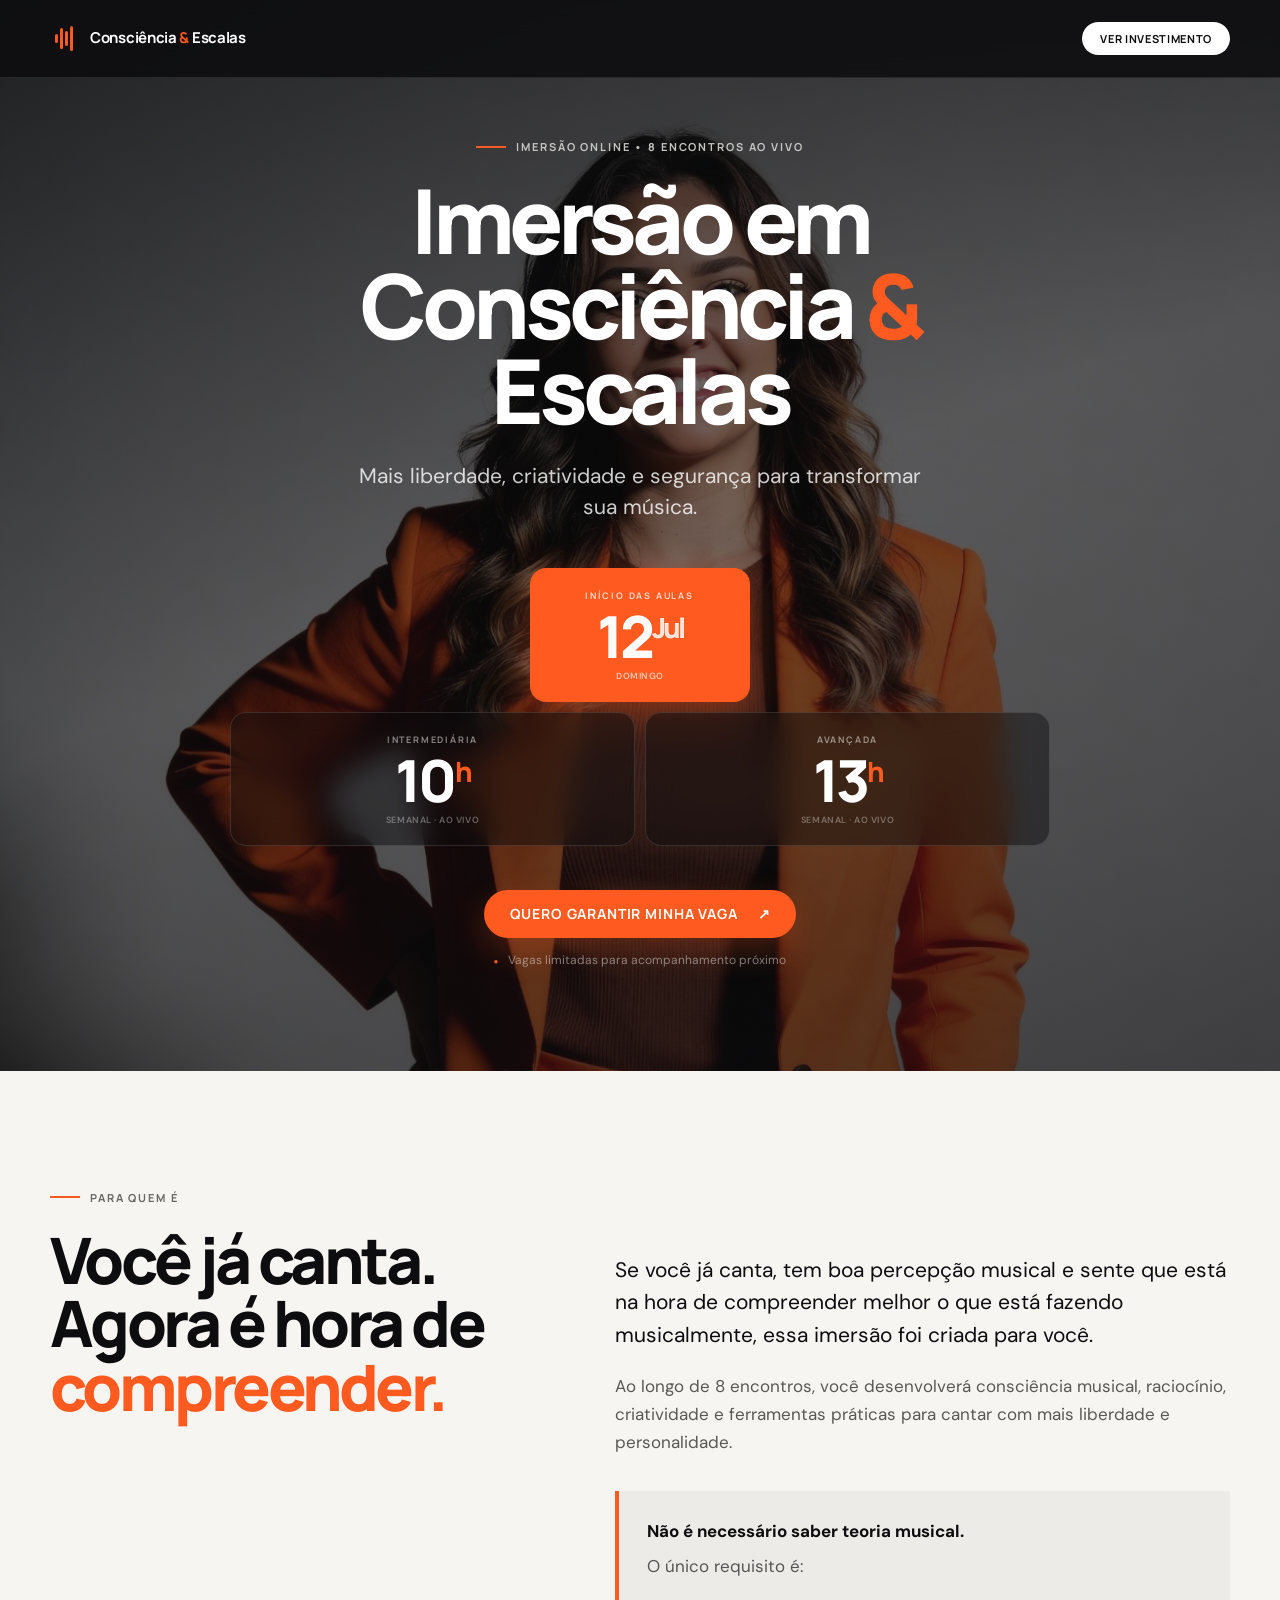
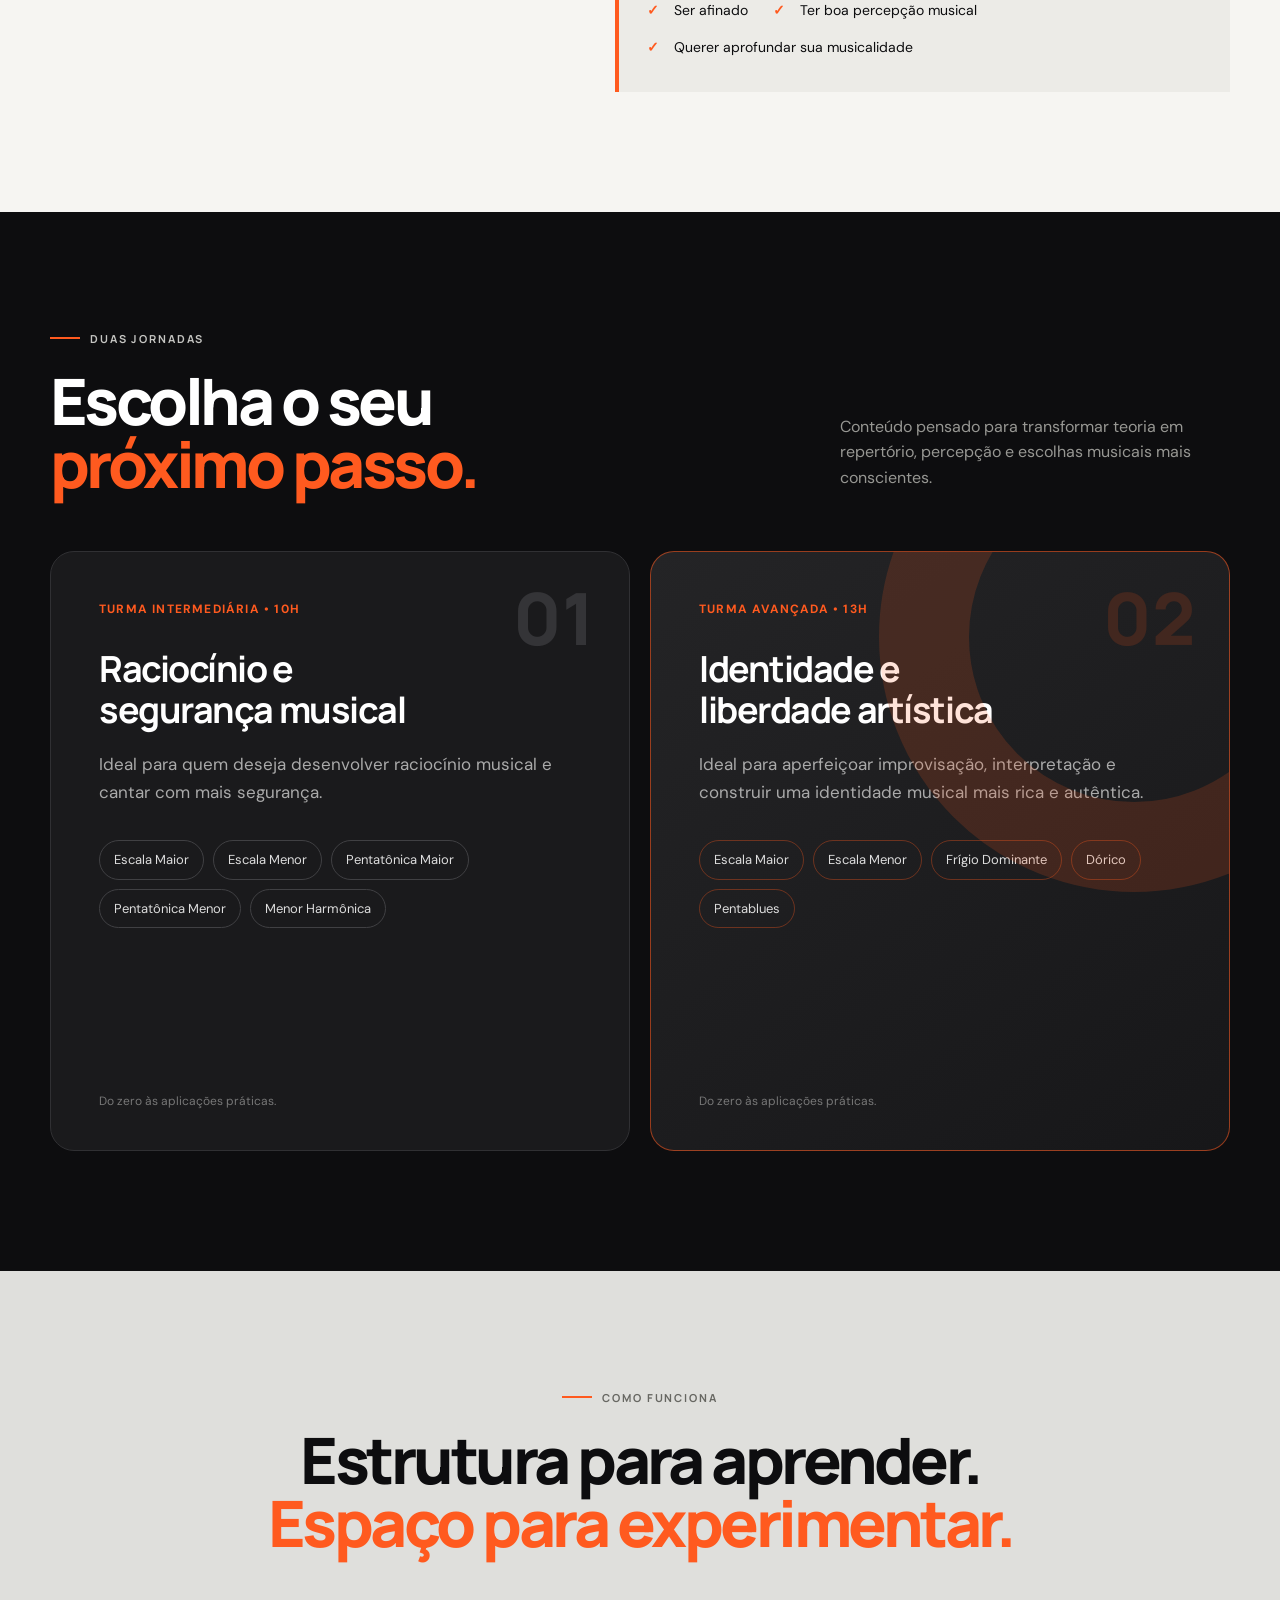
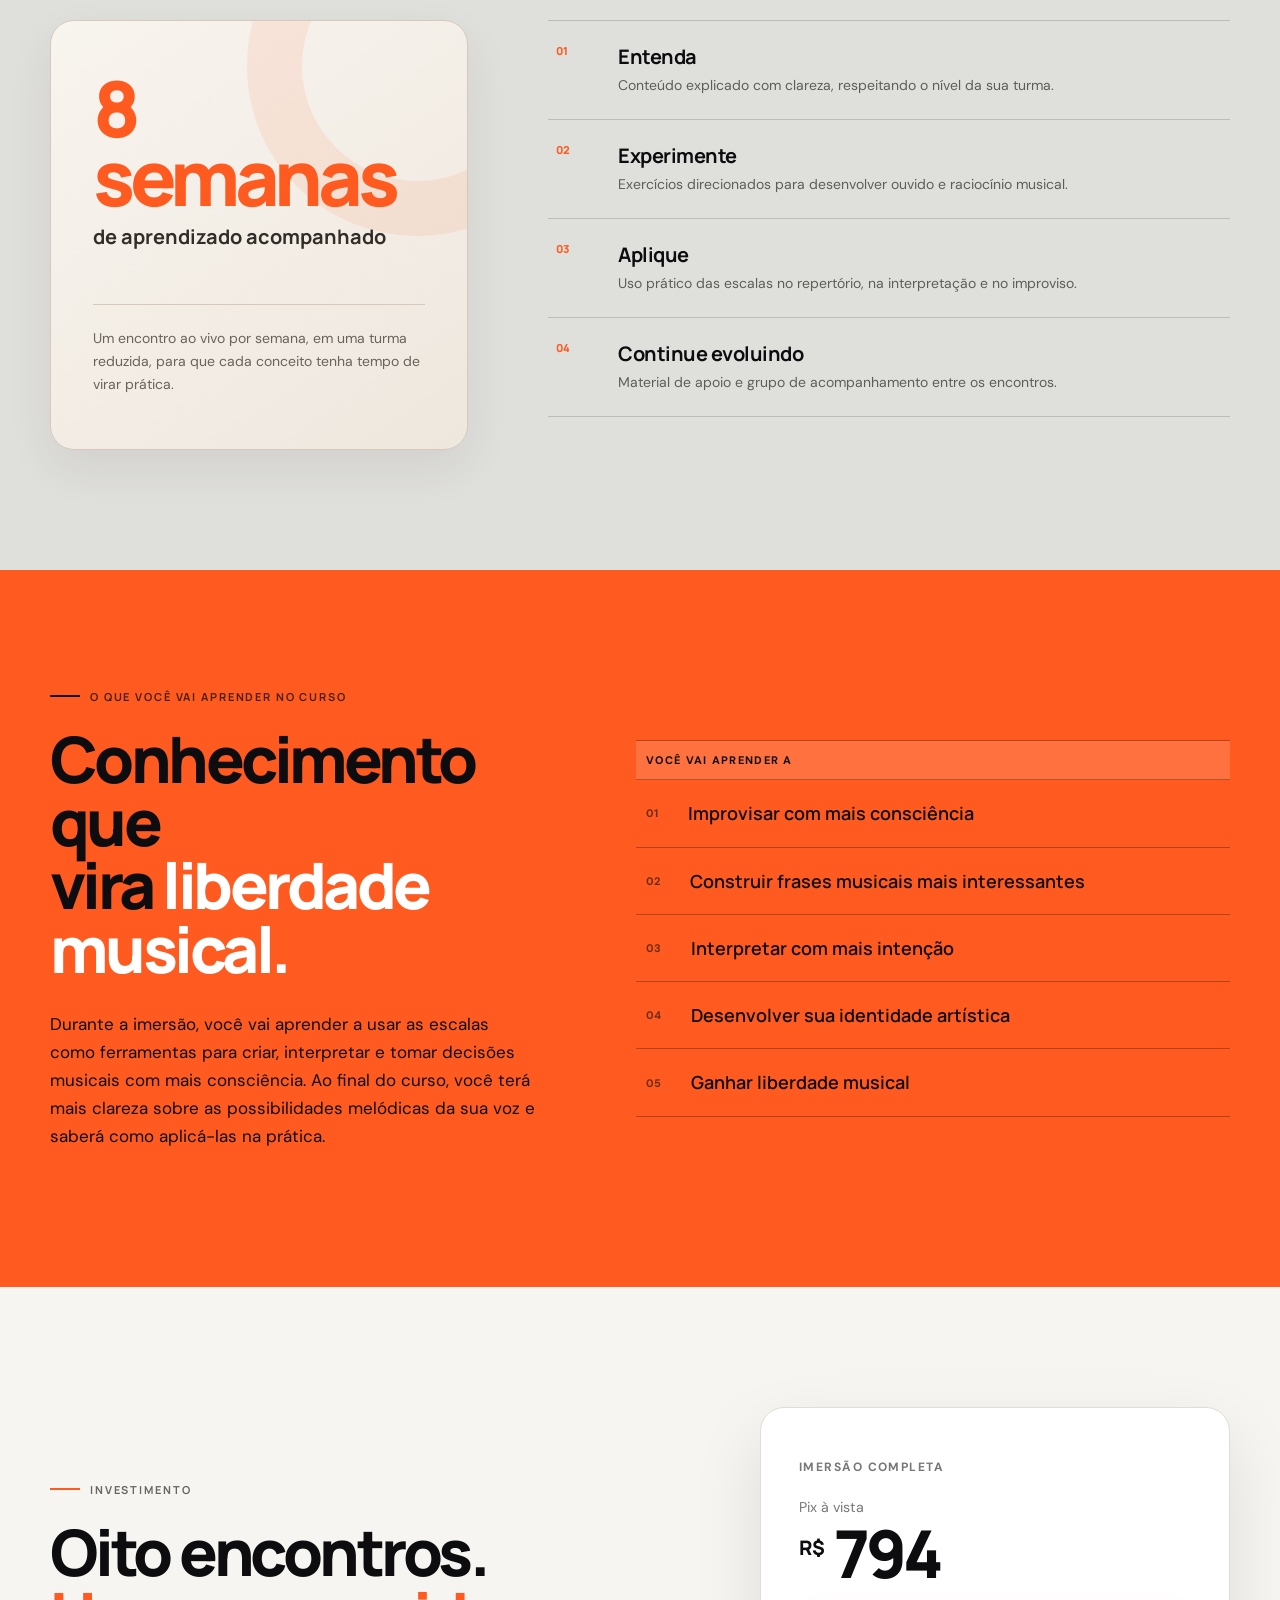
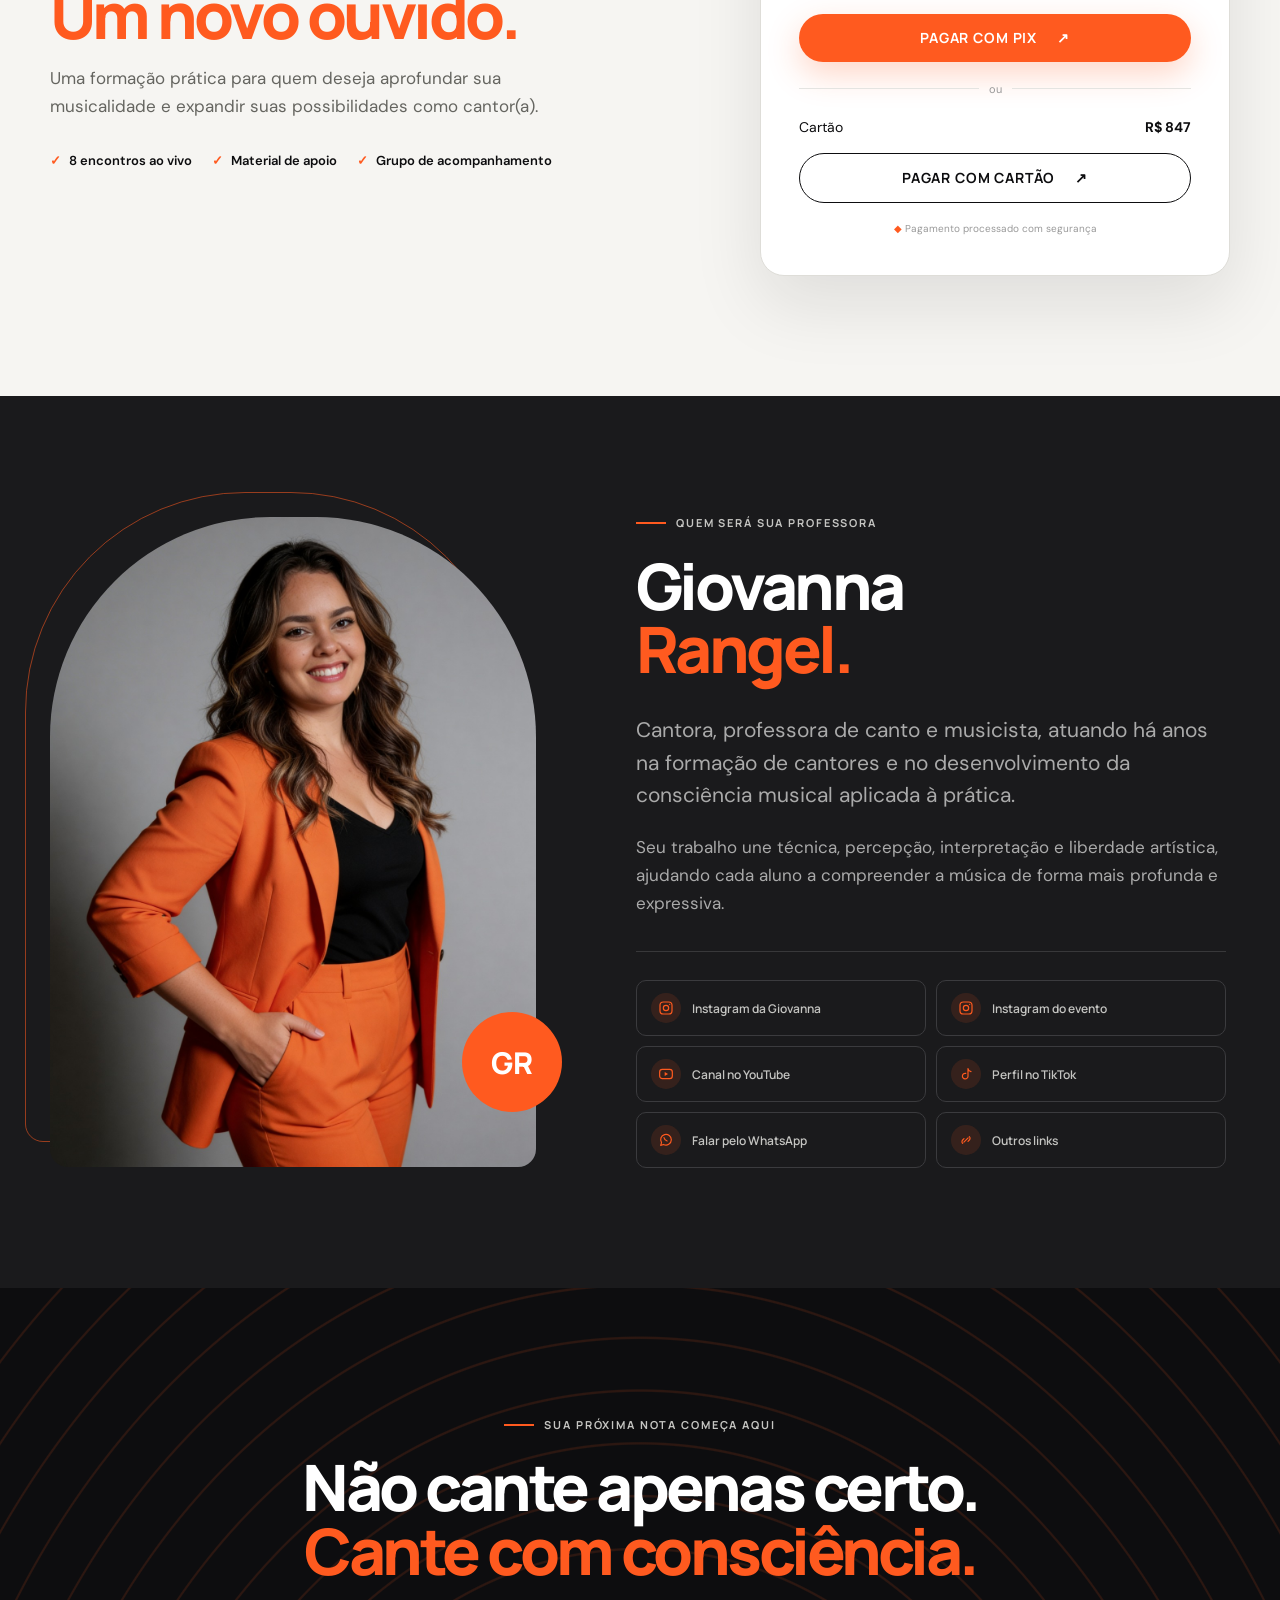
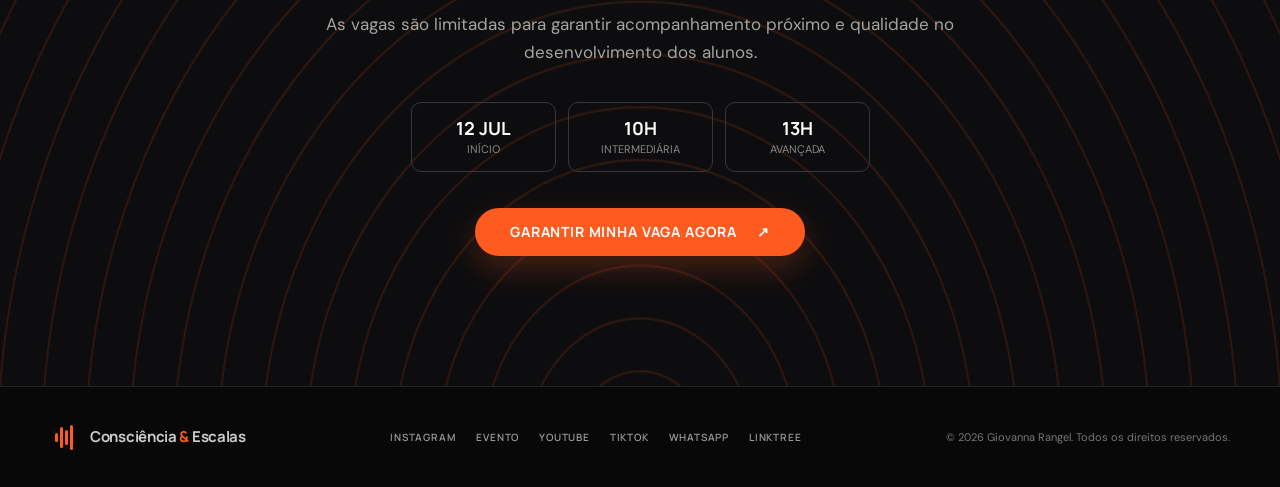
==== commit e7613c0f: "Update hero" ====
--- a/index.html
+++ b/index.html
@@ -35,22 +35,24 @@
         <h1>Imersão em<br>Consciência <em>&amp;</em> Escalas</h1>
         <p class="hero-lead">Mais liberdade, criatividade e segurança para transformar sua música.</p>
         <div class="hero-info" aria-label="Data e horários">
-          <div class="hero-info-item">
-            <span class="hero-info-label">Início</span>
-            <strong class="hero-info-value">12 <em>Jul</em></strong>
-            <span class="hero-info-sub">Domingo</span>
-          </div>
-          <div class="hero-info-divider" aria-hidden="true"></div>
-          <div class="hero-info-item">
-            <span class="hero-info-label">Intermediária</span>
-            <strong class="hero-info-value">10<em>h</em></strong>
-            <span class="hero-info-sub">Semanal · ao vivo</span>
-          </div>
-          <div class="hero-info-divider" aria-hidden="true"></div>
-          <div class="hero-info-item">
-            <span class="hero-info-label">Avançada</span>
-            <strong class="hero-info-value">13<em>h</em></strong>
-            <span class="hero-info-sub">Semanal · ao vivo</span>
+          <div class="hero-info-top">
+            <div class="hero-info-item hero-info-highlight">
+              <span class="hero-info-label">Início das aulas</span>
+              <strong class="hero-info-value">12<em>Jul</em></strong>
+              <span class="hero-info-sub">Domingo</span>
+            </div>
+          </div>
+          <div class="hero-info-bottom">
+            <div class="hero-info-item">
+              <span class="hero-info-label">Intermediária</span>
+              <strong class="hero-info-value">10<em>h</em></strong>
+              <span class="hero-info-sub">Semanal · ao vivo</span>
+            </div>
+            <div class="hero-info-item">
+              <span class="hero-info-label">Avançada</span>
+              <strong class="hero-info-value">13<em>h</em></strong>
+              <span class="hero-info-sub">Semanal · ao vivo</span>
+            </div>
           </div>
         </div>
         <a class="button button-primary" href="https://docs.google.com/forms/d/e/1FAIpQLSc-AMn5smYlhbZgTAXlHgaieg8aC2kEAoxLChlqwzfnv28PNw/viewform?usp=publish-editor" target="_blank" rel="noopener noreferrer">Quero garantir minha vaga <span aria-hidden="true">↗</span></a>
--- a/styles.css
+++ b/styles.css
@@ -20,14 +20,20 @@
 .schedule{display:flex;flex-direction:column;gap:10px;margin:34px 0;width:100%}.schedule>div{display:flex;align-items:center;gap:14px;padding:14px 18px;border:1px solid #3e3e41;background:rgba(255,255,255,.045);border-radius:13px}.schedule p{margin:0;line-height:1.2;min-width:0;flex:1}.schedule small{display:block;color:#979793;font-size:10px;text-transform:uppercase;letter-spacing:.1em;margin-bottom:4px}.schedule strong{display:block;color:#fff;font:700 14px/1.2 "Manrope",sans-serif}.schedule strong b{color:var(--orange);font-size:17px}.schedule strong i{color:#67676a;padding:0 4px}.schedule p em{display:block;margin-top:3px;color:var(--orange);font-size:10px;font-style:normal;text-transform:uppercase;letter-spacing:.14em}.schedule-icon{width:46px;height:46px;flex:0 0 46px;display:grid;place-items:center;border-radius:11px;background:var(--orange);color:white;font:800 18px "Manrope"}.note{width:46px;height:46px;flex:0 0 46px;display:grid;place-items:center;color:var(--orange);font-size:28px}
 
 /* ── HERO INFO BAR ── */
-.hero-info{display:flex;align-items:stretch;gap:0;margin:44px 0 36px;border:1px solid rgba(255,255,255,.18);border-radius:20px;overflow:hidden;backdrop-filter:blur(10px);background:rgba(13,13,15,.45)}
-.hero-info-item{flex:1;display:flex;flex-direction:column;align-items:center;justify-content:center;padding:28px 20px;gap:4px;text-align:center}
-.hero-info-label{font:700 10px/1 "Manrope",sans-serif;text-transform:uppercase;letter-spacing:.18em;color:rgba(255,255,255,.5)}
-.hero-info-value{font:800 clamp(42px,6vw,64px)/1 "Manrope",sans-serif;letter-spacing:-.04em;color:#fff;margin:8px 0 4px}
-.hero-info-value em{font-style:normal;color:var(--orange);font-size:.65em;letter-spacing:-.02em}
-.hero-info-sub{font:500 11px/1 "DM Sans",sans-serif;color:rgba(255,255,255,.38);letter-spacing:.05em}
-.hero-info-divider{width:1px;background:rgba(255,255,255,.12);align-self:stretch;flex:none}
-@media(max-width:500px){.hero-info{flex-direction:column;border-radius:16px}.hero-info-divider{width:auto;height:1px}.hero-info-item{padding:20px 16px}.hero-info-value{font-size:48px}}
+.hero-info{display:flex;flex-direction:column;align-items:center;gap:10px;margin:44px 0 36px;width:100%}
+.hero-info-top{display:flex;justify-content:center}
+.hero-info-bottom{display:flex;gap:10px;width:100%}
+.hero-info-item{display:flex;flex-direction:column;align-items:center;justify-content:center;padding:22px 20px 20px;text-align:center;border-radius:16px;border:1px solid rgba(255,255,255,.12);background:rgba(13,13,15,.45);backdrop-filter:blur(14px)}
+.hero-info-top .hero-info-item{width:220px;background:var(--orange);border-color:transparent;box-shadow:0 14px 40px rgba(255,90,31,.4)}
+.hero-info-bottom .hero-info-item{flex:1}
+.hero-info-label{font:700 9px/1 "Manrope",sans-serif;text-transform:uppercase;letter-spacing:.2em;color:rgba(255,255,255,.5);margin-bottom:10px}
+.hero-info-highlight .hero-info-label{color:rgba(255,255,255,.75)}
+.hero-info-value{font:800 clamp(42px,5vw,58px)/.9 "Manrope",sans-serif;letter-spacing:-.05em;color:#fff}
+.hero-info-value em{font-style:normal;font-size:.48em;vertical-align:super;line-height:0;color:rgba(255,255,255,.6)}
+.hero-info-highlight .hero-info-value em{color:rgba(255,255,255,.85)}
+.hero-info-bottom .hero-info-value em{color:var(--orange)}
+.hero-info-sub{font:600 9px/1 "DM Sans",sans-serif;color:rgba(255,255,255,.35);letter-spacing:.06em;margin-top:10px;text-transform:uppercase}
+.hero-info-highlight .hero-info-sub{color:rgba(255,255,255,.65)}
 
 .section{padding:120px 0}.section-light{background:var(--paper)}.split{display:grid;grid-template-columns:.85fr 1.15fr;gap:110px}.body-copy{padding-top:42px}.body-copy>p{color:#585854}.body-copy .lead,.teacher-copy .lead{font-size:21px;line-height:1.55;color:var(--ink)}.requirement-card{margin-top:35px;padding:26px 28px;border-left:4px solid var(--orange);background:#ecebe7}.requirement-card p{margin:6px 0 12px;color:#555}.check-list{list-style:none;padding:0;margin:0}.check-list li{position:relative;padding-left:27px;margin:7px 0}.check-list li:before{content:"✓";position:absolute;left:0;color:var(--orange);font-weight:800}.compact{display:flex;flex-wrap:wrap;gap:0 25px;font-size:14px}.tracks{padding:120px 0;background:var(--ink);color:var(--white)}.tracks-header{display:flex;justify-content:space-between;gap:40px;align-items:end;margin-bottom:55px}.track-grid{display:grid;grid-template-columns:1fr 1fr;gap:20px}.track-card{position:relative;overflow:hidden;min-height:600px;padding:48px;background:#1a1a1c;border:1px solid #303033;border-radius:var(--radius)}.track-card-accent{background:linear-gradient(145deg,#242426,#171719);border-color:rgba(255,90,31,.55)}.track-card-accent:after{content:"";position:absolute;width:330px;height:330px;right:-160px;top:-170px;border:90px solid rgba(255,90,31,.17);border-radius:50%}.track-number{position:absolute;top:30px;right:34px;color:#343437;font:800 72px/1 "Manrope"}.track-card-accent .track-number{color:#42271f}.track-kicker{margin:0 0 30px;color:var(--orange);font-size:12px;font-weight:700;text-transform:uppercase;letter-spacing:.1em}.track-card h3{font:700 36px/1.12 "Manrope";letter-spacing:-.04em;margin:0 0 20px}.track-card>p:not(.track-kicker,.track-note){max-width:470px;color:#aaa}.track-list{margin:34px 0 20px;display:flex;flex-wrap:wrap;gap:9px}.track-list span{border:1px solid #404043;border-radius:999px;padding:8px 14px;color:#ddd;font-size:13px}.track-card-accent .track-list span{border-color:rgba(255,90,31,.35)}.track-note{position:absolute;left:48px;bottom:38px;margin:0;color:#777;font-size:12px}.tracks-intro{width:390px;margin:0 0 5px;color:#979793;font-size:16px;line-height:1.6}
 
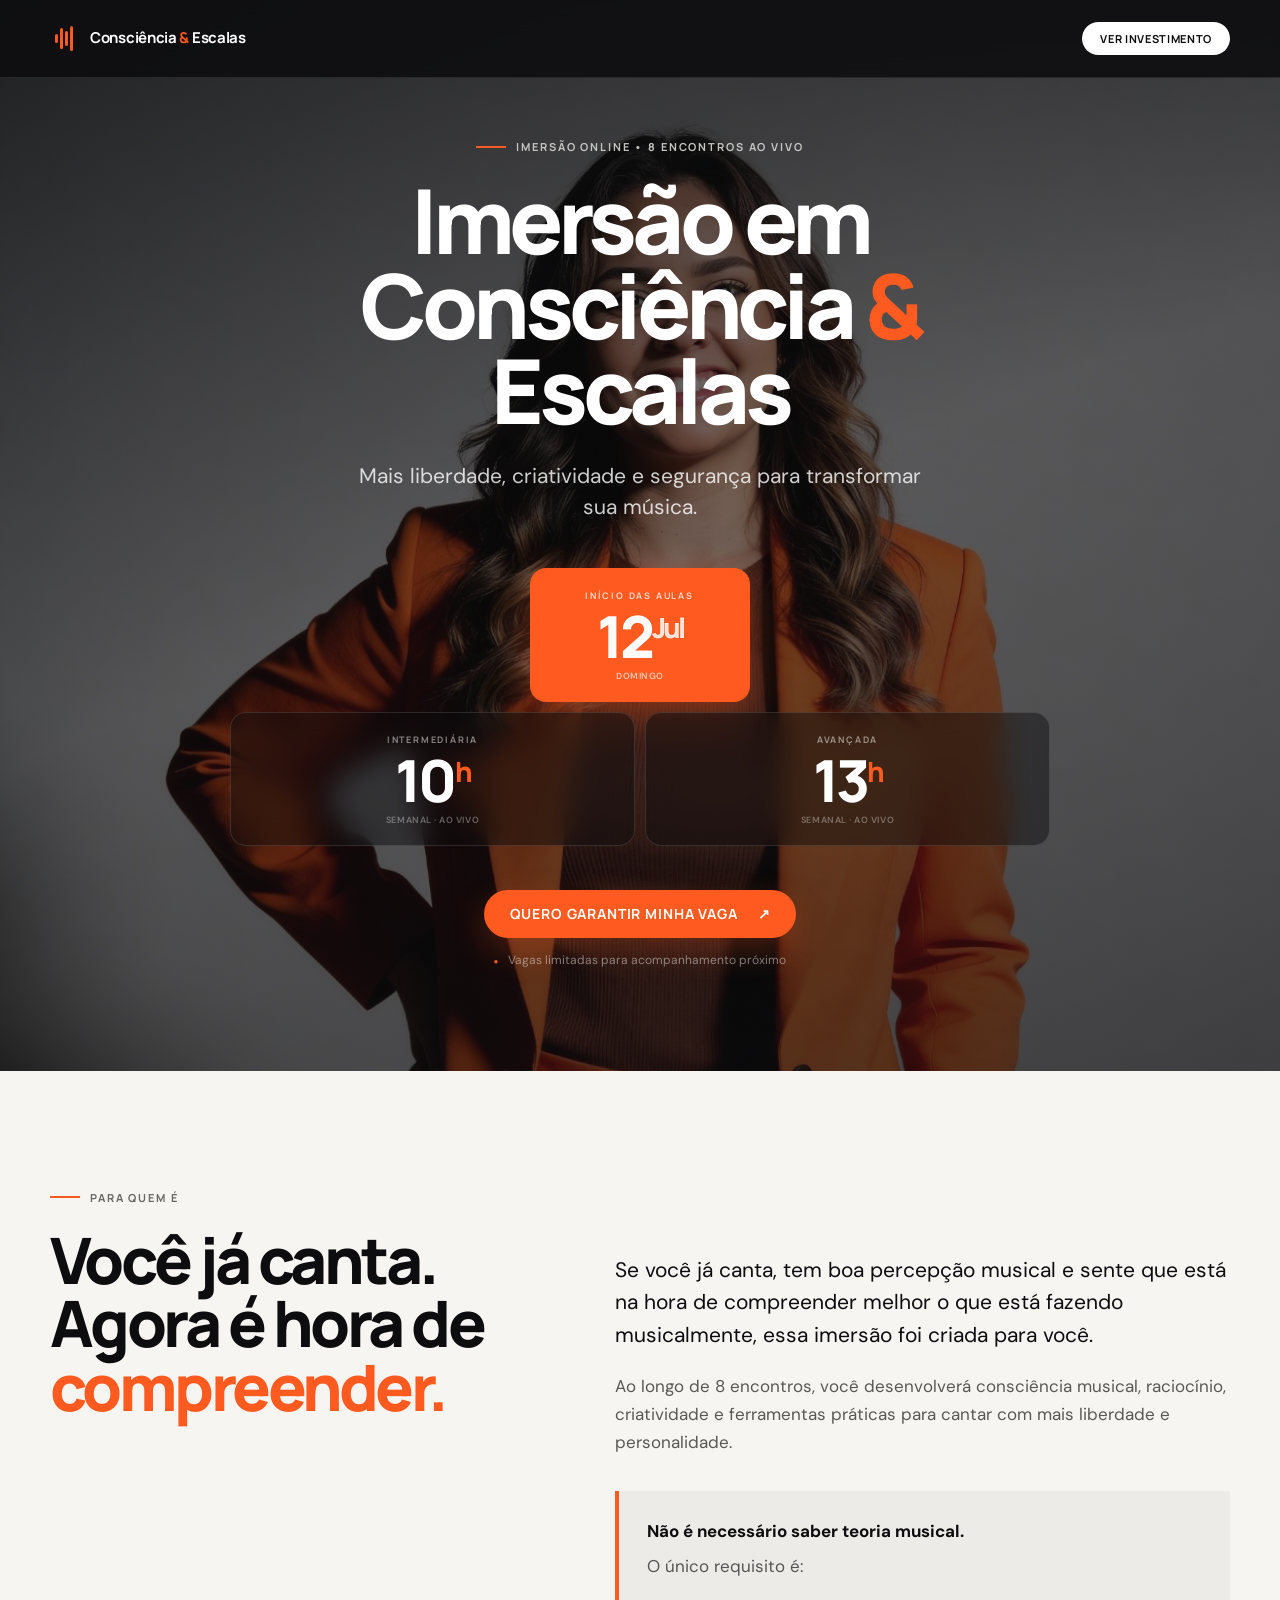
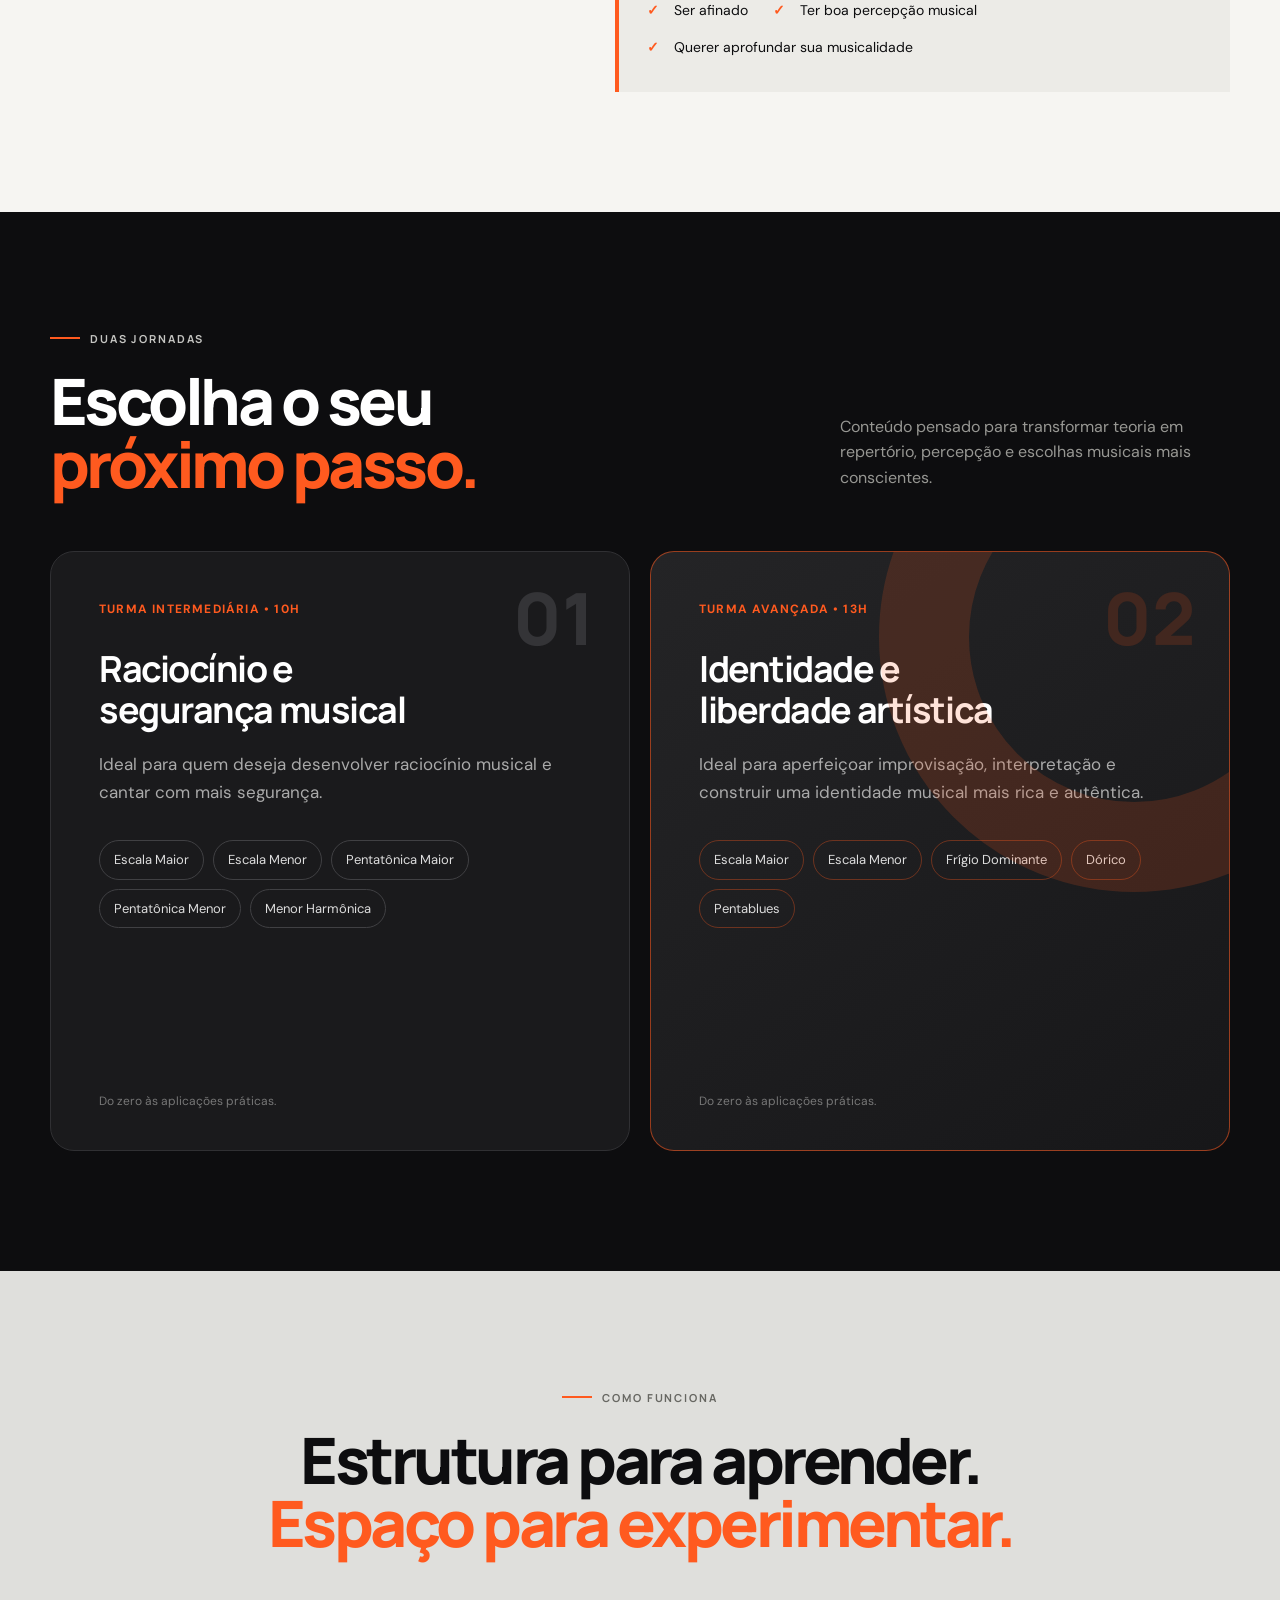
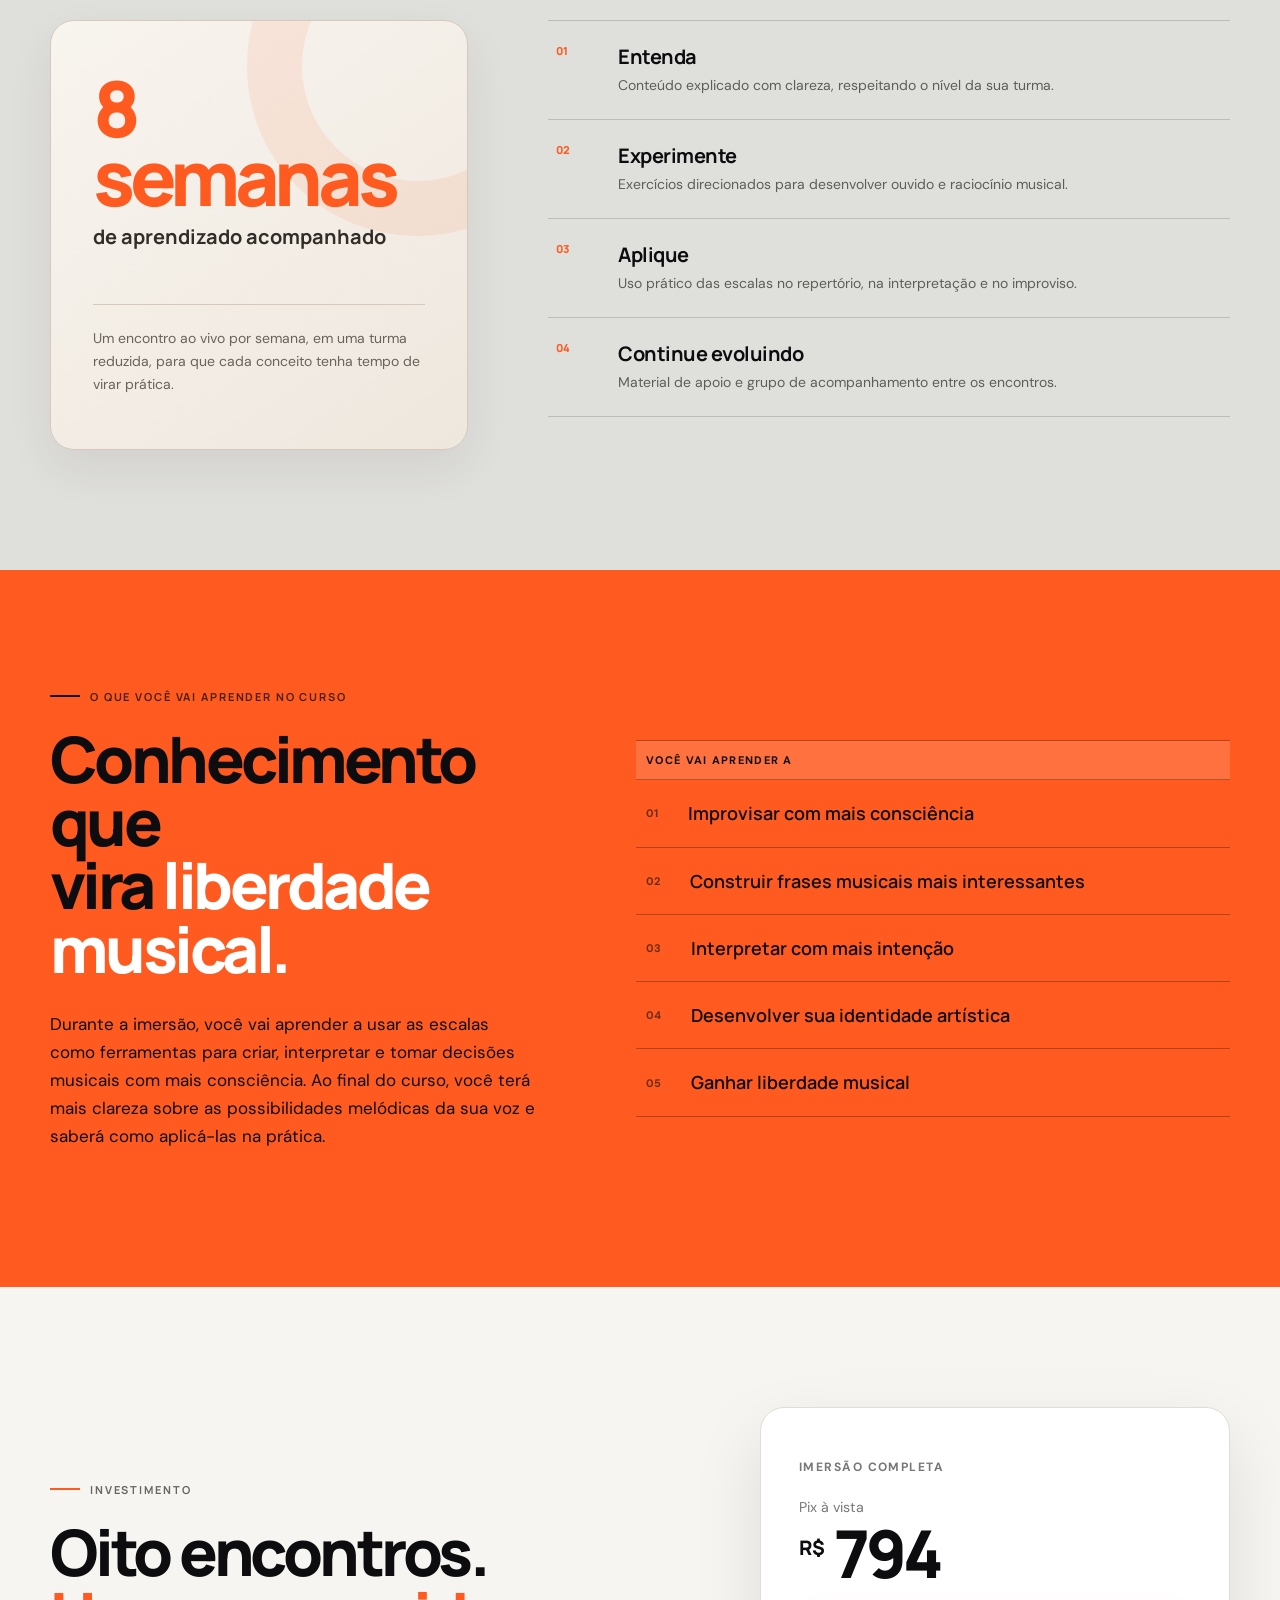
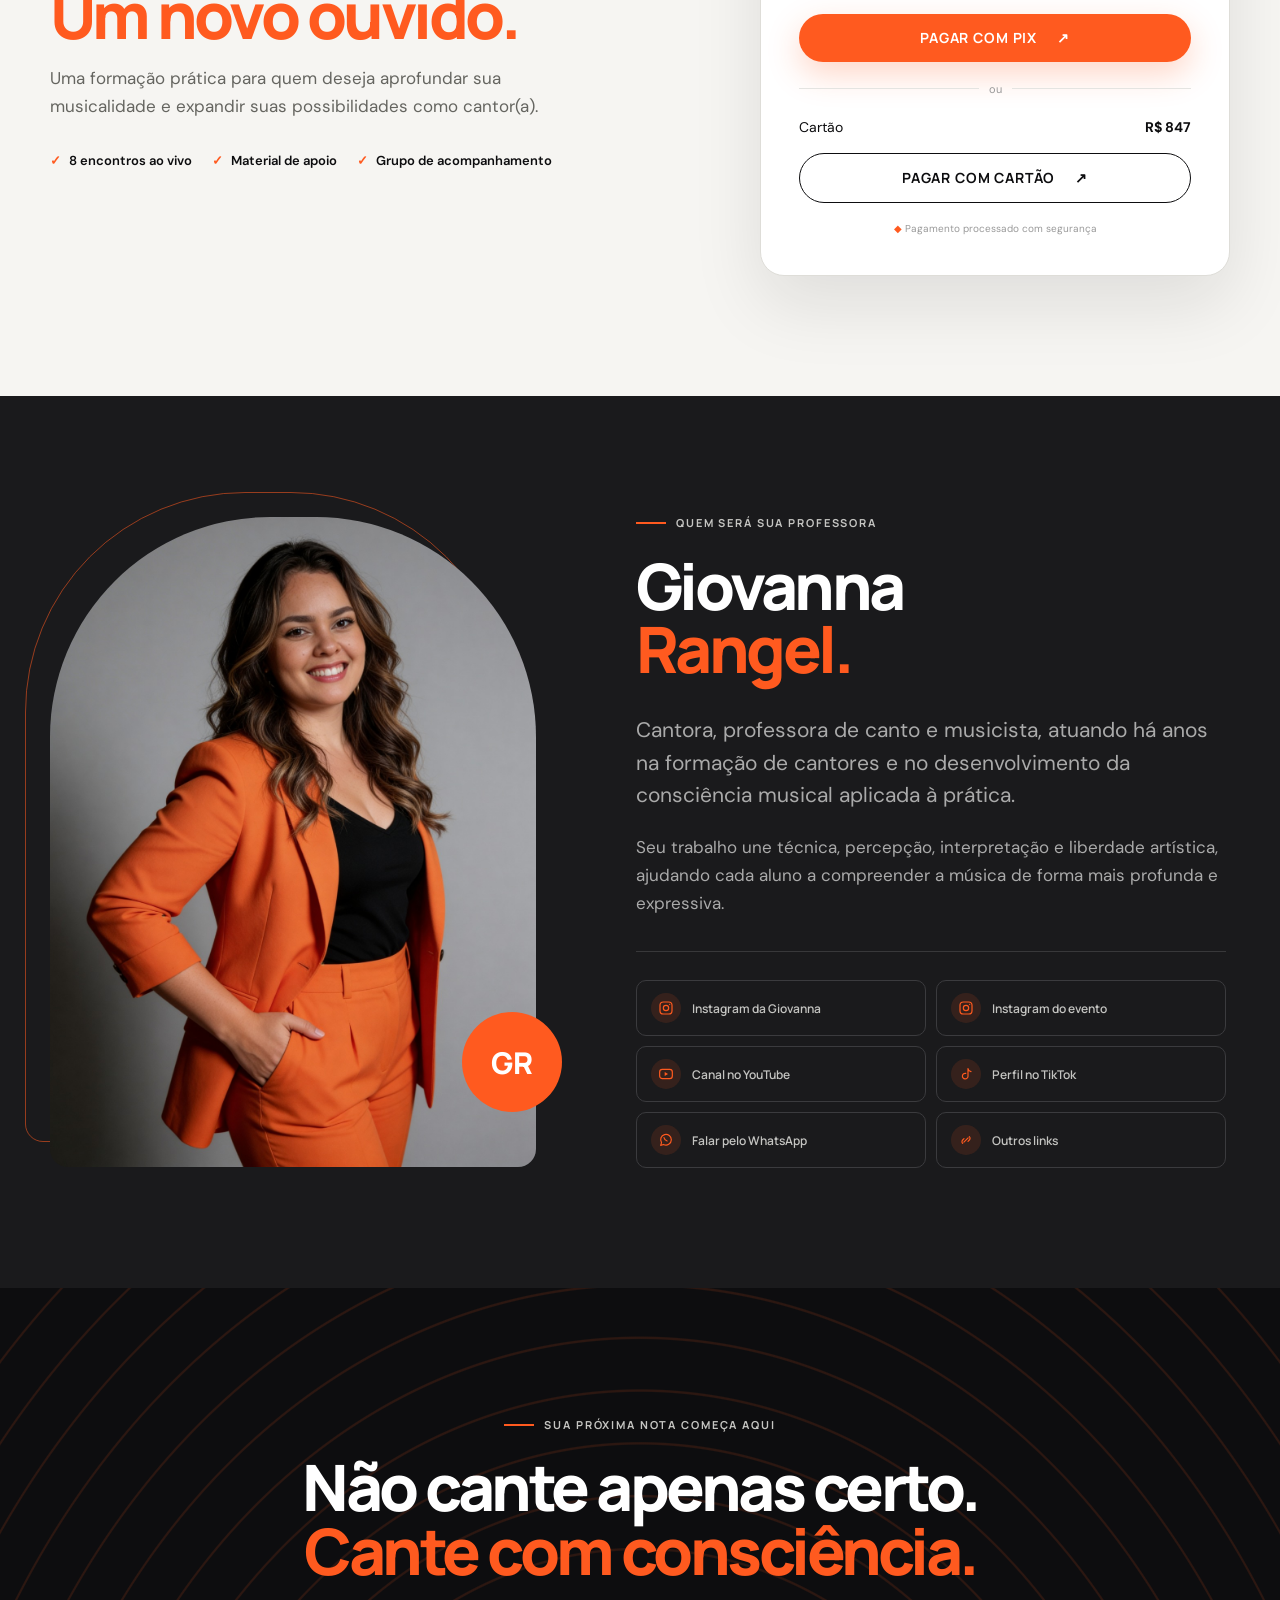
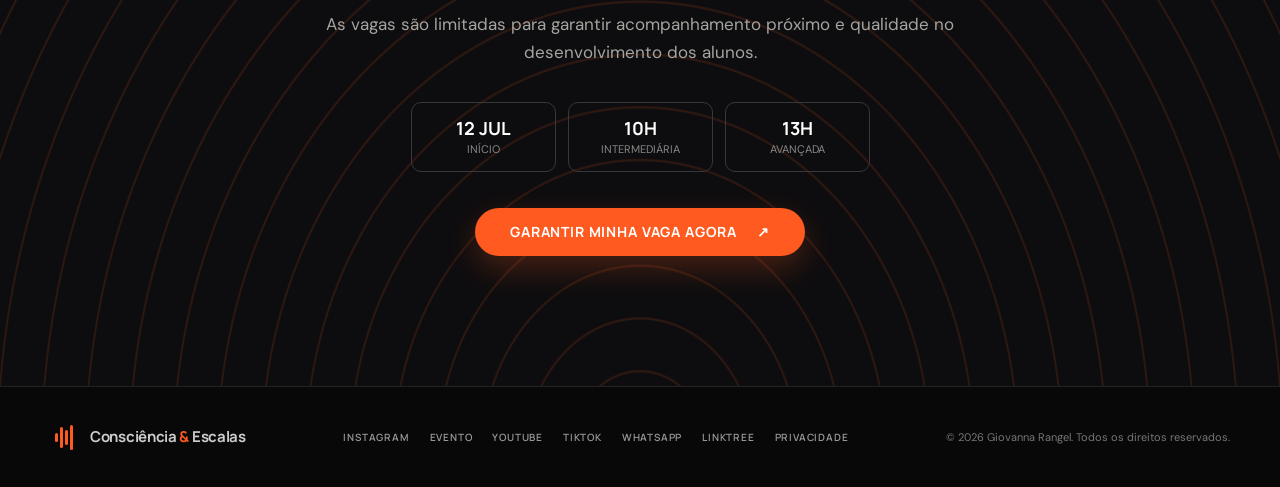
==== commit 4a1b9171: "SEO" ====
--- a/index.html
+++ b/index.html
@@ -5,11 +5,20 @@
   <meta name="viewport" content="width=device-width, initial-scale=1">
   <meta name="description" content="Imersão em Consciência e Escalas com Giovanna Rangel. Oito encontros ao vivo para cantar com mais liberdade, criatividade e segurança.">
   <meta name="theme-color" content="#0d0d0f">
+  <link rel="canonical" href="https://imersao.giovannarangel.com.br/">
   <meta property="og:title" content="Imersão em Consciência e Escalas">
   <meta property="og:description" content="Mais liberdade, criatividade e segurança para transformar sua música.">
   <meta property="og:type" content="website">
-  <meta property="og:image" content="conteudos/giovana-2.jpeg">
+  <meta property="og:url" content="https://imersao.giovannarangel.com.br/">
+  <meta property="og:image" content="https://imersao.giovannarangel.com.br/conteudos/giovana-2.jpeg">
+  <meta property="og:locale" content="pt_BR">
+  <meta name="twitter:card" content="summary_large_image">
+  <meta name="twitter:title" content="Imersao em Consciencia e Escalas | Giovanna Rangel">
+  <meta name="twitter:description" content="Oito encontros ao vivo para cantar com mais liberdade, criatividade e seguranca.">
+  <meta name="twitter:image" content="https://imersao.giovannarangel.com.br/conteudos/giovana-2.jpeg">
   <title>Imersão em Consciência e Escalas | Giovanna Rangel</title>
+  <link rel="icon" type="image/png" href="favicon.png">
+  <link rel="apple-touch-icon" href="favicon.png">
   <link rel="preconnect" href="https://fonts.googleapis.com">
   <link rel="preconnect" href="https://fonts.gstatic.com" crossorigin>
   <link href="https://fonts.googleapis.com/css2?family=DM+Sans:wght@400;500;600;700&family=Manrope:wght@500;600;700;800&display=swap" rel="stylesheet">
@@ -221,6 +230,7 @@
         <a href="https://www.tiktok.com/@giovannarangel0" target="_blank" rel="noopener noreferrer">TikTok</a>
         <a href="https://api.whatsapp.com/message/ILHWQOD2TIILP1?autoload=1&amp;app_absent=0" target="_blank" rel="noopener noreferrer">WhatsApp</a>
         <a href="https://linktr.ee/GIRANGELL?utm_source=ig&amp;utm_medium=social&amp;utm_content=link_in_bio&amp;fbclid=PAZXh0bgNhZW0CMTEAc3J0YwZhcHBfaWQPOTM2NjE5NzQzMzkyNDU5AAGnxS6M1Hp3oK-zhrd2c65LO7fMXpWbeX2JajN3pKgKwYspXzuJR80J9s-dvB8_aem_6oj9xHJlWIVPvnc3qcv1Og" target="_blank" rel="noopener noreferrer">Linktree</a>
+        <a href="politica-de-privacidade.html">Privacidade</a>
       </nav>
       <p>© <span id="year"></span> Giovanna Rangel. Todos os direitos reservados.</p>
     </div>
